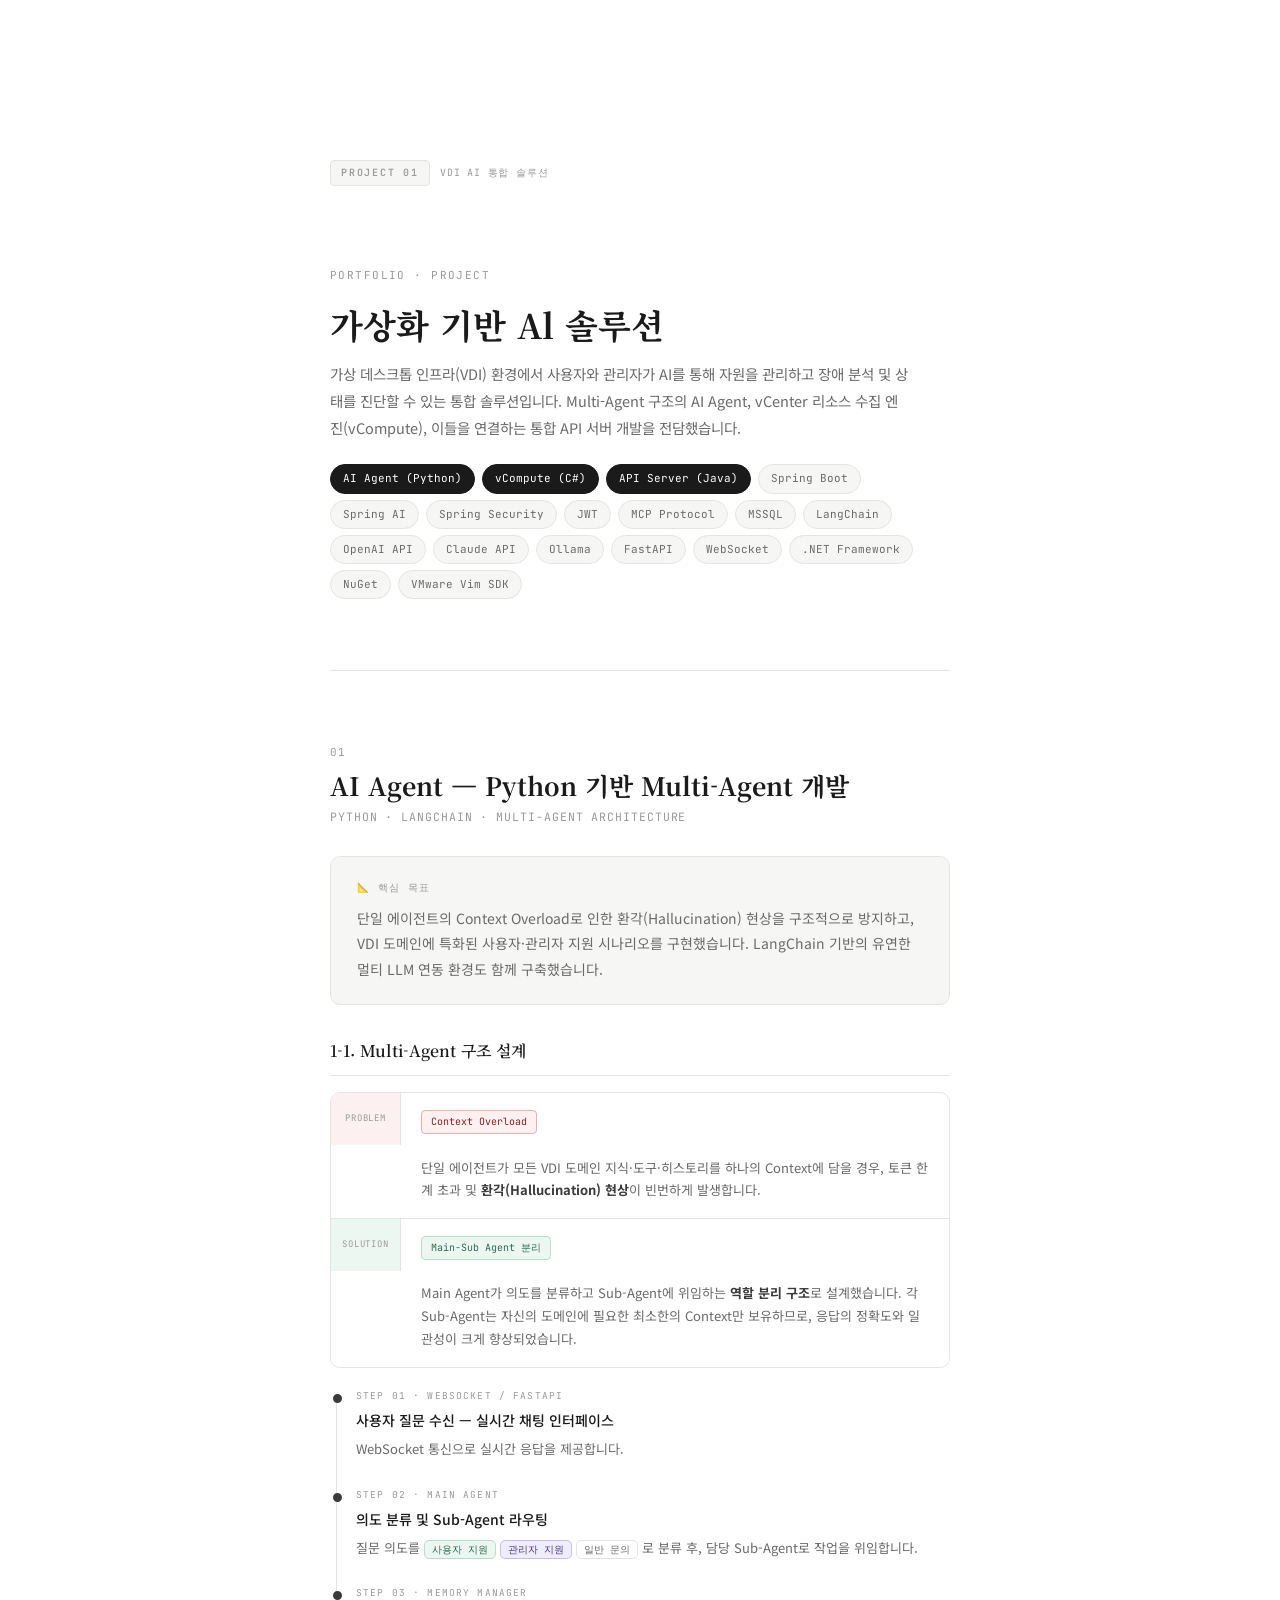
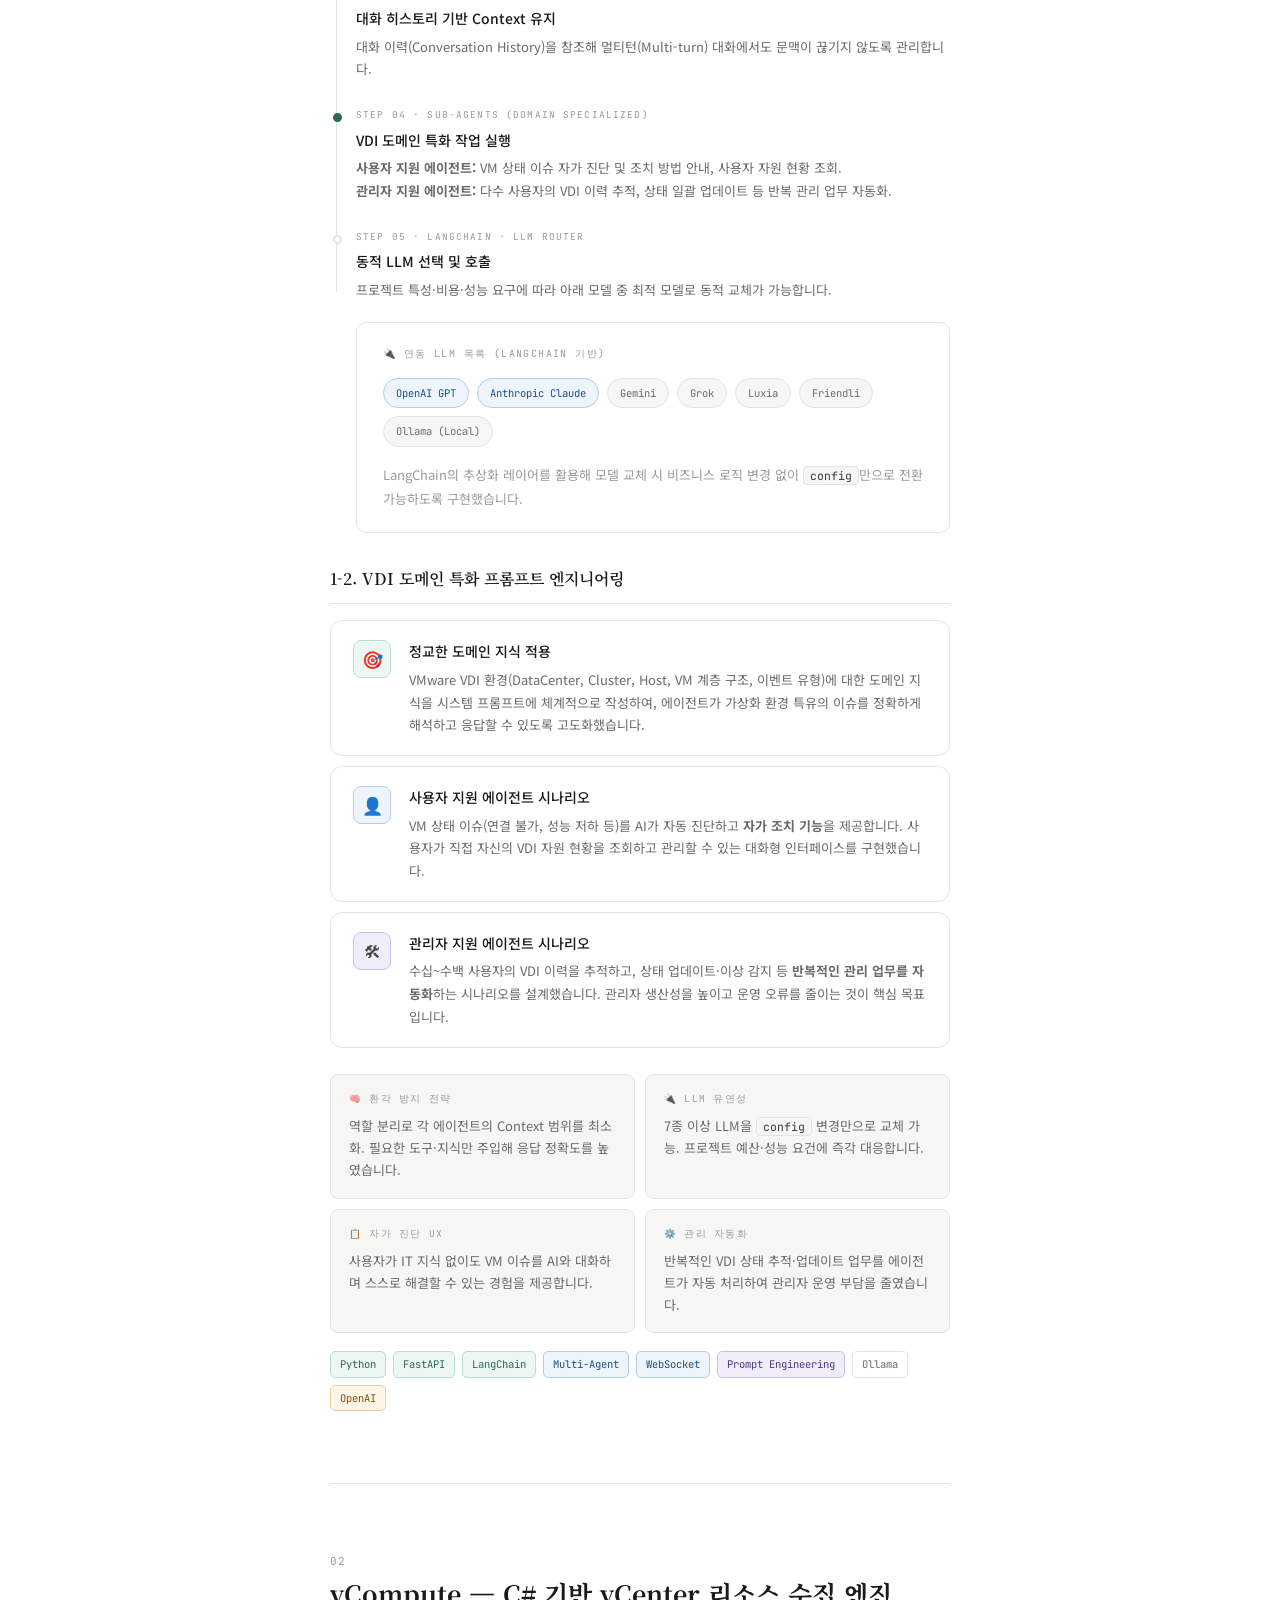
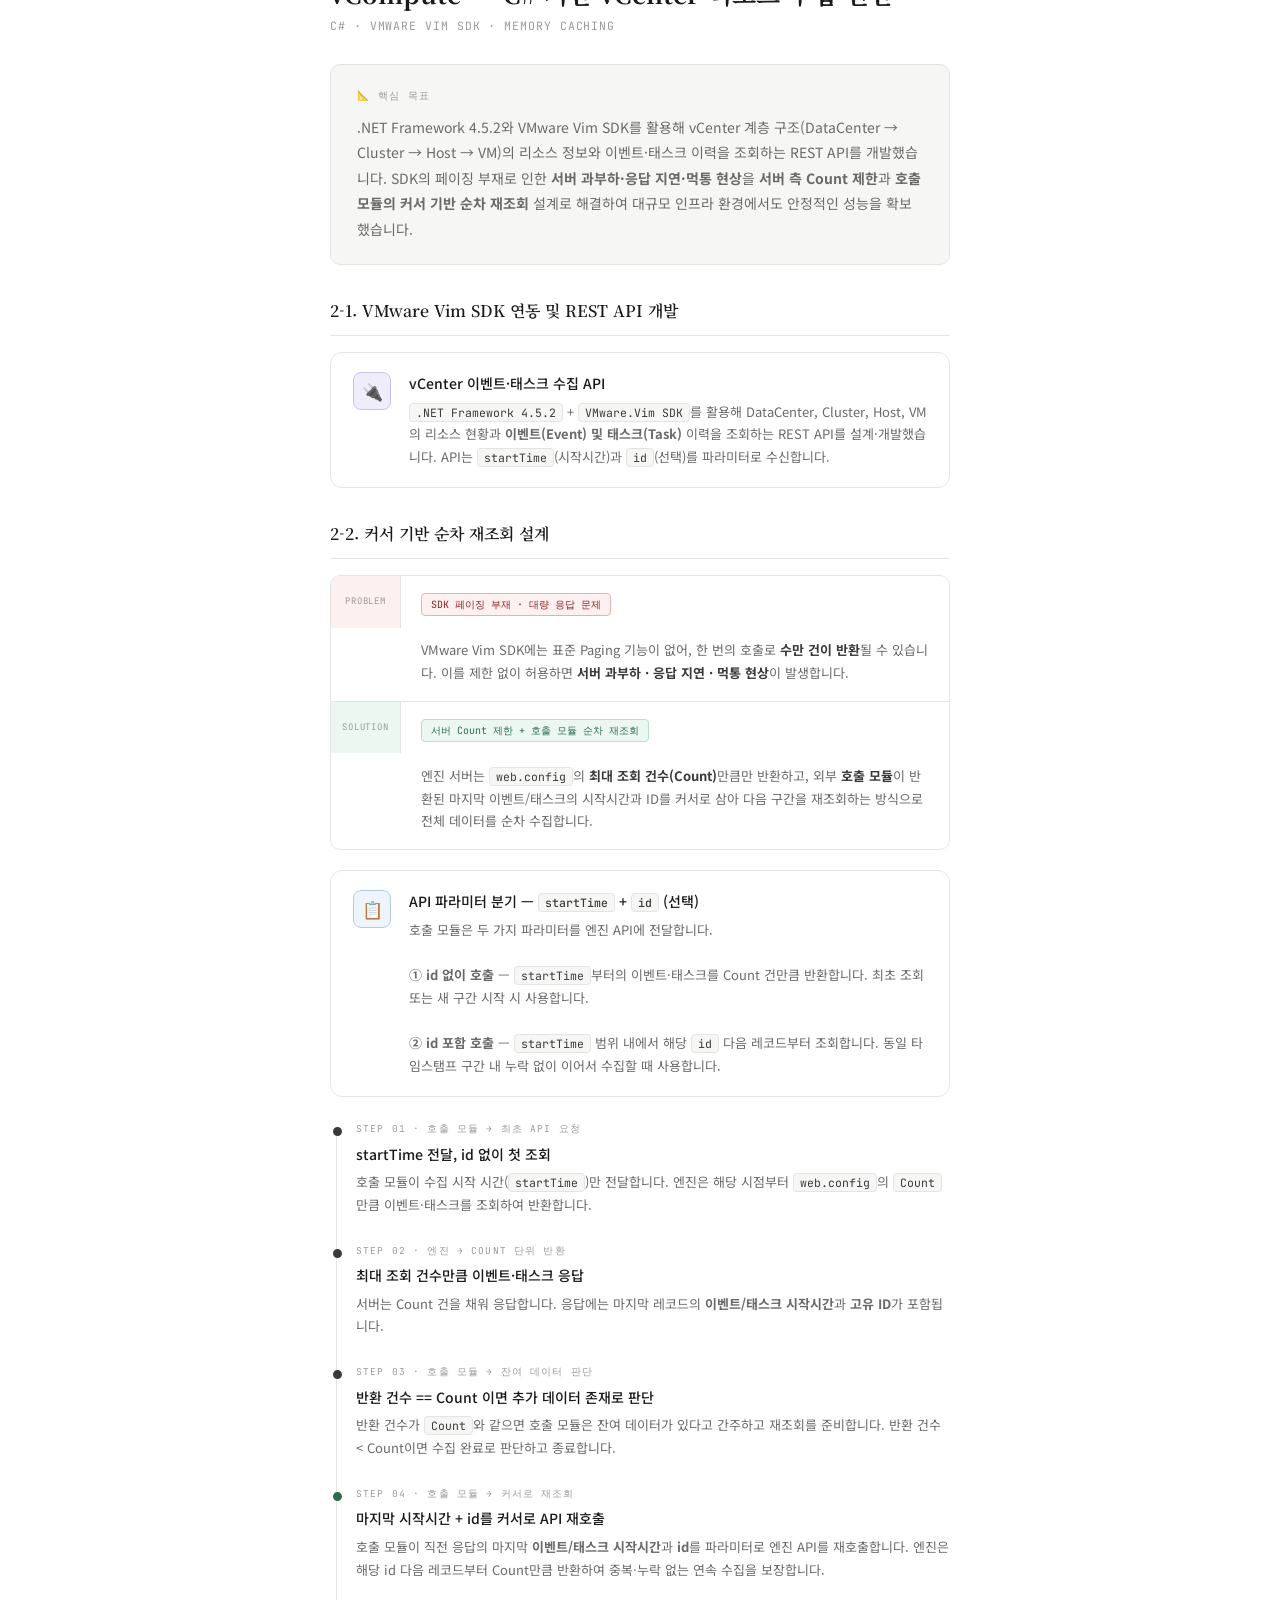
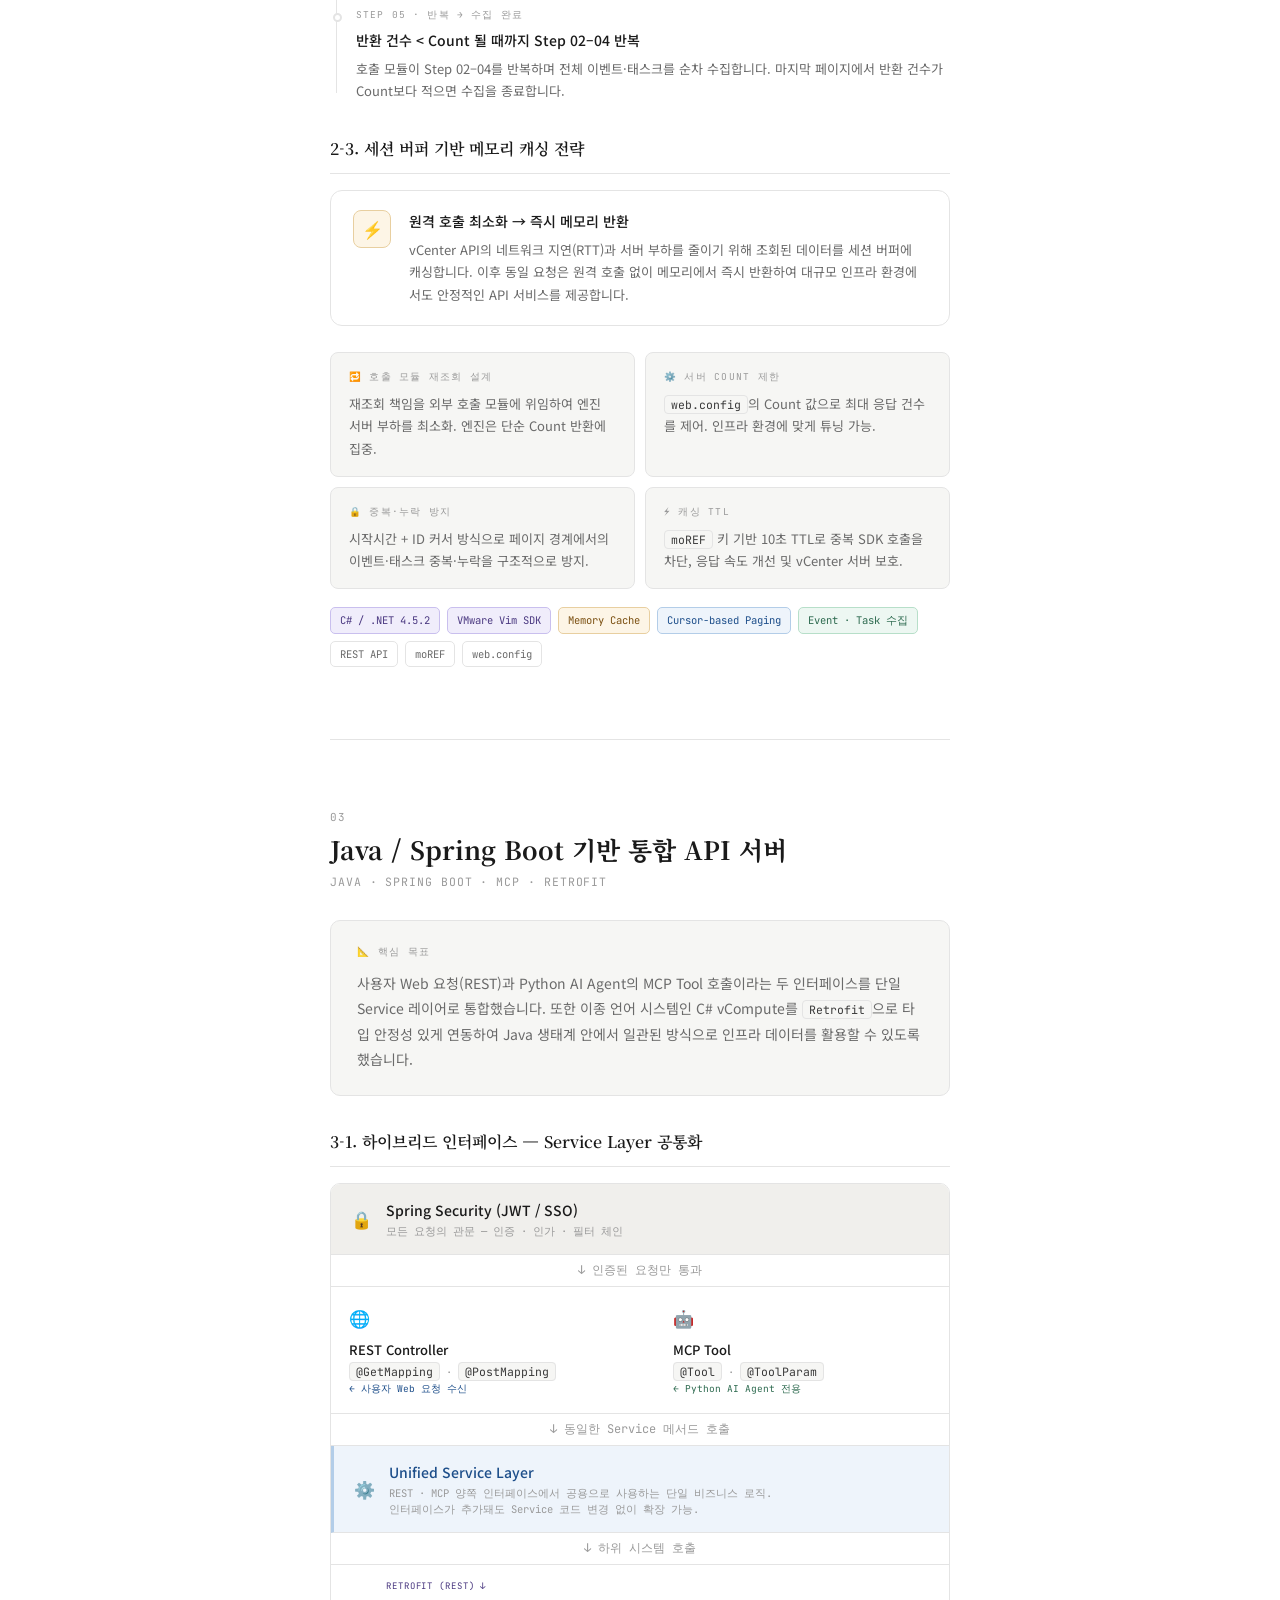
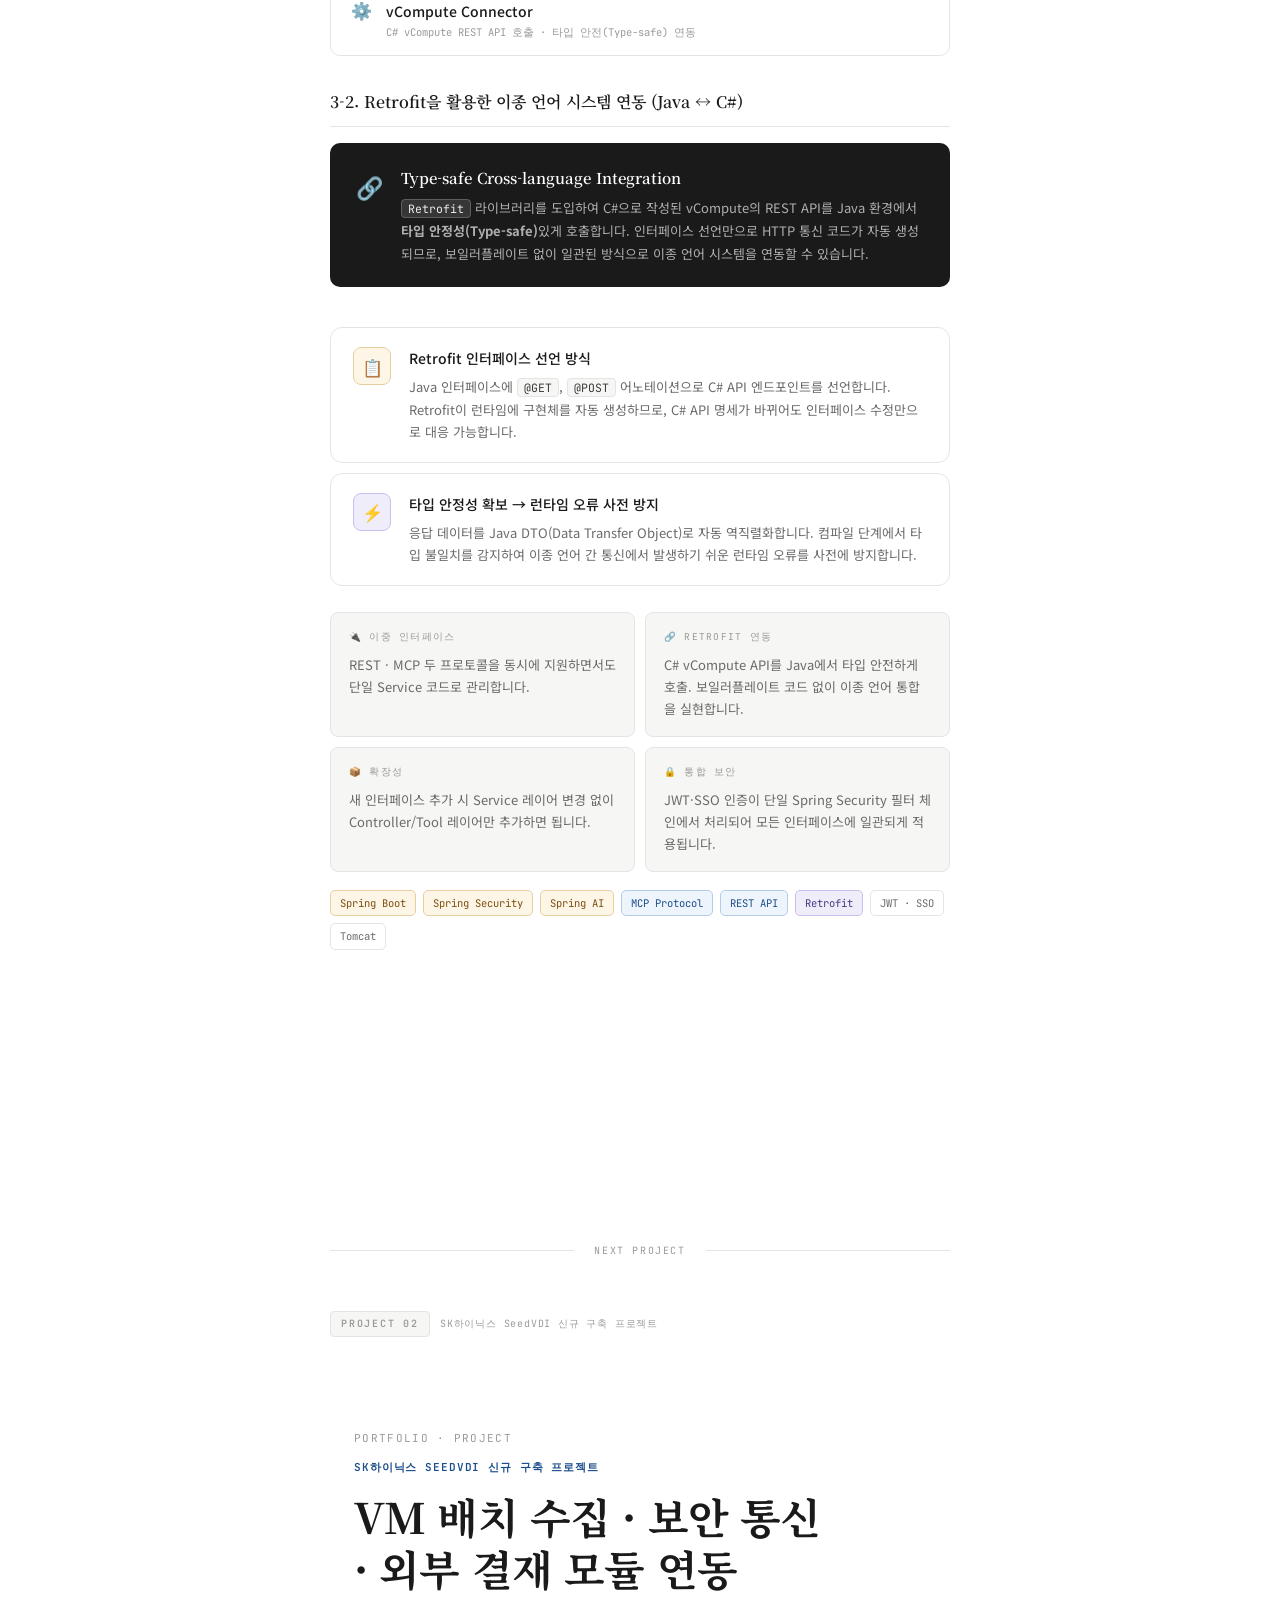
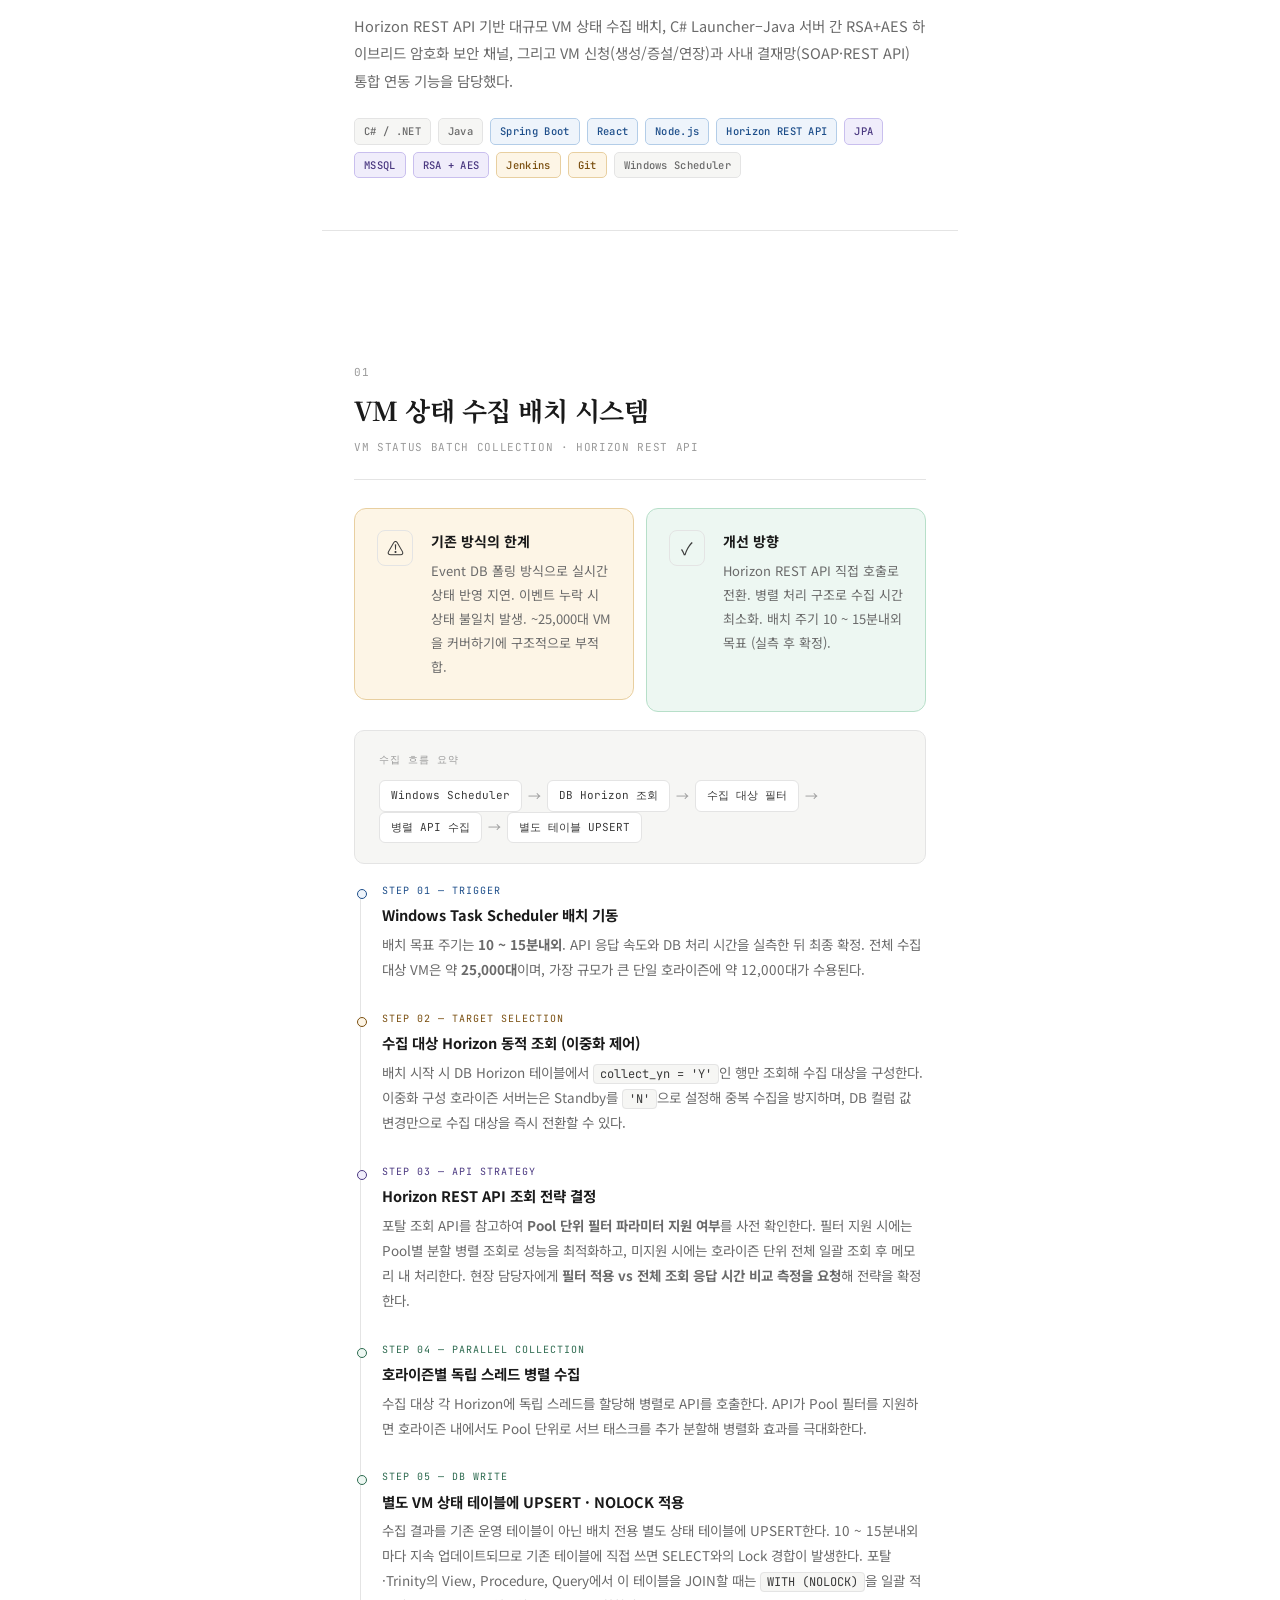
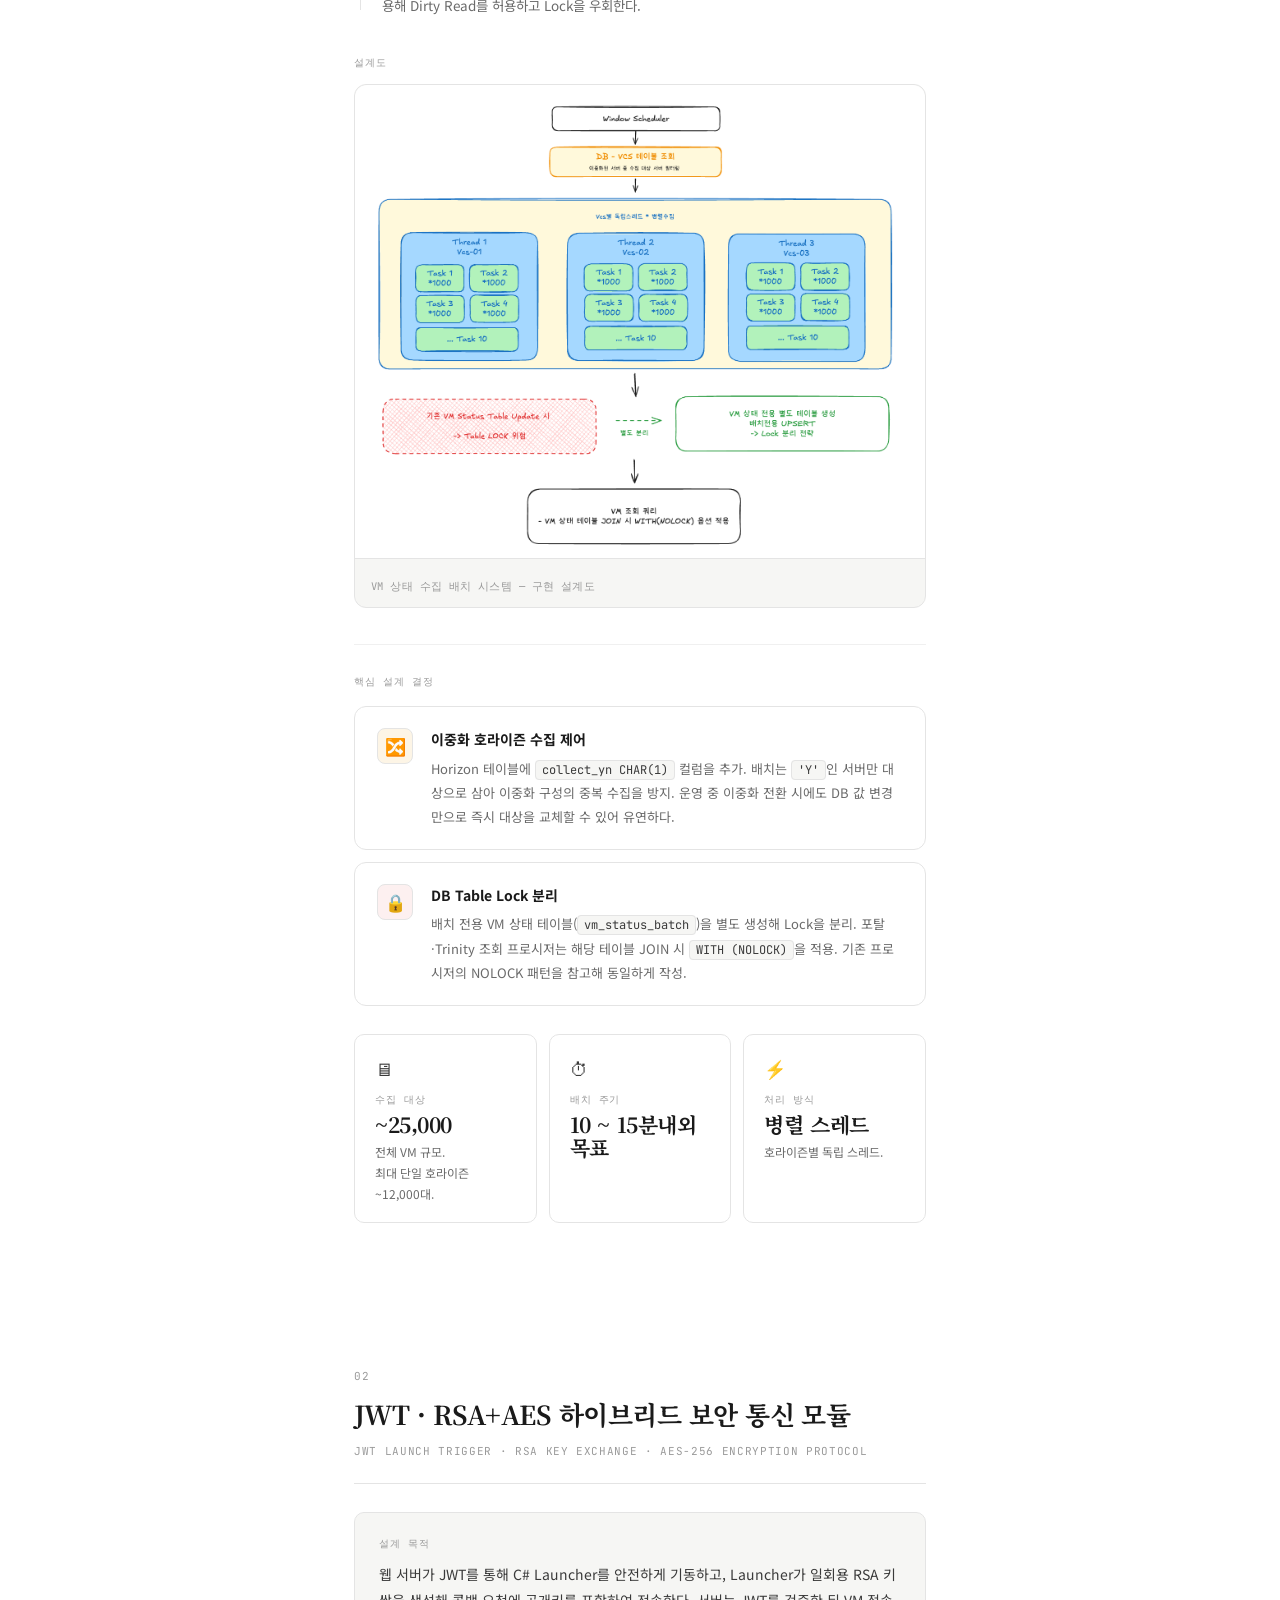
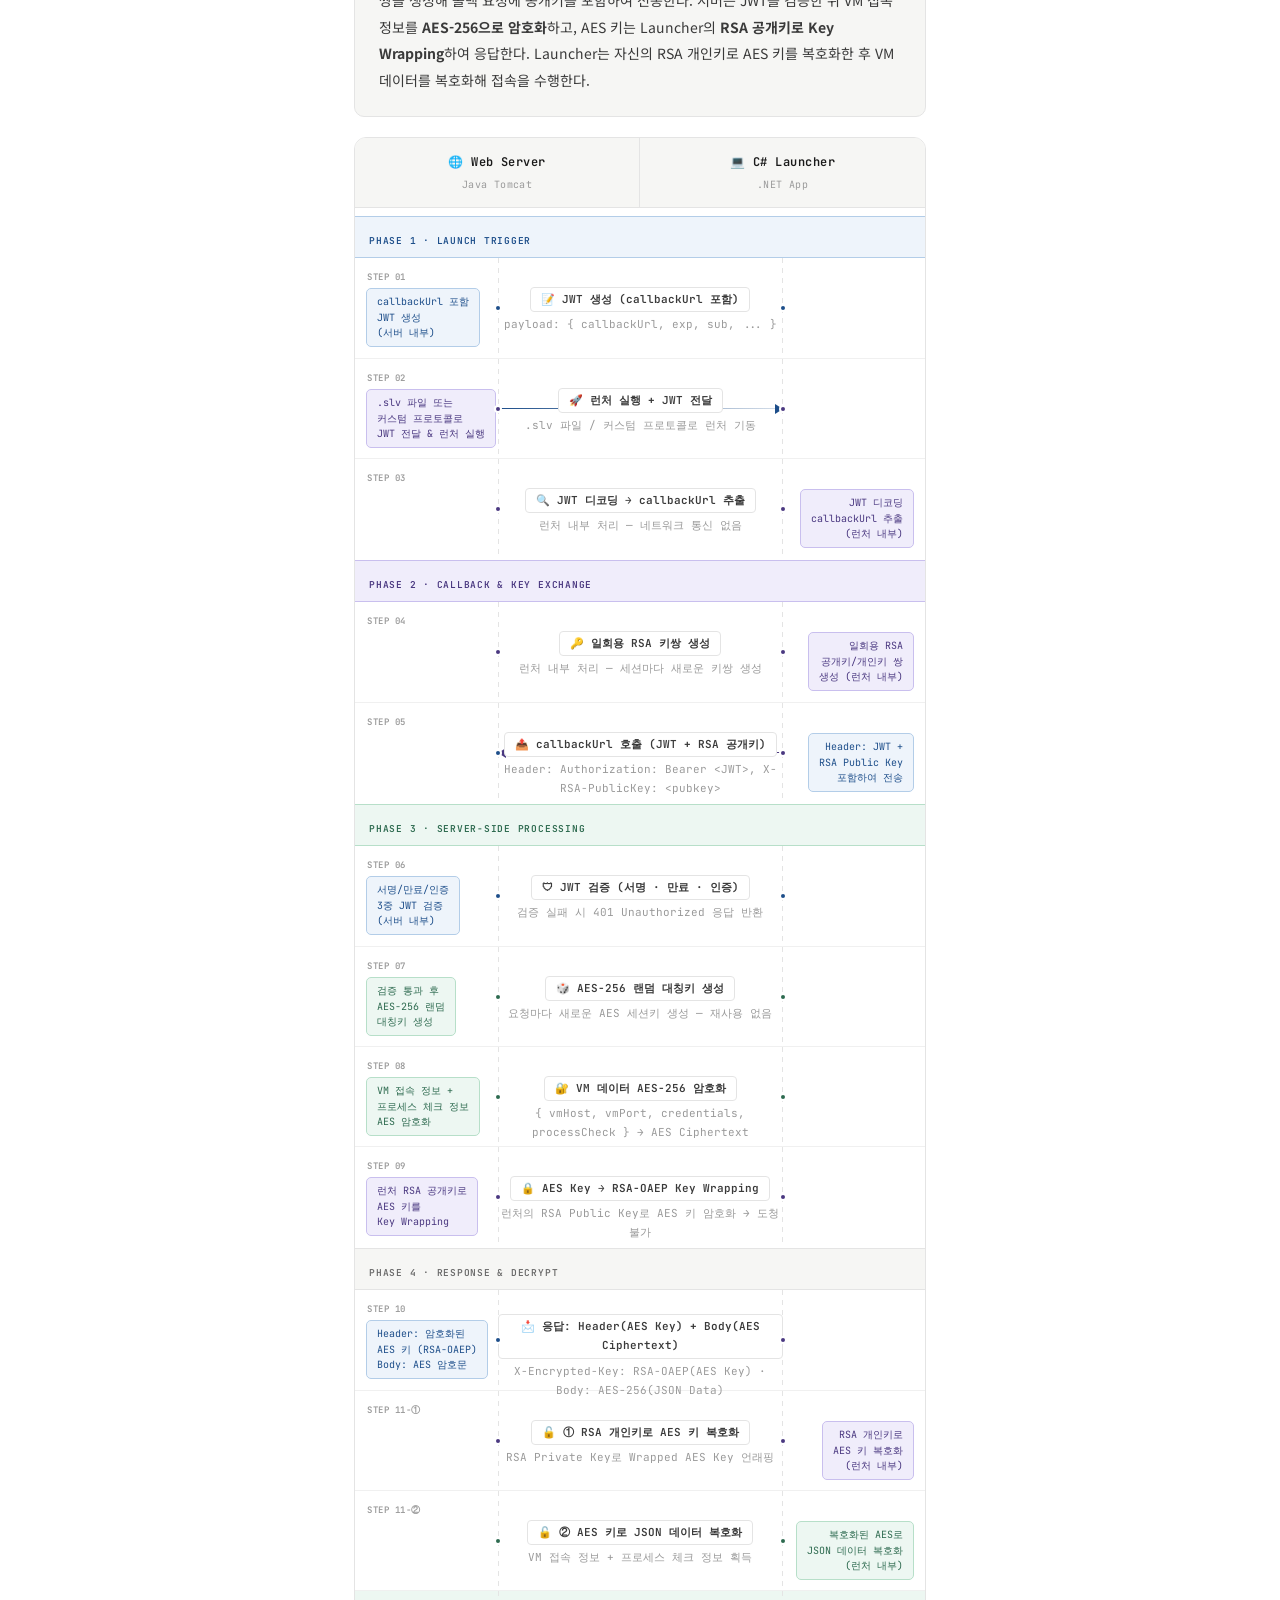
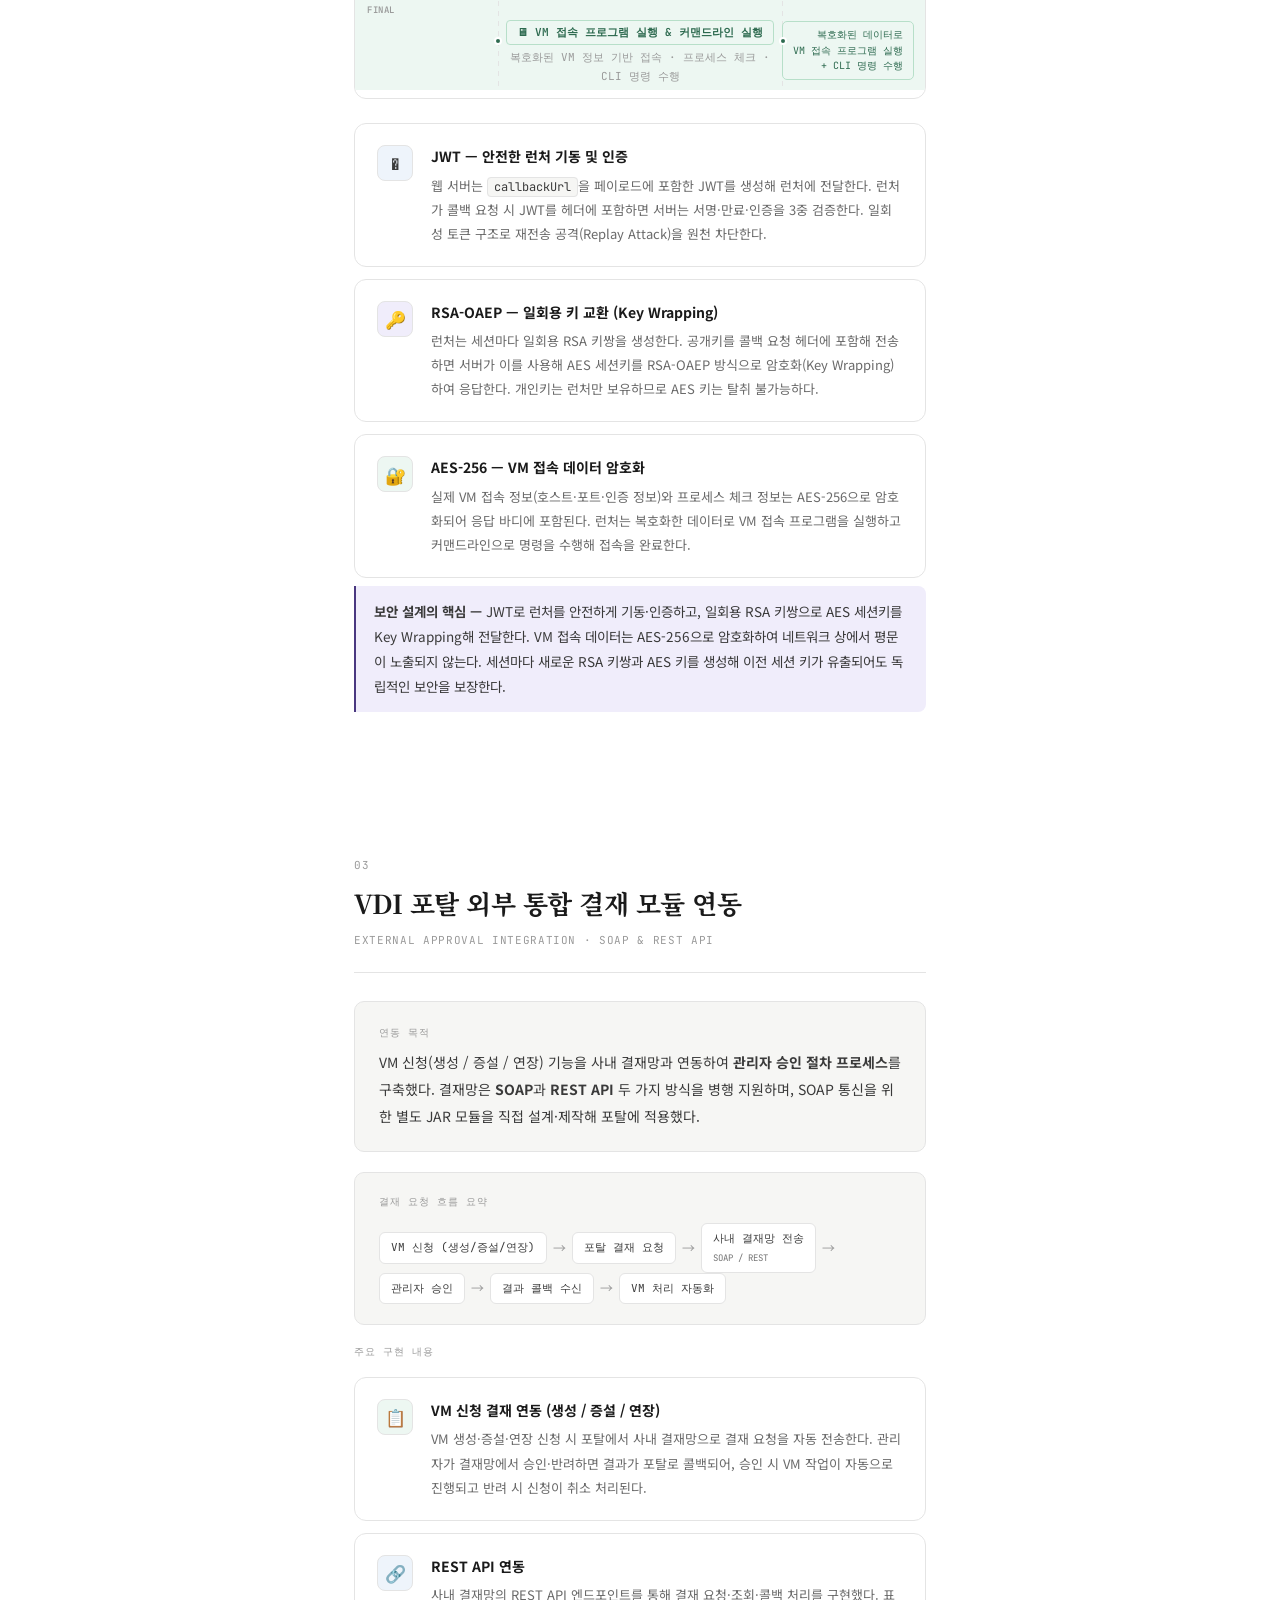
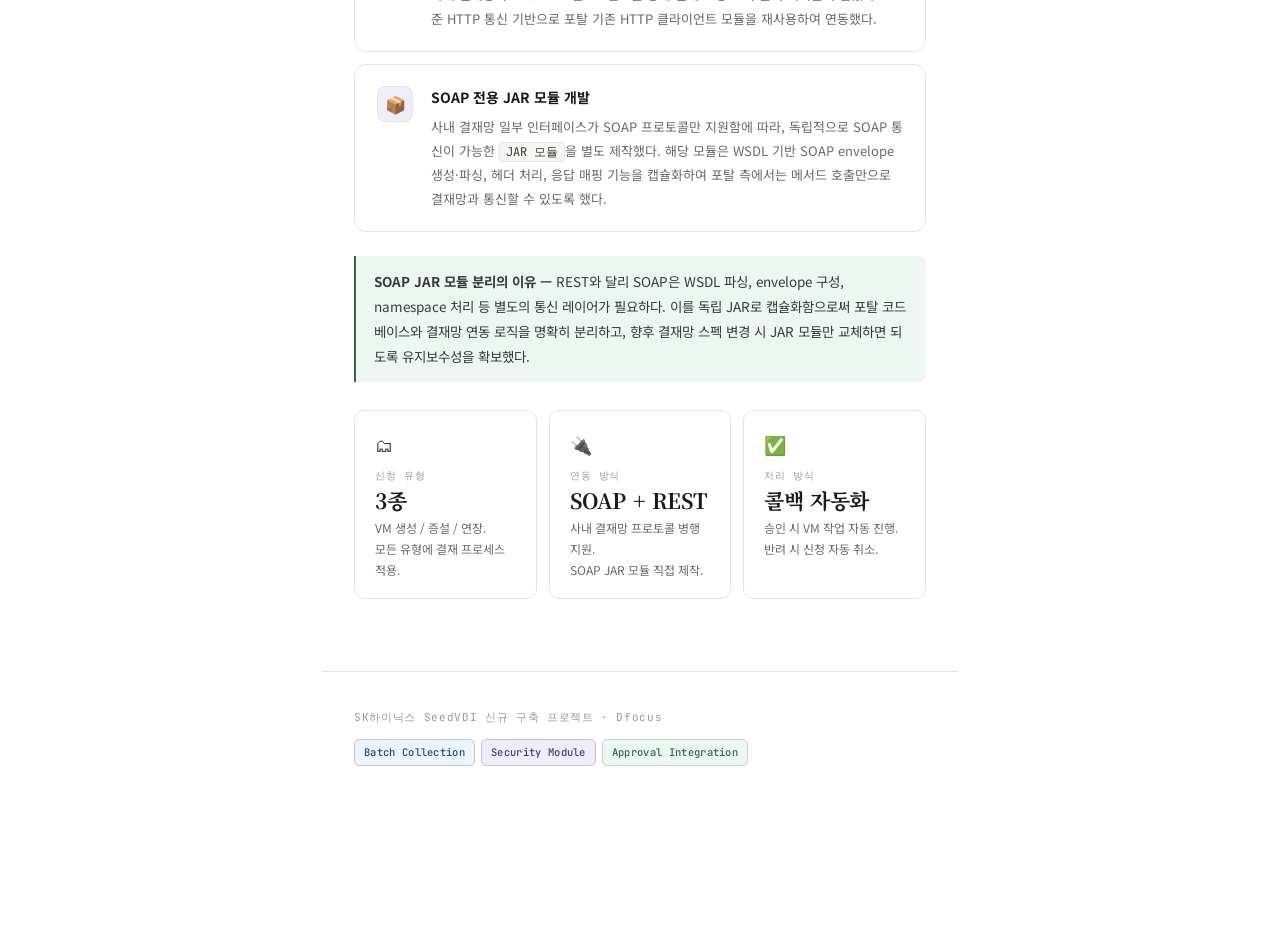
==== portfolio_combined.html @ 718e03c3 "feat: Add portfolio content and a code style guide." ====
<!DOCTYPE html>
<html lang="ko">

<head>
  <meta charset="UTF-8">
  <meta name="viewport" content="width=device-width, initial-scale=1.0">
  <title>통합 포트폴리오 — VDI AI 솔루션 · SeedVDI 신규 구축</title>
  <link rel="preconnect" href="https://fonts.googleapis.com">
  <link rel="preconnect" href="https://fonts.gstatic.com" crossorigin>
  <link
    href="https://fonts.googleapis.com/css2?family=Noto+Serif+KR:wght@300;400;500;600;700&family=Noto+Sans+KR:wght@300;400;500&family=JetBrains+Mono:wght@400;500;600&display=swap"
    rel="stylesheet">
  <style>
    :root {
      --ink: #0f0f0f;
      --ink-2: #2e2e2e;
      --ink-3: #5a5a5a;
      --ink-4: #9a9a9a;
      --rule: #e0e0e0;
      --surface: #f5f5f3;
      --surface-2: #eeede9;
      --white: #ffffff;

      --green: #2d6a4f;
      --green-bg: #edf5f0;
      --green-border: #b7d9c6;

      --blue: #1a4a7a;
      --blue-bg: #eef3f9;
      --blue-border: #b3ccdf;

      --violet: #4a2d7a;
      --violet-bg: #f2eef9;
      --violet-border: #ccb7df;

      --red: #7a1a2d;
      --red-bg: #f9eef0;
      --red-border: #dfb3bc;

      --amber: #7a5a1a;
      --amber-bg: #f9f5ee;
      --amber-border: #dfcfb3;
    }

    *,
    *::before,
    *::after {
      box-sizing: border-box;
      margin: 0;
      padding: 0;
    }

    html {
      font-size: 16px;
      scroll-behavior: smooth;
    }

    body {
      background: var(--white);
      color: var(--ink-2);
      font-family: 'Noto Sans KR', sans-serif;
      font-weight: 400;
      line-height: 1.75;
      -webkit-font-smoothing: antialiased;
    }

    .page {
      max-width: 780px;
      margin: 0 auto;
      padding: 80px 40px 120px;
    }

    /* ── ANIMATIONS ── */
    @keyframes fadeUp {
      from {
        opacity: 0;
        transform: translateY(18px);
      }

      to {
        opacity: 1;
        transform: translateY(0);
      }
    }

    .fade-up {
      opacity: 0;
    }

    /* ── HEADER ── */
    .site-header {
      border-bottom: 1px solid var(--rule);
      padding-bottom: 52px;
      margin-bottom: 72px;
      animation: fadeUp 0.5s ease 0.05s forwards;
      opacity: 0;
    }

    .eyebrow {
      font-family: 'JetBrains Mono', monospace;
      font-size: 11px;
      letter-spacing: 0.13em;
      text-transform: uppercase;
      color: var(--ink-4);
      margin-bottom: 18px;
    }

    .site-header h1 {
      font-family: 'Noto Serif KR', serif;
      font-size: clamp(24px, 4vw, 34px);
      font-weight: 700;
      color: var(--ink);
      line-height: 1.3;
      margin-bottom: 14px;
    }

    .site-header .subtitle {
      font-size: 14.5px;
      color: var(--ink-3);
      max-width: 580px;
      line-height: 1.85;
      margin-bottom: 20px;
    }

    .role-chip {
      display: inline-block;
      font-family: 'JetBrains Mono', monospace;
      font-size: 11px;
      padding: 4px 12px;
      border-radius: 20px;
      border: 1px solid var(--rule);
      background: var(--surface);
      color: var(--ink-3);
      margin: 3px 3px 3px 0;
    }

    .role-chip.primary {
      background: var(--ink);
      color: var(--white);
      border-color: var(--ink);
    }

    /* ── HR ── */
    hr.rule {
      border: none;
      border-top: 1px solid var(--rule);
      margin: 68px 0;
    }

    /* ── SECTION HEADER ── */
    .section {
      margin-bottom: 72px;
    }

    .section-number {
      font-family: 'JetBrains Mono', monospace;
      font-size: 11px;
      color: var(--ink-4);
      letter-spacing: 0.1em;
      margin-bottom: 6px;
    }

    .section-title {
      font-family: 'Noto Serif KR', serif;
      font-size: clamp(19px, 2.8vw, 25px);
      font-weight: 700;
      color: var(--ink);
      line-height: 1.35;
      margin-bottom: 5px;
    }

    .section-sub {
      font-family: 'JetBrains Mono', monospace;
      font-size: 11.5px;
      color: var(--ink-4);
      letter-spacing: 0.08em;
      margin-bottom: 28px;
    }

    /* ── PURPOSE BOX ── */
    .purpose-box {
      background: var(--surface);
      border: 1px solid var(--rule);
      border-radius: 10px;
      padding: 22px 26px;
      margin-bottom: 30px;
    }

    .purpose-box .box-eyebrow {
      font-family: 'JetBrains Mono', monospace;
      font-size: 10px;
      letter-spacing: 0.14em;
      text-transform: uppercase;
      color: var(--ink-4);
      margin-bottom: 10px;
    }

    .purpose-box p {
      font-size: 14px;
      color: var(--ink-3);
      line-height: 1.82;
    }

    /* ── ARCH DIAGRAM ── */
    .arch-wrap {
      border: 1px solid var(--rule);
      border-radius: 12px;
      overflow: hidden;
      margin-bottom: 28px;
    }

    .arch-top-bar {
      background: var(--surface-2);
      border-bottom: 1px solid var(--rule);
      padding: 10px 18px;
      font-family: 'JetBrains Mono', monospace;
      font-size: 10px;
      color: var(--ink-4);
      letter-spacing: 0.1em;
      text-transform: uppercase;
    }

    .arch-diagram {
      padding: 28px 24px 24px;
      background: var(--white);
      display: flex;
      flex-direction: column;
      align-items: center;
      gap: 0;
    }

    .arch-node {
      border: 1px solid var(--rule);
      border-radius: 9px;
      padding: 11px 20px;
      text-align: center;
      background: var(--white);
      min-width: 180px;
    }

    .arch-node .n-label {
      font-family: 'JetBrains Mono', monospace;
      font-size: 9.5px;
      text-transform: uppercase;
      letter-spacing: 0.1em;
      color: var(--ink-4);
      margin-bottom: 4px;
    }

    .arch-node .n-name {
      font-size: 13px;
      font-weight: 500;
      color: var(--ink-2);
    }

    .arch-node.blue {
      background: var(--blue-bg);
      border-color: var(--blue-border);
    }

    .arch-node.amber {
      background: var(--amber-bg);
      border-color: var(--amber-border);
    }

    .arch-node.green {
      background: var(--green-bg);
      border-color: var(--green-border);
    }

    .arch-node.violet {
      background: var(--violet-bg);
      border-color: var(--violet-border);
    }

    .arch-node.blue .n-name {
      color: var(--blue);
    }

    .arch-node.amber .n-name {
      color: var(--amber);
    }

    .arch-node.green .n-name {
      color: var(--green);
    }

    .arch-node.violet .n-name {
      color: var(--violet);
    }

    .arch-conn {
      display: flex;
      flex-direction: column;
      align-items: center;
      gap: 1px;
      margin: 4px 0;
    }

    .arch-conn .proto {
      font-family: 'JetBrains Mono', monospace;
      font-size: 9.5px;
      letter-spacing: 0.1em;
      text-transform: uppercase;
      color: var(--ink-4);
      background: var(--white);
      padding: 0 6px;
      position: relative;
      z-index: 1;
    }

    .arch-conn .arrow {
      font-size: 13px;
      color: var(--rule);
    }

    .arch-branch {
      display: flex;
      align-items: flex-start;
      justify-content: center;
      gap: 20px;
      width: 100%;
    }

    .arch-branch-item {
      display: flex;
      flex-direction: column;
      align-items: center;
      gap: 4px;
      flex: 1;
      max-width: 220px;
    }

    .proto-badge {
      font-family: 'JetBrains Mono', monospace;
      font-size: 9.5px;
      text-transform: uppercase;
      letter-spacing: 0.1em;
      padding: 3px 9px;
      border-radius: 4px;
      border: 1px solid;
    }

    .proto-badge.green {
      color: var(--green);
      border-color: var(--green-border);
      background: var(--green-bg);
    }

    .proto-badge.violet {
      color: var(--violet);
      border-color: var(--violet-border);
      background: var(--violet-bg);
    }

    .arch-branch-divider {
      width: 1px;
      background: var(--rule);
      height: 80px;
      align-self: center;
    }

    .arch-note {
      border-top: 1px solid var(--rule);
      padding: 16px 24px;
      background: var(--surface);
      font-size: 13px;
      color: var(--ink-3);
      line-height: 1.75;
    }

    /* ── TIMELINE ── */
    .timeline {
      position: relative;
      padding-left: 26px;
    }

    .timeline::before {
      content: '';
      position: absolute;
      left: 6px;
      top: 10px;
      bottom: 10px;
      width: 1px;
      background: var(--rule);
    }

    .tl-item {
      position: relative;
      margin-bottom: 26px;
    }

    .tl-item:last-child {
      margin-bottom: 0;
    }

    .tl-dot {
      position: absolute;
      left: -23px;
      top: 6px;
      width: 9px;
      height: 9px;
      border-radius: 50%;
      border: 2px solid var(--rule);
      background: var(--white);
    }

    .tl-item.active .tl-dot {
      border-color: var(--ink-2);
      background: var(--ink-2);
    }

    .tl-item.accent .tl-dot {
      border-color: var(--green);
      background: var(--green);
    }

    .phase {
      font-family: 'JetBrains Mono', monospace;
      font-size: 9.5px;
      text-transform: uppercase;
      letter-spacing: 0.12em;
      color: var(--ink-4);
      margin-bottom: 4px;
    }

    .tl-title {
      font-weight: 500;
      color: var(--ink);
      font-size: 14px;
      margin-bottom: 5px;
    }

    .tl-desc {
      font-size: 13px;
      color: var(--ink-3);
      line-height: 1.75;
    }

    /* ── CARDS ── */
    .card {
      border: 1px solid var(--rule);
      border-radius: 12px;
      padding: 18px 22px;
      display: flex;
      gap: 18px;
      align-items: flex-start;
      margin-bottom: 10px;
      transition: border-color 0.2s;
    }

    .card:hover {
      border-color: var(--ink-4);
    }

    .card-icon {
      width: 38px;
      height: 38px;
      border-radius: 8px;
      background: var(--surface);
      border: 1px solid var(--rule);
      display: flex;
      align-items: center;
      justify-content: center;
      font-size: 17px;
      flex-shrink: 0;
      margin-top: 1px;
    }

    .card-icon.blue {
      background: var(--blue-bg);
      border-color: var(--blue-border);
    }

    .card-icon.green {
      background: var(--green-bg);
      border-color: var(--green-border);
    }

    .card-icon.violet {
      background: var(--violet-bg);
      border-color: var(--violet-border);
    }

    .card-icon.amber {
      background: var(--amber-bg);
      border-color: var(--amber-border);
    }

    .card-title {
      font-weight: 500;
      color: var(--ink);
      font-size: 14px;
      margin-bottom: 5px;
    }

    .card-desc {
      font-size: 13px;
      color: var(--ink-3);
      line-height: 1.75;
    }

    /* ── KP GRID ── */
    .kp-grid {
      display: grid;
      grid-template-columns: 1fr 1fr;
      gap: 10px;
      margin-top: 26px;
    }

    @media (max-width: 520px) {
      .kp-grid {
        grid-template-columns: 1fr;
      }
    }

    .kp-box {
      background: var(--surface);
      border: 1px solid var(--rule);
      border-radius: 8px;
      padding: 16px 18px;
    }

    .kp-label {
      font-family: 'JetBrains Mono', monospace;
      font-size: 9.5px;
      text-transform: uppercase;
      letter-spacing: 0.13em;
      color: var(--ink-4);
      margin-bottom: 8px;
      display: flex;
      align-items: center;
      gap: 5px;
    }

    .kp-box p {
      font-size: 13px;
      color: var(--ink-3);
      line-height: 1.7;
    }

    /* ── TAGS ── */
    .tag-row {
      display: flex;
      flex-wrap: wrap;
      gap: 7px;
      margin-top: 18px;
    }

    .tag {
      font-family: 'JetBrains Mono', monospace;
      font-size: 10.5px;
      padding: 3px 9px;
      border-radius: 5px;
      border: 1px solid var(--rule);
      color: var(--ink-3);
      background: var(--white);
    }

    .tag.green {
      border-color: var(--green-border);
      color: var(--green);
      background: var(--green-bg);
    }

    .tag.blue {
      border-color: var(--blue-border);
      color: var(--blue);
      background: var(--blue-bg);
    }

    .tag.violet {
      border-color: var(--violet-border);
      color: var(--violet);
      background: var(--violet-bg);
    }

    .tag.amber {
      border-color: var(--amber-border);
      color: var(--amber);
      background: var(--amber-bg);
    }

    /* ── INLINE CODE ── */
    code {
      font-family: 'JetBrains Mono', monospace;
      font-size: 11.5px;
      background: var(--surface);
      border: 1px solid var(--rule);
      border-radius: 4px;
      padding: 1px 6px;
      color: var(--ink-2);
    }

    /* ── BADGE ── */
    .badge {
      display: inline-flex;
      align-items: center;
      gap: 5px;
      font-family: 'JetBrains Mono', monospace;
      font-size: 10px;
      border-radius: 4px;
      padding: 2px 9px;
      border: 1px solid var(--red-border);
      background: var(--red-bg);
      color: var(--red);
    }

    .badge.solved {
      border-color: var(--green-border);
      background: var(--green-bg);
      color: var(--green);
    }

    /* ── PROBLEM-SOLUTION BOX ── */
    .ps-box {
      border: 1px solid var(--rule);
      border-radius: 10px;
      overflow: hidden;
      margin-bottom: 20px;
    }

    .ps-row {
      display: flex;
      align-items: flex-start;
      gap: 0;
    }

    .ps-side {
      width: 70px;
      flex-shrink: 0;
      display: flex;
      flex-direction: column;
      align-items: center;
      justify-content: flex-start;
      padding: 18px 10px;
      border-right: 1px solid var(--rule);
    }

    .ps-side-label {
      font-family: 'JetBrains Mono', monospace;
      font-size: 9px;
      text-transform: uppercase;
      letter-spacing: 0.1em;
      color: var(--ink-4);

    }

    .ps-content {
      padding: 16px 20px;
      font-size: 13px;
      color: var(--ink-3);
      line-height: 1.75;
      flex: 1;
    }

    .ps-content strong {
      color: var(--ink-2);
    }

    .ps-divider {
      border: none;
      border-top: 1px solid var(--rule);
      margin: 0;
    }

    .ps-row.problem .ps-side {
      background: var(--red-bg);
    }

    .ps-row.solution .ps-side {
      background: var(--green-bg);
    }

    /* ── ARCH LAYER (Java) ── */
    .layer-stack {
      border: 1px solid var(--rule);
      border-radius: 10px;
      overflow: hidden;
      margin-bottom: 24px;
    }

    .layer-row {
      padding: 14px 20px;
      display: flex;
      align-items: center;
      gap: 14px;
      border-bottom: 1px solid var(--rule);
    }

    .layer-row:last-child {
      border-bottom: none;
    }

    .layer-row.security {
      background: var(--surface-2);
    }

    .layer-row.iface {
      background: var(--white);
    }

    .layer-row.service {
      background: var(--blue-bg);
      border-left: 3px solid var(--blue-border);
    }

    .layer-row.client-split {
      background: var(--white);
      padding: 0;
      display: grid;
      grid-template-columns: 1fr 1px 1fr;
    }

    .split-cell {
      padding: 14px 18px;
    }

    .split-divider {
      background: var(--rule);
    }

    .layer-icon {
      font-size: 17px;
      flex-shrink: 0;
    }

    .layer-name {
      font-weight: 500;
      font-size: 14px;
      color: var(--ink);
      margin-bottom: 2px;
    }

    .layer-detail {
      font-family: 'JetBrains Mono', monospace;
      font-size: 10.5px;
      color: var(--ink-4);
      line-height: 1.5;
    }

    .layer-arrow {
      text-align: center;
      padding: 5px;
      font-family: 'JetBrains Mono', monospace;
      font-size: 12px;
      color: var(--ink-4);
      background: var(--white);
      border-bottom: 1px solid var(--rule);
    }

    /* ── LLM GRID ── */
    .llm-grid {
      display: flex;
      flex-wrap: wrap;
      gap: 8px;
      margin: 16px 0;
    }

    .llm-chip {
      font-family: 'JetBrains Mono', monospace;
      font-size: 10.5px;
      padding: 5px 12px;
      border-radius: 20px;
      border: 1px solid var(--rule);
      background: var(--surface);
      color: var(--ink-3);
    }

    .llm-chip.highlight {
      background: var(--blue-bg);
      border-color: var(--blue-border);
      color: var(--blue);
    }

    /* ── SUBSECTION ── */
    .subsection-title {
      font-family: 'Noto Serif KR', serif;
      font-size: 16px;
      font-weight: 600;
      color: var(--ink);
      margin: 32px 0 16px;
      padding-bottom: 10px;
      border-bottom: 1px solid var(--rule);
    }

    /* ── CONTRIB BANNER ── */
    .contrib-banner {
      background: var(--ink);
      color: var(--white);
      border-radius: 10px;
      padding: 22px 26px;
      margin-bottom: 40px;
      display: flex;
      align-items: flex-start;
      gap: 18px;
    }

    .contrib-banner .icon {
      font-size: 22px;
      flex-shrink: 0;
      margin-top: 2px;
    }

    .contrib-banner h3 {
      font-family: 'Noto Serif KR', serif;
      font-size: 15px;
      font-weight: 600;
      margin-bottom: 6px;
    }

    .contrib-banner p {
      font-size: 13px;
      color: rgba(255, 255, 255, 0.65);
      line-height: 1.75;
    }

    .contrib-banner code {
      background: rgba(255, 255, 255, 0.12);
      border-color: rgba(255, 255, 255, 0.2);
      color: rgba(255, 255, 255, 0.9);
    }


    /* ─── PROJECT DIVIDER & BADGE ─── */
    .project-divider {
      display: flex;
      align-items: center;
      gap: 20px;
      margin: 100px 0 0;
    }

    .project-divider::before,
    .project-divider::after {
      content: '';
      flex: 1;
      height: 1px;
      background: var(--rule);
    }

    .project-divider-inner {
      font-family: 'JetBrains Mono', monospace;
      font-size: 10px;
      letter-spacing: 0.16em;
      text-transform: uppercase;
      color: var(--ink-4);
      white-space: nowrap;
    }

    .project-badge {
      display: inline-flex;
      align-items: center;
      gap: 10px;
    }

    .project-badge-num {
      font-family: 'JetBrains Mono', monospace;
      font-size: 10px;
      font-weight: 600;
      letter-spacing: 0.18em;
      text-transform: uppercase;
      color: var(--ink-4);
      background: var(--surface);
      border: 1px solid var(--rule);
      border-radius: 4px;
      padding: 3px 10px;
    }

    .project-badge-label {
      font-family: 'JetBrains Mono', monospace;
      font-size: 10px;
      color: var(--ink-4);
      letter-spacing: 0.08em;
    }

    /* p2 래퍼 패딩 */
    .p2-scope {
      padding-top: 60px;
    }

    .p2-scope .wrap {
      max-width: 780px;
      margin: 0 auto;
      padding: 0 40px 120px;
    }

    /* p2 헤더 top padding 축소 */
    .p2-scope .site-header {
      padding-top: 32px !important;
    }

    /* ══════════════════════════════════════
       PROJECT 02 — SeedVDI (scoped)
    ══════════════════════════════════════ */

    :root {
      --ink: #1a1a1a;
      --ink-2: #3a3a3a;
      --ink-3: #6a6a6a;
      --ink-4: #9a9a9a;
      --rule: #e4e4e4;
      --rule-2: #f0f0f0;
      --surface: #f6f6f4;
      --surface-2: #f0efec;
      --white: #ffffff;

      --green: #2d6a4f;
      --green-bg: #edf7f2;
      --green-border: #b7dfc9;

      --blue: #1d4e8a;
      --blue-bg: #eef4fb;
      --blue-border: #b3cde8;

      --violet: #4a3880;
      --violet-bg: #f0edfb;
      --violet-border: #c9bfee;

      --amber: #7a4f10;
      --amber-bg: #fdf5e6;
      --amber-border: #e8cfa0;

      --red: #8b2020;
      --red-bg: #fdf0f0;
      --red-border: #e8b0b0;
    }

    * {
      margin: 0;
      padding: 0;
      box-sizing: border-box;
    }

    @keyframes fadeUp {
      from {
        opacity: 0;
        transform: translateY(16px);
      }

      to {
        opacity: 1;
        transform: translateY(0);
      }
    }

    .p2-scope .fu {
      animation: fadeUp 0.55s ease both;
    }

    .p2-scope .d1 {
      animation-delay: .05s;
    }

    .p2-scope .d2 {
      animation-delay: .12s;
    }

    .p2-scope .d3 {
      animation-delay: .19s;
    }

    .p2-scope .d4 {
      animation-delay: .26s;
    }

    .p2-scope .d5 {
      animation-delay: .33s;
    }

    .p2-scope .d6 {
      animation-delay: .40s;
    }

    .p2-scope .d7 {
      animation-delay: .47s;
    }

    .p2-scope .d8 {
      animation-delay: .54s;
    }

    .p2-scope

    /* ── LAYOUT ── */
    .wrap {
      max-width: 780px;
      margin: 0 auto;
      padding: 0 32px;
    }

    .p2-scope

    /* ── SITE HEADER ── */
    .site-header {
      padding: 72px 0 52px;
      border-bottom: 1px solid var(--rule);
    }

    .p2-scope .header-eyebrow {
      font-family: 'JetBrains Mono', monospace;
      font-size: 11px;
      letter-spacing: .12em;
      text-transform: uppercase;
      color: var(--ink-4);
      margin-bottom: 10px;
    }

    .p2-scope .header-kicker {
      font-family: 'JetBrains Mono', monospace;
      font-size: 11px;
      letter-spacing: .08em;
      text-transform: uppercase;
      color: var(--blue);
      margin-bottom: 14px;
      font-weight: 600;
    }

    .p2-scope .header-title {
      font-family: 'Noto Serif KR', serif;
      font-size: clamp(26px, 4.5vw, 42px);
      font-weight: 700;
      color: var(--ink);
      letter-spacing: -.02em;
      line-height: 1.22;
      margin-bottom: 18px;
    }

    .p2-scope .header-desc {
      font-size: 14.5px;
      color: var(--ink-3);
      max-width: 580px;
      line-height: 1.9;
    }

    .p2-scope .header-tags {
      display: flex;
      flex-wrap: wrap;
      gap: 7px;
      margin-top: 24px;
    }

    .p2-scope

    /* ── PROJECT META BAR ── */
    .meta-bar {
      display: grid;
      grid-template-columns: repeat(3, 1fr);
      gap: 0;
      border: 1px solid var(--rule);
      border-radius: 10px;
      overflow: hidden;
      margin: 32px 0 0;
    }

    .p2-scope .meta-item {
      padding: 16px 20px;
      border-right: 1px solid var(--rule);
    }

    .p2-scope .meta-item:last-child {
      border-right: none;
    }

    .p2-scope .meta-label {
      font-family: 'JetBrains Mono', monospace;
      font-size: 9.5px;
      letter-spacing: .1em;
      text-transform: uppercase;
      color: var(--ink-4);
      margin-bottom: 5px;
    }

    .p2-scope .meta-value {
      font-size: 14px;
      font-weight: 700;
      color: var(--ink);
      line-height: 1.4;
    }

    .p2-scope

    /* ── SECTION ── */
    .section {
      padding: 60px 0 0;
    }

    .p2-scope .sec-num {
      font-family: 'JetBrains Mono', monospace;
      font-size: 11px;
      color: var(--ink-4);
      letter-spacing: .1em;
      margin-bottom: 5px;
    }

    .p2-scope .sec-title {
      font-family: 'Noto Serif KR', serif;
      font-size: clamp(20px, 3vw, 26px);
      font-weight: 700;
      color: var(--ink);
      letter-spacing: -.02em;
      margin-bottom: 5px;
    }

    .p2-scope .sec-sub {
      font-family: 'JetBrains Mono', monospace;
      font-size: 11px;
      color: var(--ink-4);
      letter-spacing: .06em;
      padding-bottom: 22px;
      border-bottom: 1px solid var(--rule);
      margin-bottom: 28px;
    }

    .p2-scope

    /* ── MODULE LABEL (큰 섹션 구분용) ── */
    .module-label {
      display: inline-flex;
      align-items: center;
      gap: 8px;
      font-family: 'JetBrains Mono', monospace;
      font-size: 10px;
      font-weight: 600;
      letter-spacing: .1em;
      text-transform: uppercase;
      padding: 4px 12px;
      border-radius: 4px;
      margin-bottom: 22px;
    }

    .p2-scope .ml-blue {
      background: var(--blue-bg);
      color: var(--blue);
      border: 1px solid var(--blue-border);
    }

    .p2-scope .ml-violet {
      background: var(--violet-bg);
      color: var(--violet);
      border: 1px solid var(--violet-border);
    }

    .p2-scope .ml-green {
      background: var(--green-bg);
      color: var(--green);
      border: 1px solid var(--green-border);
    }

    .p2-scope

    /* ── PURPOSE BOX ── */
    .purpose-box {
      background: var(--surface);
      border: 1px solid var(--rule);
      border-radius: 10px;
      padding: 22px 24px;
      margin-bottom: 20px;
    }

    .p2-scope .eyebrow {
      font-family: 'JetBrains Mono', monospace;
      font-size: 10px;
      letter-spacing: .1em;
      text-transform: uppercase;
      color: var(--ink-4);
      margin-bottom: 8px;
    }

    .p2-scope .purpose-text {
      font-size: 14px;
      color: var(--ink-2);
      line-height: 1.9;
    }

    .p2-scope

    /* ── INLINE CODE ── */
    code {
      font-family: 'JetBrains Mono', monospace;
      font-size: 12px;
      background: var(--surface);
      border: 1px solid var(--rule);
      border-radius: 4px;
      padding: 1px 6px;
      color: var(--ink-2);
    }

    .p2-scope

    /* ── TAGS ── */
    .tag {
      font-family: 'JetBrains Mono', monospace;
      font-size: 10.5px;
      padding: 3px 9px;
      border-radius: 5px;
      border: 1px solid;
      letter-spacing: .03em;
      font-weight: 500;
      display: inline-block;
    }

    .p2-scope .tag-default {
      border-color: var(--rule);
      color: var(--ink-3);
      background: var(--surface);
    }

    .p2-scope .tag-green {
      border-color: var(--green-border);
      color: var(--green);
      background: var(--green-bg);
    }

    .p2-scope .tag-blue {
      border-color: var(--blue-border);
      color: var(--blue);
      background: var(--blue-bg);
    }

    .p2-scope .tag-violet {
      border-color: var(--violet-border);
      color: var(--violet);
      background: var(--violet-bg);
    }

    .p2-scope .tag-amber {
      border-color: var(--amber-border);
      color: var(--amber);
      background: var(--amber-bg);
    }

    .p2-scope

    /* ── TIMELINE ── */
    .timeline {
      position: relative;
      padding-left: 28px;
    }

    .p2-scope .timeline::before {
      content: '';
      position: absolute;
      left: 6px;
      top: 8px;
      bottom: 8px;
      width: 1px;
      background: var(--rule);
    }

    .p2-scope .tl-item {
      position: relative;
      margin-bottom: 28px;
    }

    .p2-scope .tl-item:last-child {
      margin-bottom: 0;
    }

    .p2-scope .tl-dot {
      position: absolute;
      left: -25px;
      top: 7px;
      width: 10px;
      height: 10px;
      border-radius: 50%;
      background: var(--white);
      border: 1.5px solid var(--ink-4);
    }

    .p2-scope .tl-dot.blue {
      border-color: var(--blue);
      background: var(--blue-bg);
    }

    .p2-scope .tl-dot.green {
      border-color: var(--green);
      background: var(--green-bg);
    }

    .p2-scope .tl-dot.violet {
      border-color: var(--violet);
      background: var(--violet-bg);
    }

    .p2-scope .tl-dot.amber {
      border-color: var(--amber);
      background: var(--amber-bg);
    }

    .p2-scope .tl-phase {
      font-family: 'JetBrains Mono', monospace;
      font-size: 10px;
      letter-spacing: .1em;
      text-transform: uppercase;
      color: var(--ink-4);
      margin-bottom: 3px;
    }

    .p2-scope .tl-phase.blue {
      color: var(--blue);
    }

    .p2-scope .tl-phase.green {
      color: var(--green);
    }

    .p2-scope .tl-phase.violet {
      color: var(--violet);
    }

    .p2-scope .tl-phase.amber {
      color: var(--amber);
    }

    .p2-scope .tl-title {
      font-size: 14.5px;
      font-weight: 700;
      color: var(--ink);
      margin-bottom: 4px;
    }

    .p2-scope .tl-desc {
      font-size: 13.5px;
      color: var(--ink-3);
      line-height: 1.85;
    }

    .p2-scope

    /* ── CARDS ── */
    .card {
      border: 1px solid var(--rule);
      border-radius: 12px;
      padding: 20px 22px;
      display: flex;
      gap: 18px;
      align-items: flex-start;
      margin-bottom: 12px;
      background: var(--white);
      transition: border-color .2s, box-shadow .2s;
    }

    .p2-scope .card:last-child {
      margin-bottom: 0;
    }

    .p2-scope .card:hover {
      border-color: #d0d0d0;
      box-shadow: 0 2px 12px rgba(0, 0, 0, .05);
    }

    .p2-scope .card-icon {
      flex-shrink: 0;
      width: 36px;
      height: 36px;
      display: flex;
      align-items: center;
      justify-content: center;
      border-radius: 8px;
      font-size: 17px;
      margin-top: 1px;
    }

    .p2-scope .ci-green {
      background: var(--green-bg);
    }

    .p2-scope .ci-blue {
      background: var(--blue-bg);
    }

    .p2-scope .ci-violet {
      background: var(--violet-bg);
    }

    .p2-scope .ci-amber {
      background: var(--amber-bg);
    }

    .p2-scope .ci-red {
      background: var(--red-bg);
    }

    .p2-scope .card-title {
      font-size: 14px;
      font-weight: 700;
      color: var(--ink);
      margin-bottom: 5px;
    }

    .p2-scope .card-desc {
      font-size: 13px;
      color: var(--ink-3);
      line-height: 1.85;
    }

    .p2-scope .card.warn {
      border-color: var(--amber-border);
      background: var(--amber-bg);
    }

    .p2-scope .card.ok {
      border-color: var(--green-border);
      background: var(--green-bg);
    }

    .p2-scope

    /* ── KP GRID ── */
    .kp-grid {
      display: grid;
      grid-template-columns: 1fr 1fr 1fr;
      gap: 12px;
    }

    .p2-scope .kp-box {
      border: 1px solid var(--rule);
      border-radius: 10px;
      padding: 18px 20px;
      background: var(--white);
    }

    .p2-scope .kp-icon {
      font-size: 18px;
      margin-bottom: 8px;
    }

    .p2-scope .kp-label {
      font-family: 'JetBrains Mono', monospace;
      font-size: 9.5px;
      letter-spacing: .1em;
      text-transform: uppercase;
      color: var(--ink-4);
      margin-bottom: 4px;
    }

    .p2-scope .kp-value {
      font-family: 'Noto Serif KR', serif;
      font-size: 21px;
      font-weight: 700;
      color: var(--ink);
      letter-spacing: -.02em;
      line-height: 1.1;
      margin-bottom: 5px;
    }

    .p2-scope .kp-desc {
      font-size: 12px;
      color: var(--ink-3);
      line-height: 1.75;
    }

    .p2-scope

    /* ── TWO-COL ── */
    .two-col {
      display: grid;
      grid-template-columns: 1fr 1fr;
      gap: 12px;
    }

    .p2-scope

    /* ── FLOW MINI ── */
    .flow-mini {
      background: var(--surface);
      border: 1px solid var(--rule);
      border-radius: 10px;
      padding: 20px 24px;
      margin: 18px 0;
    }

    .p2-scope .flow-steps {
      display: flex;
      align-items: center;
      flex-wrap: wrap;
      gap: 0;
    }

    .p2-scope .flow-step {
      font-family: 'JetBrains Mono', monospace;
      font-size: 11px;
      padding: 5px 11px;
      border-radius: 6px;
      border: 1px solid var(--rule);
      background: var(--white);
      color: var(--ink-2);
      white-space: nowrap;
    }

    .p2-scope .flow-arrow {
      font-size: 13px;
      color: var(--ink-4);
      margin: 0 6px;
    }

    .p2-scope

    /* ── HIGHLIGHT BOX ── */
    .hl-box {
      border-left: 2.5px solid var(--ink-3);
      padding: 13px 18px;
      margin: 16px 0;
      background: var(--surface);
      border-radius: 0 8px 8px 0;
    }

    .p2-scope .hl-box.blue {
      border-color: var(--blue);
      background: var(--blue-bg);
    }

    .p2-scope .hl-box.green {
      border-color: var(--green);
      background: var(--green-bg);
    }

    .p2-scope .hl-box.amber {
      border-color: var(--amber);
      background: var(--amber-bg);
    }

    .p2-scope .hl-box.violet {
      border-color: var(--violet);
      background: var(--violet-bg);
    }

    .p2-scope .hl-box p {
      font-size: 13.5px;
      color: var(--ink-2);
      line-height: 1.85;
    }

    .p2-scope

    /* ── SEQUENCE DIAGRAM (RSA+AES) ── */
    .seq-wrap {
      border: 1px solid var(--rule);
      border-radius: 12px;
      overflow: hidden;
      margin-top: 4px;
    }

    .p2-scope .seq-actors {
      display: grid;
      grid-template-columns: 1fr 1fr;
      background: var(--surface);
      border-bottom: 1px solid var(--rule);
    }

    .p2-scope .seq-actor {
      padding: 14px 20px;
      text-align: center;
    }

    .p2-scope .seq-actor:first-child {
      border-right: 1px solid var(--rule);
    }

    .p2-scope .seq-actor-name {
      font-family: 'JetBrains Mono', monospace;
      font-size: 12px;
      font-weight: 600;
      color: var(--ink);
      letter-spacing: .04em;
    }

    .p2-scope .seq-actor-sub {
      font-family: 'JetBrains Mono', monospace;
      font-size: 10px;
      color: var(--ink-4);
      margin-top: 3px;
      letter-spacing: .04em;
    }

    .p2-scope .seq-body {
      padding: 8px 0;
    }

    .p2-scope .seq-row {
      display: grid;
      grid-template-columns: 1fr 1fr;
      position: relative;
      min-height: 100px;
    }

    .p2-scope .seq-row+.seq-row {
      border-top: 1px solid var(--rule-2);
    }

    .p2-scope .seq-step-num {
      position: absolute;
      left: 12px;
      top: 12px;
      font-family: 'JetBrains Mono', monospace;
      font-size: 9px;
      font-weight: 600;
      letter-spacing: .06em;
      text-transform: uppercase;
      color: var(--ink-4);
    }

    .p2-scope

    /* lifelines */
    .seq-row::before,
    .p2-scope .seq-row::after {
      content: '';
      position: absolute;
      top: 0;
      bottom: 0;
      width: 1px;
      background: repeating-linear-gradient(to bottom, var(--rule) 0, var(--rule) 5px, transparent 5px, transparent 10px);
      z-index: 0;
    }

    .p2-scope .seq-row::before {
      left: 25%;
    }

    .p2-scope .seq-row::after {
      right: 25%;
    }

    .p2-scope .seq-arrow-wrap {
      position: absolute;
      left: 25%;
      right: 25%;
      top: 50%;
      transform: translateY(-50%);
      display: flex;
      align-items: center;
      z-index: 2;
    }

    .p2-scope .seq-line {
      flex: 1;
      height: 1.5px;
    }

    .p2-scope .seq-line-r {
      background: linear-gradient(90deg, var(--blue), rgba(29, 78, 138, .2));
    }

    .p2-scope .seq-line-l {
      background: linear-gradient(90deg, rgba(74, 56, 128, .2), var(--violet));
    }

    .p2-scope .seq-line-g {
      background: linear-gradient(90deg, var(--green), rgba(45, 106, 79, .2));
    }

    .p2-scope .seq-line-gr {
      background: linear-gradient(90deg, rgba(45, 106, 79, .2), var(--green));
    }

    .p2-scope .seq-head-r {
      width: 0;
      height: 0;
      border-top: 5px solid transparent;
      border-bottom: 5px solid transparent;
      border-left: 8px solid var(--blue);
    }

    .p2-scope .seq-head-l {
      width: 0;
      height: 0;
      border-top: 5px solid transparent;
      border-bottom: 5px solid transparent;
      border-right: 8px solid var(--violet);
    }

    .p2-scope .seq-head-g {
      width: 0;
      height: 0;
      border-top: 5px solid transparent;
      border-bottom: 5px solid transparent;
      border-left: 8px solid var(--green);
    }

    .p2-scope .seq-head-gr {
      width: 0;
      height: 0;
      border-top: 5px solid transparent;
      border-bottom: 5px solid transparent;
      border-right: 8px solid var(--green);
    }

    .p2-scope .seq-msg {
      position: absolute;
      left: 25%;
      right: 25%;
      top: calc(50% - 26px);
      text-align: center;
      z-index: 3;
    }

    .p2-scope .seq-msg-label {
      font-family: 'JetBrains Mono', monospace;
      font-size: 11px;
      font-weight: 600;
      display: inline-block;
      background: var(--white);
      padding: 2px 10px;
      border-radius: 4px;
      border: 1px solid var(--rule);
      color: var(--ink-2);
    }

    .p2-scope .seq-msg-sub {
      display: block;
      margin-top: 3px;
      font-size: 11px;
      color: var(--ink-4);
      font-family: 'JetBrains Mono', monospace;
    }

    .p2-scope

    /* dots on lifelines */
    .seq-dot {
      position: absolute;
      width: 8px;
      height: 8px;
      border-radius: 50%;
      top: 50%;
      transform: translate(-50%, -50%);
      z-index: 3;
    }

    .p2-scope .sd-l {
      left: 25%;
    }

    .p2-scope .sd-r {
      right: 25%;
      transform: translate(50%, -50%);
    }

    .p2-scope .sd-blue {
      background: var(--blue);
      border: 2px solid var(--white);
    }

    .p2-scope .sd-violet {
      background: var(--violet);
      border: 2px solid var(--white);
    }

    .p2-scope .sd-green {
      background: var(--green);
      border: 2px solid var(--white);
    }

    .p2-scope

    /* ── NOTE ASIDE ── */
    .note-aside {
      position: absolute;
      z-index: 3;
      font-family: 'JetBrains Mono', monospace;
      font-size: 10px;
      padding: 5px 10px;
      border-radius: 5px;
      max-width: 160px;
      line-height: 1.55;
    }

    .p2-scope .na-left {
      left: 2%;
      top: 30px;
      text-align: left;
    }

    .p2-scope .na-right {
      right: 2%;
      top: 30px;
      text-align: right;
    }

    .p2-scope .na-blue {
      background: var(--blue-bg);
      color: var(--blue);
      border: 1px solid var(--blue-border);
    }

    .p2-scope .na-violet {
      background: var(--violet-bg);
      color: var(--violet);
      border: 1px solid var(--violet-border);
    }

    .p2-scope .na-green {
      background: var(--green-bg);
      color: var(--green);
      border: 1px solid var(--green-border);
    }

    .p2-scope

    /* ── SECTION DIVIDER ── */
    .module-divider {
      border: none;
      border-top: 1.5px solid var(--rule-2);
      margin: 48px 0 0;
    }

    .p2-scope

    /* ── FOOTER ── */
    .site-footer {
      padding: 36px 0 60px;
      border-top: 1px solid var(--rule);
      margin-top: 60px;
    }

    .p2-scope .footer-inner {
      display: flex;
      justify-content: space-between;
      align-items: center;
      flex-wrap: wrap;
      gap: 12px;
    }

    .p2-scope .footer-copy {
      font-family: 'JetBrains Mono', monospace;
      font-size: 11px;
      color: var(--ink-4);
      letter-spacing: .06em;
    }

    .p2-scope .footer-tags {
      display: flex;
      gap: 6px;
    }

    .p2-scope

    /* responsive */
    @media(max-width:620px) {
      .wrap {
        padding: 0 20px;
      }

      .kp-grid {
        grid-template-columns: 1fr 1fr;
      }

      .two-col {
        grid-template-columns: 1fr;
      }

      .meta-bar {
        grid-template-columns: 1fr;
      }

      .meta-item {
        border-right: none;
        border-bottom: 1px solid var(--rule);
      }

      .meta-item:last-child {
        border-bottom: none;
      }

      .flow-steps {
        flex-direction: column;
        align-items: flex-start;
      }

      .flow-arrow {
        transform: rotate(90deg);
        margin: 3px 0;
      }
    }
  </style>
</head>

<body>
  <div class="page">

    <!-- ══ PROJECT 01 BADGE ══ -->
    <div class="project-badge" style="padding: 80px 40px 0;">
      <span class="project-badge-num">Project 01</span>
      <span class="project-badge-label">VDI AI 통합 솔루션</span>
    </div>

    <div class="page">

      <!-- ══════════════════════════════ HEADER ══ -->
      <header class="site-header">
        <div class="eyebrow">Portfolio · PROJECT</div>
        <h1>가상화 기반 Al 솔루션</h1>
        <p class="subtitle">
          가상 데스크톱 인프라(VDI) 환경에서 사용자와 관리자가 AI를 통해 자원을 관리하고 장애 분석 및 상태를 진단할 수 있는 통합 솔루션입니다.
          Multi-Agent 구조의 AI Agent, vCenter 리소스 수집 엔진(vCompute), 이들을 연결하는 통합 API 서버 개발을 전담했습니다.
        </p>
        <div style="margin-bottom:16px;">
          <span class="role-chip primary">AI Agent (Python)</span>
          <span class="role-chip primary">vCompute (C#)</span>
          <span class="role-chip primary">API Server (Java)</span>
          <span class="role-chip">Spring Boot</span>
          <span class="role-chip">Spring AI</span>
          <span class="role-chip">Spring Security</span>
          <span class="role-chip">JWT</span>
          <span class="role-chip">MCP Protocol</span>
          <span class="role-chip">MSSQL</span>
          <span class="role-chip">LangChain</span>
          <span class="role-chip">OpenAI API</span>
          <span class="role-chip">Claude API</span>
          <span class="role-chip">Ollama</span>
          <span class="role-chip">FastAPI</span>
          <span class="role-chip">WebSocket</span>
          <span class="role-chip">.NET Framework</span>
          <span class="role-chip">NuGet</span>
          <span class="role-chip">VMware Vim SDK</span>
        </div>
      </header>

      <!-- ══════════════════════════════ ARCHITECTURE ══ -->
      <!--
    <section class="section fade-up">
      <div class="section-number">00</div>
      <h2 class="section-title">전체 시스템 아키텍처</h2>
      <div class="section-sub">OVERVIEW · SYSTEM ARCHITECTURE</div>

      <div class="arch-wrap">
        <div class="arch-top-bar">System Flow Diagram</div>
        <div class="arch-diagram">

          <div class="arch-node blue" style="min-width:200px;">
            <div class="n-label">Client</div>
            <div class="n-name">👤 사용자 / 관리자 (Web)</div>
          </div>

          <div class="arch-conn">
            <div class="arrow">↕</div>
            <div class="proto">REST API (HTTP)</div>
          </div>

          <div class="arch-node amber" style="min-width:240px;padding:14px 22px;">
            <div class="n-label">Core · Orchestrator</div>
            <div class="n-name">☕ Java / Spring Boot (Tomcat)<br>
              <span style="font-size:11px;color:var(--amber);">통합 API 서버 · 인증(SSO·JWT)</span>
            </div>
          </div>

          <div style="display:flex;justify-content:center;width:100%;margin:0;">
            <div style="height:20px;width:1px;background:var(--rule);"></div>
          </div>
          <div style="display:flex;width:100%;max-width:480px;position:relative;margin-bottom:0;">
            <div
              style="position:absolute;top:0;left:50%;width:200px;height:1px;background:var(--rule);transform:translateX(-100%);">
            </div>
            <div style="position:absolute;top:0;left:50%;width:200px;height:1px;background:var(--rule);"></div>
          </div>

          <div class="arch-branch" style="margin-top:0;width:100%;max-width:500px;">
            <div class="arch-branch-item">
              <div style="height:20px;width:1px;background:var(--rule);"></div>
              <div class="proto-badge green">MCP Protocol</div>
              <div style="height:8px;width:1px;background:var(--rule);"></div>
              <div class="arch-node green" style="width:100%;">
                <div class="n-label">AI Layer</div>
                <div class="n-name">🐍 Python AI Agent<br>
                  <span style="font-size:11px;color:var(--green);">LangChain · FastAPI</span>
                </div>
              </div>
            </div>
            <div class="arch-branch-divider"></div>
            <div class="arch-branch-item">
              <div style="height:20px;width:1px;background:var(--rule);"></div>
              <div class="proto-badge violet">Retrofit (REST)</div>
              <div style="height:8px;width:1px;background:var(--rule);"></div>
              <div class="arch-node violet" style="width:100%;">
                <div class="n-label">Infra Engine</div>
                <div class="n-name">⚙️ C# vCompute<br>
                  <span style="font-size:11px;color:var(--violet);">VMware vCenter SDK</span>
                </div>
              </div>
            </div>
          </div>
        </div>
        <div class="arch-note">
          <strong>담당 영역:</strong> Python AI Agent · C# vCompute · Java 통합 API 서버 세 컴포넌트를 모두 전담 개발.
          사용자 Web 요청은 <code>REST API</code>로 Java 서버가 수신하고, Java는 <code>MCP</code>로 AI Agent를, <code>Retrofit</code>으로
          vCompute를 각각 호출합니다.
        </div>
      </div>
    </section>

    <hr class="rule">
    -->

      <!-- ══════════════════════════════ 01 PYTHON AI AGENT ══ -->
      <section class="section fade-up">
        <div class="section-number">01</div>
        <h2 class="section-title">AI Agent — Python 기반 Multi-Agent 개발</h2>
        <div class="section-sub">PYTHON · LANGCHAIN · MULTI-AGENT ARCHITECTURE</div>

        <div class="purpose-box">
          <div class="box-eyebrow">📐 핵심 목표</div>
          <p>단일 에이전트의 Context Overload로 인한 환각(Hallucination) 현상을 구조적으로 방지하고, VDI 도메인에 특화된 사용자·관리자 지원 시나리오를 구현했습니다.
            LangChain 기반의 유연한 멀티 LLM 연동 환경도 함께 구축했습니다.</p>
        </div>

        <!-- 1-1 Multi-Agent -->
        <div class="subsection-title">1-1. Multi-Agent 구조 설계</div>

        <div class="ps-box">
          <div class="ps-row problem">
            <div class="ps-side">
              <div class="ps-side-label">Problem</div>
            </div>
            <div class="ps-content">
              <span class="badge">Context Overload</span><br><br>
              단일 에이전트가 모든 VDI 도메인 지식·도구·히스토리를 하나의 Context에 담을 경우, 토큰 한계 초과 및 <strong>환각(Hallucination) 현상</strong>이 빈번하게
              발생합니다.
            </div>
          </div>
          <hr class="ps-divider">
          <div class="ps-row solution">
            <div class="ps-side">
              <div class="ps-side-label">Solution</div>
            </div>
            <div class="ps-content">
              <span class="badge solved">Main-Sub Agent 분리</span><br><br>
              Main Agent가 의도를 분류하고 Sub-Agent에 위임하는 <strong>역할 분리 구조</strong>로 설계했습니다.
              각 Sub-Agent는 자신의 도메인에 필요한 최소한의 Context만 보유하므로, 응답의 정확도와 일관성이 크게 향상되었습니다.
            </div>
          </div>
        </div>

        <div class="timeline">
          <div class="tl-item active">
            <div class="tl-dot"></div>
            <div class="phase">Step 01 · WebSocket / FastAPI</div>
            <div class="tl-title">사용자 질문 수신 — 실시간 채팅 인터페이스</div>
            <div class="tl-desc">WebSocket 통신으로 실시간 응답을 제공합니다.</div>
          </div>
          <div class="tl-item active">
            <div class="tl-dot"></div>
            <div class="phase">Step 02 · Main Agent</div>
            <div class="tl-title">의도 분류 및 Sub-Agent 라우팅</div>
            <div class="tl-desc">질문 의도를 <span class="tag green"
                style="font-size:10px;padding:2px 7px;display:inline;">사용자
                지원</span> <span class="tag violet" style="font-size:10px;padding:2px 7px;display:inline;">관리자 지원</span>
              <span class="tag" style="font-size:10px;padding:2px 7px;display:inline;">일반 문의</span> 로 분류 후, 담당
              Sub-Agent로
              작업을 위임합니다.
            </div>
          </div>
          <div class="tl-item active">
            <div class="tl-dot"></div>
            <div class="phase">Step 03 · Memory Manager</div>
            <div class="tl-title">대화 히스토리 기반 Context 유지</div>
            <div class="tl-desc">대화 이력(Conversation History)을 참조해 멀티턴(Multi-turn) 대화에서도 문맥이 끊기지 않도록 관리합니다.</div>
          </div>
          <div class="tl-item accent">
            <div class="tl-dot"></div>
            <div class="phase">Step 04 · Sub-Agents (Domain Specialized)</div>
            <div class="tl-title">VDI 도메인 특화 작업 실행</div>
            <div class="tl-desc">
              <strong>사용자 지원 에이전트:</strong> VM 상태 이슈 자가 진단 및 조치 방법 안내, 사용자 자원 현황 조회.<br>
              <strong>관리자 지원 에이전트:</strong> 다수 사용자의 VDI 이력 추적, 상태 일괄 업데이트 등 반복 관리 업무 자동화.
            </div>
          </div>
          <div class="tl-item">
            <div class="tl-dot"></div>
            <div class="phase">Step 05 · LangChain · LLM Router</div>
            <div class="tl-title">동적 LLM 선택 및 호출</div>
            <div class="tl-desc">프로젝트 특성·비용·성능 요구에 따라 아래 모델 중 최적 모델로 동적 교체가 가능합니다.</div>
          </div>
        </div>

        <!-- LLM 목록 -->
        <div style="margin:20px 0 0 26px;">
          <div class="purpose-box" style="background:var(--white);">
            <div class="box-eyebrow">🔌 연동 LLM 목록 (LangChain 기반)</div>
            <div class="llm-grid">
              <span class="llm-chip highlight">OpenAI GPT</span>
              <span class="llm-chip highlight">Anthropic Claude</span>
              <span class="llm-chip">Gemini</span>
              <span class="llm-chip">Grok</span>
              <span class="llm-chip">Luxia</span>
              <span class="llm-chip">Friendli</span>
              <span class="llm-chip">Ollama (Local)</span>
            </div>
            <p style="font-size:13px;color:var(--ink-4);margin-top:10px;">LangChain의 추상화 레이어를 활용해 모델 교체 시 비즈니스 로직 변경 없이
              <code>config</code>만으로 전환 가능하도록 구현했습니다.
            </p>
          </div>
        </div>

        <!-- 1-2 Prompt Engineering -->
        <div class="subsection-title">1-2. VDI 도메인 특화 프롬프트 엔지니어링</div>

        <div class="card">
          <div class="card-icon green">🎯</div>
          <div>
            <div class="card-title">정교한 도메인 지식 적용</div>
            <div class="card-desc">VMware VDI 환경(DataCenter, Cluster, Host, VM 계층 구조, 이벤트 유형)에 대한 도메인 지식을 시스템 프롬프트에
              체계적으로
              작성하여, 에이전트가 가상화 환경 특유의 이슈를 정확하게 해석하고 응답할 수 있도록 고도화했습니다.</div>
          </div>
        </div>
        <div class="card">
          <div class="card-icon blue">👤</div>
          <div>
            <div class="card-title">사용자 지원 에이전트 시나리오</div>
            <div class="card-desc">VM 상태 이슈(연결 불가, 성능 저하 등)를 AI가 자동 진단하고 <strong>자가 조치 기능</strong>을 제공합니다. 사용자가 직접 자신의
              VDI 자원 현황을 조회하고 관리할 수 있는 대화형 인터페이스를 구현했습니다.</div>
          </div>
        </div>
        <div class="card">
          <div class="card-icon violet">🛠</div>
          <div>
            <div class="card-title">관리자 지원 에이전트 시나리오</div>
            <div class="card-desc">수십~수백 사용자의 VDI 이력을 추적하고, 상태 업데이트·이상 감지 등 <strong>반복적인 관리 업무를 자동화</strong>하는 시나리오를
              설계했습니다. 관리자 생산성을 높이고 운영 오류를 줄이는 것이 핵심 목표입니다.</div>
          </div>
        </div>

        <div class="kp-grid">
          <div class="kp-box">
            <div class="kp-label">🧠 환각 방지 전략</div>
            <p>역할 분리로 각 에이전트의 Context 범위를 최소화. 필요한 도구·지식만 주입해 응답 정확도를 높였습니다.</p>
          </div>
          <div class="kp-box">
            <div class="kp-label">🔌 LLM 유연성</div>
            <p>7종 이상 LLM을 <code>config</code> 변경만으로 교체 가능. 프로젝트 예산·성능 요건에 즉각 대응합니다.</p>
          </div>
          <div class="kp-box">
            <div class="kp-label">📋 자가 진단 UX</div>
            <p>사용자가 IT 지식 없이도 VM 이슈를 AI와 대화하며 스스로 해결할 수 있는 경험을 제공합니다.</p>
          </div>
          <div class="kp-box">
            <div class="kp-label">⚙️ 관리 자동화</div>
            <p>반복적인 VDI 상태 추적·업데이트 업무를 에이전트가 자동 처리하여 관리자 운영 부담을 줄였습니다.</p>
          </div>
        </div>

        <div class="tag-row">
          <span class="tag green">Python</span>
          <span class="tag green">FastAPI</span>
          <span class="tag green">LangChain</span>
          <span class="tag blue">Multi-Agent</span>
          <span class="tag blue">WebSocket</span>
          <span class="tag violet">Prompt Engineering</span>
          <span class="tag">Ollama</span>
          <span class="tag amber">OpenAI</span>
        </div>
      </section>

      <hr class="rule">

      <!-- ══════════════════════════════ 02 vCOMPUTE ══ -->
      <section class="section fade-up">
        <div class="section-number">02</div>
        <h2 class="section-title">vCompute — C# 기반 vCenter 리소스 수집 엔진</h2>
        <div class="section-sub">C# · VMWARE VIM SDK · MEMORY CACHING</div>

        <div class="purpose-box">
          <div class="box-eyebrow">📐 핵심 목표</div>
          <p>.NET Framework 4.5.2와 VMware Vim SDK를 활용해 vCenter 계층 구조(DataCenter → Cluster → Host → VM)의 리소스 정보와
            이벤트·태스크 이력을 조회하는 REST API를 개발했습니다. SDK의 페이징 부재로 인한 <strong>서버 과부하·응답 지연·먹통 현상</strong>을
            <strong>서버 측 Count 제한</strong>과 <strong>호출 모듈의 커서 기반 순차 재조회</strong> 설계로 해결하여 대규모 인프라 환경에서도 안정적인 성능을 확보했습니다.
          </p>
        </div>

        <!-- 2-1 VMware SDK -->
        <div class="subsection-title">2-1. VMware Vim SDK 연동 및 REST API 개발</div>

        <div class="card">
          <div class="card-icon violet">🔌</div>
          <div>
            <div class="card-title">vCenter 이벤트·태스크 수집 API</div>
            <div class="card-desc">
              <code>.NET Framework 4.5.2</code> + <code>VMware.Vim SDK</code>를 활용해 DataCenter, Cluster, Host, VM의 리소스
              현황과
              <strong>이벤트(Event) 및 태스크(Task)</strong> 이력을 조회하는 REST API를 설계·개발했습니다.
              API는 <code>startTime</code>(시작시간)과 <code>id</code>(선택)를 파라미터로 수신합니다.
            </div>
          </div>
        </div>

        <!-- 2-2 커서 기반 순차 재조회 설계 -->
        <div class="subsection-title">2-2. 커서 기반 순차 재조회 설계</div>

        <div class="ps-box">
          <div class="ps-row problem">
            <div class="ps-side">
              <div class="ps-side-label">Problem</div>
            </div>
            <div class="ps-content">
              <span class="badge">SDK 페이징 부재 · 대량 응답 문제</span><br><br>
              VMware Vim SDK에는 표준 Paging 기능이 없어, 한 번의 호출로 <strong>수만 건이 반환</strong>될 수 있습니다.
              이를 제한 없이 허용하면 <strong>서버 과부하 · 응답 지연 · 먹통 현상</strong>이 발생합니다.
            </div>
          </div>
          <hr class="ps-divider">
          <div class="ps-row solution">
            <div class="ps-side">
              <div class="ps-side-label">Solution</div>
            </div>
            <div class="ps-content">
              <span class="badge solved">서버 Count 제한 + 호출 모듈 순차 재조회</span><br><br>
              엔진 서버는 <code>web.config</code>의 <strong>최대 조회 건수(Count)</strong>만큼만 반환하고,
              외부 <strong>호출 모듈</strong>이 반환된 마지막 이벤트/태스크의 시작시간과 ID를 커서로 삼아
              다음 구간을 재조회하는 방식으로 전체 데이터를 순차 수집합니다.
            </div>
          </div>
        </div>

        <!-- API 파라미터 분기 설명 -->
        <div class="card" style="margin-top:16px;">
          <div class="card-icon blue">📋</div>
          <div>
            <div class="card-title">API 파라미터 분기 — <code>startTime</code> + <code>id</code> (선택)</div>
            <div class="card-desc">
              호출 모듈은 두 가지 파라미터를 엔진 API에 전달합니다.<br><br>
              <strong>① id 없이 호출</strong> — <code>startTime</code>부터의 이벤트·태스크를 Count 건만큼 반환합니다. 최초 조회 또는 새 구간 시작 시
              사용합니다.<br><br>
              <strong>② id 포함 호출</strong> — <code>startTime</code> 범위 내에서 해당 <code>id</code> 다음 레코드부터 조회합니다.
              동일 타임스탬프 구간 내 누락 없이 이어서 수집할 때 사용합니다.
            </div>
          </div>
        </div>

        <div class="timeline" style="margin-top:24px;">
          <div class="tl-item active">
            <div class="tl-dot"></div>
            <div class="phase">Step 01 · 호출 모듈 → 최초 API 요청</div>
            <div class="tl-title">startTime 전달, id 없이 첫 조회</div>
            <div class="tl-desc">호출 모듈이 수집 시작 시간(<code>startTime</code>)만 전달합니다. 엔진은 해당 시점부터 <code>web.config</code>의
              <code>Count</code>만큼 이벤트·태스크를 조회하여 반환합니다.
            </div>
          </div>
          <div class="tl-item active">
            <div class="tl-dot"></div>
            <div class="phase">Step 02 · 엔진 → Count 단위 반환</div>
            <div class="tl-title">최대 조회 건수만큼 이벤트·태스크 응답</div>
            <div class="tl-desc">서버는 Count 건을 채워 응답합니다. 응답에는 마지막 레코드의
              <strong>이벤트/태스크 시작시간</strong>과 <strong>고유 ID</strong>가 포함됩니다.
            </div>
          </div>
          <div class="tl-item active">
            <div class="tl-dot"></div>
            <div class="phase">Step 03 · 호출 모듈 → 잔여 데이터 판단</div>
            <div class="tl-title">반환 건수 == Count 이면 추가 데이터 존재로 판단</div>
            <div class="tl-desc">반환 건수가 <code>Count</code>와 같으면 호출 모듈은 잔여 데이터가 있다고 간주하고 재조회를 준비합니다.
              반환 건수 &lt; Count이면 수집 완료로 판단하고 종료합니다.</div>
          </div>
          <div class="tl-item accent">
            <div class="tl-dot"></div>
            <div class="phase">Step 04 · 호출 모듈 → 커서로 재조회</div>
            <div class="tl-title">마지막 시작시간 + id를 커서로 API 재호출</div>
            <div class="tl-desc">호출 모듈이 직전 응답의 마지막 <strong>이벤트/태스크 시작시간</strong>과 <strong>id</strong>를
              파라미터로 엔진 API를 재호출합니다. 엔진은 해당 id 다음 레코드부터 Count만큼 반환하여 중복·누락 없는 연속 수집을 보장합니다.</div>
          </div>
          <div class="tl-item">
            <div class="tl-dot"></div>
            <div class="phase">Step 05 · 반복 → 수집 완료</div>
            <div class="tl-title">반환 건수 &lt; Count 될 때까지 Step 02–04 반복</div>
            <div class="tl-desc">호출 모듈이 Step 02–04를 반복하며 전체 이벤트·태스크를 순차 수집합니다.
              마지막 페이지에서 반환 건수가 Count보다 적으면 수집을 종료합니다.</div>
          </div>
        </div>

        <!-- 2-3 캐싱 전략 -->
        <div class="subsection-title">2-3. 세션 버퍼 기반 메모리 캐싱 전략</div>

        <div class="card">
          <div class="card-icon amber">⚡</div>
          <div>
            <div class="card-title">원격 호출 최소화 → 즉시 메모리 반환</div>
            <div class="card-desc">vCenter API의 네트워크 지연(RTT)과 서버 부하를 줄이기 위해 조회된 데이터를 세션 버퍼에 캐싱합니다. 이후 동일 요청은 원격 호출 없이
              메모리에서 즉시 반환하여 대규모 인프라 환경에서도 안정적인 API 서비스를 제공합니다.</div>
          </div>
        </div>

        <div class="kp-grid">
          <div class="kp-box">
            <div class="kp-label">🔁 호출 모듈 재조회 설계</div>
            <p>재조회 책임을 외부 호출 모듈에 위임하여 엔진 서버 부하를 최소화. 엔진은 단순 Count 반환에 집중.</p>
          </div>
          <div class="kp-box">
            <div class="kp-label">⚙️ 서버 Count 제한</div>
            <p><code>web.config</code>의 Count 값으로 최대 응답 건수를 제어. 인프라 환경에 맞게 튜닝 가능.</p>
          </div>
          <div class="kp-box">
            <div class="kp-label">🔒 중복·누락 방지</div>
            <p>시작시간 + ID 커서 방식으로 페이지 경계에서의 이벤트·태스크 중복·누락을 구조적으로 방지.</p>
          </div>
          <div class="kp-box">
            <div class="kp-label">⚡ 캐싱 TTL</div>
            <p><code>moREF</code> 키 기반 10초 TTL로 중복 SDK 호출을 차단, 응답 속도 개선 및 vCenter 서버 보호.</p>
          </div>
        </div>

        <div class="tag-row">
          <span class="tag violet">C# / .NET 4.5.2</span>
          <span class="tag violet">VMware Vim SDK</span>
          <span class="tag amber">Memory Cache</span>
          <span class="tag blue">Cursor-based Paging</span>
          <span class="tag green">Event · Task 수집</span>
          <span class="tag">REST API</span>
          <span class="tag">moREF</span>
          <span class="tag">web.config</span>
        </div>
      </section>

      <hr class="rule">

      <!-- ══════════════════════════════ 03 JAVA API SERVER ══ -->
      <section class="section fade-up">
        <div class="section-number">03</div>
        <h2 class="section-title">Java / Spring Boot 기반 통합 API 서버</h2>
        <div class="section-sub">JAVA · SPRING BOOT · MCP · RETROFIT</div>

        <div class="purpose-box">
          <div class="box-eyebrow">📐 핵심 목표</div>
          <p>사용자 Web 요청(REST)과 Python AI Agent의 MCP Tool 호출이라는 두 인터페이스를 단일 Service 레이어로 통합했습니다. 또한 이종 언어 시스템인 C#
            vCompute를
            <code>Retrofit</code>으로 타입 안정성 있게 연동하여 Java 생태계 안에서 일관된 방식으로 인프라 데이터를 활용할 수 있도록 했습니다.
          </p>
        </div>

        <!-- 3-1 Hybrid Interface -->
        <div class="subsection-title">3-1. 하이브리드 인터페이스 — Service Layer 공통화</div>

        <div class="layer-stack">
          <!-- Security -->
          <div class="layer-row security">
            <div class="layer-icon">🔒</div>
            <div>
              <div class="layer-name">Spring Security (JWT / SSO)</div>
              <div class="layer-detail">모든 요청의 관문 — 인증 · 인가 · 필터 체인</div>
            </div>
          </div>
          <div class="layer-arrow">↓ 인증된 요청만 통과</div>
          <!-- Interface Layer -->
          <div class="layer-row iface" style="display:grid;grid-template-columns:1fr 1px 1fr;padding:0;">
            <div style="padding:16px 18px;">
              <div class="layer-icon" style="margin-bottom:6px;">🌐</div>
              <div class="layer-name" style="font-size:13px;">REST Controller</div>
              <div class="layer-detail"><code>@GetMapping</code> · <code>@PostMapping</code><br>
                <span style="font-size:9.5px;color:var(--blue);">← 사용자 Web 요청 수신</span>
              </div>
            </div>
            <div style="background:var(--rule);"></div>
            <div style="padding:16px 18px;">
              <div class="layer-icon" style="margin-bottom:6px;">🤖</div>
              <div class="layer-name" style="font-size:13px;">MCP Tool</div>
              <div class="layer-detail"><code>@Tool</code> · <code>@ToolParam</code><br>
                <span style="font-size:9.5px;color:var(--green);">← Python AI Agent 전용</span>
              </div>
            </div>
          </div>
          <div class="layer-arrow">↓ 동일한 Service 메서드 호출</div>
          <!-- Unified Service -->
          <div class="layer-row service">
            <div class="layer-icon">⚙️</div>
            <div>
              <div class="layer-name" style="color:var(--blue);">Unified Service Layer</div>
              <div class="layer-detail">REST · MCP 양쪽 인터페이스에서 공용으로 사용하는 단일 비즈니스 로직.<br>인터페이스가 추가돼도 Service 코드 변경 없이 확장
                가능.
              </div>
            </div>
          </div>
          <div class="layer-arrow">↓ 하위 시스템 호출</div>
          <!-- Downstream -->
          <div class="layer-row" style="border-bottom:none;">
            <div class="layer-icon">⚙️</div>
            <div>
              <div
                style="font-family:'JetBrains Mono',monospace;font-size:9px;color:var(--violet);text-transform:uppercase;letter-spacing:0.1em;margin-bottom:4px;">
                Retrofit (REST) ↓</div>
              <div class="layer-name">vCompute Connector</div>
              <div class="layer-detail">C# vCompute REST API 호출 · 타입 안전(Type-safe) 연동</div>
            </div>
          </div>
        </div>

        <!-- 3-2 Retrofit -->
        <div class="subsection-title">3-2. Retrofit을 활용한 이종 언어 시스템 연동 (Java ↔ C#)</div>

        <div class="contrib-banner">
          <div class="icon">🔗</div>
          <div>
            <h3>Type-safe Cross-language Integration</h3>
            <p><code>Retrofit</code> 라이브러리를 도입하여 C#으로 작성된 vCompute의 REST API를 Java 환경에서 <strong>타입
                안정성(Type-safe)</strong>있게 호출합니다. 인터페이스 선언만으로 HTTP 통신 코드가 자동 생성되므로, 보일러플레이트 없이 일관된 방식으로 이종 언어 시스템을 연동할 수
              있습니다.</p>
          </div>
        </div>

        <div class="card">
          <div class="card-icon amber">📋</div>
          <div>
            <div class="card-title">Retrofit 인터페이스 선언 방식</div>
            <div class="card-desc">Java 인터페이스에 <code>@GET</code>, <code>@POST</code> 어노테이션으로 C# API 엔드포인트를 선언합니다.
              Retrofit이 런타임에 구현체를 자동 생성하므로, C# API 명세가 바뀌어도 인터페이스 수정만으로 대응 가능합니다.</div>
          </div>
        </div>
        <div class="card">
          <div class="card-icon violet">⚡</div>
          <div>
            <div class="card-title">타입 안정성 확보 → 런타임 오류 사전 방지</div>
            <div class="card-desc">응답 데이터를 Java DTO(Data Transfer Object)로 자동 역직렬화합니다. 컴파일 단계에서 타입 불일치를 감지하여 이종 언어 간
              통신에서
              발생하기 쉬운 런타임 오류를 사전에 방지합니다.</div>
          </div>
        </div>

        <div class="kp-grid">
          <div class="kp-box">
            <div class="kp-label">🔌 이중 인터페이스</div>
            <p>REST · MCP 두 프로토콜을 동시에 지원하면서도 단일 Service 코드로 관리합니다.</p>
          </div>
          <div class="kp-box">
            <div class="kp-label">🔗 Retrofit 연동</div>
            <p>C# vCompute API를 Java에서 타입 안전하게 호출. 보일러플레이트 코드 없이 이종 언어 통합을 실현합니다.</p>
          </div>
          <div class="kp-box">
            <div class="kp-label">📦 확장성</div>
            <p>새 인터페이스 추가 시 Service 레이어 변경 없이 Controller/Tool 레이어만 추가하면 됩니다.</p>
          </div>
          <div class="kp-box">
            <div class="kp-label">🔒 통합 보안</div>
            <p>JWT·SSO 인증이 단일 Spring Security 필터 체인에서 처리되어 모든 인터페이스에 일관되게 적용됩니다.</p>
          </div>
        </div>

        <div class="tag-row">
          <span class="tag amber">Spring Boot</span>
          <span class="tag amber">Spring Security</span>
          <span class="tag amber">Spring AI</span>
          <span class="tag blue">MCP Protocol</span>
          <span class="tag blue">REST API</span>
          <span class="tag violet">Retrofit</span>
          <span class="tag">JWT · SSO</span>
          <span class="tag">Tomcat</span>
        </div>
      </section>

    </div>

    <script>
      const observer = new IntersectionObserver((entries) => {
        entries.forEach((entry, i) => {
          if (entry.isIntersecting) {
            entry.target.style.animation = `fadeUp 0.5s ease ${i * 0.04}s forwards`;
            observer.unobserve(entry.target);
          }
        });
      }, { threshold: 0.08 });
      document.querySelectorAll('.fade-up').forEach(el => observer.observe(el));
    </script>

    <!-- ══ PROJECT DIVIDER ══ -->
    <div class="project-divider" style="margin: 100px 40px 0;">
      <div class="project-divider-inner">Next Project</div>
    </div>

    <!-- ══ PROJECT 02 BADGE ══ -->
    <div class="project-badge" style="padding: 52px 40px 0;">
      <span class="project-badge-num">Project 02</span>
      <span class="project-badge-label">SK하이닉스 SeedVDI 신규 구축 프로젝트</span>
    </div>

    <!-- ══ PROJECT 02 CONTENT ══ -->
    <div class="p2-scope">
      <div class="wrap">
        <!-- ══ SITE HEADER ══ -->
        <header class="site-header">
          <div class="wrap">
            <p class="header-eyebrow fu d1">Portfolio · Project</p>
            <p class="header-kicker fu d2">SK하이닉스 SeedVDI 신규 구축 프로젝트</p>
            <h1 class="header-title fu d3">
              VM 배치 수집 · 보안 통신<br>· 외부 결재 모듈 연동
            </h1>
            <p class="header-desc fu d4">
              Horizon REST API 기반 대규모 VM 상태 수집 배치,
              C# Launcher–Java 서버 간 RSA+AES 하이브리드 암호화 보안 채널,
              그리고 VM 신청(생성/증설/연장)과 사내 결재망(SOAP·REST API) 통합 연동
              기능을 담당했다.
            </p>
            <div class="header-tags fu d5">
              <span class="tag tag-default">C# / .NET</span>
              <span class="tag tag-default">Java</span>
              <span class="tag tag-blue">Spring Boot</span>
              <span class="tag tag-blue">React</span>
              <span class="tag tag-blue">Node.js</span>
              <span class="tag tag-blue">Horizon REST API</span>
              <span class="tag tag-violet">JPA</span>
              <span class="tag tag-violet">MSSQL</span>
              <span class="tag tag-violet">RSA + AES</span>
              <span class="tag tag-amber">Jenkins</span>
              <span class="tag tag-amber">Git</span>
              <span class="tag tag-default">Windows Scheduler</span>
            </div>


          </div>
        </header>

        <main>

          <!-- ══════════════════════════════════════════
     PART A — VM 상태 수집 배치 시스템
═══════════════════════════════════════════ -->
          <section class="section">
            <div class="wrap">
              <div class="sec-num fu d1">01</div>
              <h2 class="sec-title fu d2">VM 상태 수집 배치 시스템</h2>
              <p class="sec-sub fu d3">VM STATUS BATCH COLLECTION · HORIZON REST API</p>

              <!-- 배경 -->
              <div class="two-col fu d5">
                <div class="card warn">
                  <div class="card-icon ci-amber">⚠</div>
                  <div class="card-body">
                    <div class="card-title">기존 방식의 한계</div>
                    <div class="card-desc">
                      Event DB 폴링 방식으로 실시간 상태 반영 지연.
                      이벤트 누락 시 상태 불일치 발생.
                      ~25,000대 VM을 커버하기에 구조적으로 부적합.
                    </div>
                  </div>
                </div>
                <div class="card ok">
                  <div class="card-icon ci-green">✓</div>
                  <div class="card-body">
                    <div class="card-title">개선 방향</div>
                    <div class="card-desc">
                      Horizon REST API 직접 호출로 전환.
                      병렬 처리 구조로 수집 시간 최소화.
                      배치 주기 10 ~ 15분내외 목표 (실측 후 확정).
                    </div>
                  </div>
                </div>
              </div>

              <!-- 수집 흐름 -->
              <div class="flow-mini fu d6">
                <div class="eyebrow" style="margin-bottom:12px">수집 흐름 요약</div>
                <div class="flow-steps">
                  <span class="flow-step">Windows Scheduler</span>
                  <span class="flow-arrow">→</span>
                  <span class="flow-step">DB Horizon 조회</span>
                  <span class="flow-arrow">→</span>
                  <span class="flow-step">수집 대상 필터</span>
                  <span class="flow-arrow">→</span>
                  <span class="flow-step">병렬 API 수집</span>
                  <span class="flow-arrow">→</span>
                  <span class="flow-step">별도 테이블 UPSERT</span>
                </div>
              </div>

              <!-- 타임라인 -->
              <div class="timeline fu d7">

                <div class="tl-item">
                  <div class="tl-dot blue"></div>
                  <div class="tl-phase blue">Step 01 — Trigger</div>
                  <div class="tl-title">Windows Task Scheduler 배치 기동</div>
                  <div class="tl-desc">
                    배치 목표 주기는 <strong>10 ~ 15분내외</strong>. API 응답 속도와 DB 처리 시간을 실측한 뒤 최종 확정.
                    전체 수집 대상 VM은 약 <strong>25,000대</strong>이며, 가장 규모가 큰 단일 호라이즌에 약 12,000대가 수용된다.
                  </div>
                </div>

                <div class="tl-item">
                  <div class="tl-dot amber"></div>
                  <div class="tl-phase amber">Step 02 — Target Selection</div>
                  <div class="tl-title">수집 대상 Horizon 동적 조회 (이중화 제어)</div>
                  <div class="tl-desc">
                    배치 시작 시 DB Horizon 테이블에서
                    <code>collect_yn = 'Y'</code>인 행만 조회해 수집 대상을 구성한다.
                    이중화 구성 호라이즌 서버는은 Standby를 <code>'N'</code>으로 설정해
                    중복 수집을 방지하며, DB 컬럼 값 변경만으로 수집 대상을 즉시 전환할 수 있다.
                  </div>
                </div>

                <div class="tl-item">
                  <div class="tl-dot violet"></div>
                  <div class="tl-phase violet">Step 03 — API Strategy</div>
                  <div class="tl-title">Horizon REST API 조회 전략 결정</div>
                  <div class="tl-desc">
                    포탈 조회 API를 참고하여 <strong>Pool 단위 필터 파라미터 지원 여부</strong>를 사전 확인한다.
                    필터 지원 시에는 Pool별 분할 병렬 조회로 성능을 최적화하고,
                    미지원 시에는 호라이즌 단위 전체 일괄 조회 후 메모리 내 처리한다.
                    현장 담당자에게 <strong>필터 적용 vs 전체 조회 응답 시간 비교 측정을 요청</strong>해 전략을 확정한다.
                  </div>
                </div>

                <div class="tl-item">
                  <div class="tl-dot green"></div>
                  <div class="tl-phase green">Step 04 — Parallel Collection</div>
                  <div class="tl-title">호라이즌별 독립 스레드 병렬 수집</div>
                  <div class="tl-desc">
                    수집 대상 각 Horizon에 독립 스레드를 할당해 병렬로 API를 호출한다.
                    API가 Pool 필터를 지원하면 호라이즌 내에서도 Pool 단위로 서브 태스크를 추가 분할해
                    병렬화 효과를 극대화한다.
                  </div>
                </div>

                <div class="tl-item">
                  <div class="tl-dot green"></div>
                  <div class="tl-phase green">Step 05 — DB Write</div>
                  <div class="tl-title">별도 VM 상태 테이블에 UPSERT · NOLOCK 적용</div>
                  <div class="tl-desc">
                    수집 결과를 기존 운영 테이블이 아닌 배치 전용 별도 상태 테이블에 UPSERT한다.
                    10 ~ 15분내외마다 지속 업데이트되므로 기존 테이블에 직접 쓰면 SELECT와의 Lock 경합이 발생한다.
                    포탈·Trinity의 View, Procedure, Query에서 이 테이블을 JOIN할 때는
                    <code>WITH (NOLOCK)</code>을 일괄 적용해 Dirty Read를 허용하고 Lock을 우회한다.
                  </div>
                </div>
              </div>

              <!-- 설계도 이미지 -->
              <div class="fu d8" style="margin-top:36px;">
                <div class="eyebrow" style="margin-bottom:12px">설계도</div>
                <div
                  style="border:1px solid var(--rule); border-radius:12px; overflow:hidden; background:var(--surface);">
                  <img src="img/batch.png" alt="VM 상태 수집 배치 시스템 설계도"
                    style="width:100%; display:block; border-radius:12px 12px 0 0;">
                  <div style="padding:10px 16px; border-top:1px solid var(--rule);">
                    <span
                      style="font-family:'JetBrains Mono',monospace; font-size:10.5px; color:var(--ink-4); letter-spacing:.04em;">
                      VM 상태 수집 배치 시스템 — 구현 설계도
                    </span>
                  </div>
                </div>
              </div>

              <!-- 핵심 설계 카드 -->
              <hr class="module-divider" style="margin-top:36px;">
              <div style="margin-top:28px;">
                <div class="eyebrow fu d1" style="margin-bottom:16px">핵심 설계 결정</div>

                <div class="card fu d2">
                  <div class="card-icon ci-amber">🔀</div>
                  <div class="card-body">
                    <div class="card-title">이중화 호라이즌 수집 제어</div>
                    <div class="card-desc">
                      Horizon 테이블에 <code>collect_yn CHAR(1)</code> 컬럼을 추가.
                      배치는 <code>'Y'</code>인 서버만 대상으로 삼아 이중화 구성의 중복 수집을 방지.
                      운영 중 이중화 전환 시에도 DB 값 변경만으로 즉시 대상을 교체할 수 있어 유연하다.
                    </div>
                  </div>
                </div>

                <div class="card fu d3">
                  <div class="card-icon ci-red">🔒</div>
                  <div class="card-body">
                    <div class="card-title">DB Table Lock 분리</div>
                    <div class="card-desc">
                      배치 전용 VM 상태 테이블(<code>vm_status_batch</code>)을 별도 생성해 Lock을 분리.
                      포탈·Trinity 조회 프로시저는 해당 테이블 JOIN 시
                      <code>WITH (NOLOCK)</code>을 적용. 기존 프로시저의 NOLOCK 패턴을 참고해 동일하게 작성.
                    </div>
                  </div>
                </div>
              </div>

              <!-- 기술 스택 -->
              <div class="kp-grid fu d4" style="margin-top:28px;">
                <div class="kp-box">
                  <div class="kp-icon">🖥</div>
                  <div class="kp-label">수집 대상</div>
                  <div class="kp-value">~25,000</div>
                  <div class="kp-desc">전체 VM 규모.<br>최대 단일 호라이즌 ~12,000대.</div>
                </div>
                <div class="kp-box">
                  <div class="kp-icon">⏱</div>
                  <div class="kp-label">배치 주기</div>
                  <div class="kp-value">10 ~ 15분내외 목표</div>
                </div>
                <div class="kp-box">
                  <div class="kp-icon">⚡</div>
                  <div class="kp-label">처리 방식</div>
                  <div class="kp-value">병렬 스레드</div>
                  <div class="kp-desc">호라이즌별 독립 스레드.</div>
                </div>
              </div>
            </div>
          </section>

          <!-- ══════════════════════════════════════════
     PART B — RSA+AES 하이브리드 보안 모듈
═══════════════════════════════════════════ -->
          <section class="section" style="padding-top:72px;">
            <div class="wrap">
              <div class="sec-num fu d1">02</div>
              <h2 class="sec-title fu d2">JWT · RSA+AES 하이브리드 보안 통신 모듈</h2>
              <p class="sec-sub fu d3">JWT LAUNCH TRIGGER · RSA KEY EXCHANGE · AES-256 ENCRYPTION PROTOCOL</p>

              <div class="purpose-box fu d5">
                <div class="eyebrow">설계 목적</div>
                <p class="purpose-text">
                  웹 서버가 JWT를 통해 C# Launcher를 안전하게 기동하고,
                  Launcher가 일회용 RSA 키쌍을 생성해 콜백 요청에 공개키를 포함하여 전송한다.
                  서버는 JWT를 검증한 뒤 VM 접속 정보를 <strong>AES-256으로 암호화</strong>하고,
                  AES 키는 Launcher의 <strong>RSA 공개키로 Key Wrapping</strong>하여 응답한다.
                  Launcher는 자신의 RSA 개인키로 AES 키를 복호화한 후 VM 데이터를 복호화해 접속을 수행한다.
                </p>
              </div>

              <!-- Sequence Diagram — Full Protocol -->
              <div class="seq-wrap fu d6">

                <!-- Actors — 한 번만 표시 -->
                <div class="seq-actors">
                  <div class="seq-actor">
                    <div class="seq-actor-name">🌐 Web Server</div>
                    <div class="seq-actor-sub">Java Tomcat</div>
                  </div>
                  <div class="seq-actor">
                    <div class="seq-actor-name">💻 C# Launcher</div>
                    <div class="seq-actor-sub">.NET App</div>
                  </div>
                </div>

                <!-- Body -->
                <div class="seq-body">

                  <!-- ── Phase 1 배너 ── -->
                  <div
                    style="grid-column:1/-1; padding:6px 14px; background:var(--blue-bg); border-bottom:1px solid var(--blue-border); border-top:1px solid var(--blue-border);">
                    <span
                      style="font-family:'JetBrains Mono',monospace; font-size:9.5px; font-weight:600; letter-spacing:.08em; text-transform:uppercase; color:var(--blue);">Phase
                      1 · Launch Trigger</span>
                  </div>

                  <!-- STEP 1 -->
                  <div class="seq-row">
                    <div class="seq-step-num">STEP 01</div>
                    <div class="note-aside na-left na-blue">callbackUrl 포함<br>JWT 생성<br>(서버 내부)</div>
                    <div class="seq-arrow-wrap">
                    </div>
                    <div class="seq-msg">
                      <span class="seq-msg-label">📝 JWT 생성 (callbackUrl 포함)</span>
                      <span class="seq-msg-sub">payload: { callbackUrl, exp, sub, ... }</span>
                    </div>
                    <div class="seq-dot sd-l sd-blue"></div>
                    <div class="seq-dot sd-r sd-blue"></div>
                  </div>

                  <!-- STEP 2 -->
                  <div class="seq-row">
                    <div class="seq-step-num">STEP 02</div>
                    <div class="note-aside na-left na-violet">.slv 파일 또는<br>커스텀 프로토콜로<br>JWT 전달 &amp; 런처 실행</div>
                    <div class="seq-arrow-wrap">
                      <div class="seq-line seq-line-r"></div>
                      <div class="seq-head-r"></div>
                    </div>
                    <div class="seq-msg">
                      <span class="seq-msg-label">🚀 런처 실행 + JWT 전달</span>
                      <span class="seq-msg-sub">.slv 파일 / 커스텀 프로토콜로 런처 기동</span>
                    </div>
                    <div class="seq-dot sd-l sd-violet"></div>
                    <div class="seq-dot sd-r sd-violet"></div>
                  </div>

                  <!-- STEP 3 -->
                  <div class="seq-row">
                    <div class="seq-step-num">STEP 03</div>
                    <div class="note-aside na-right na-violet">JWT 디코딩<br>callbackUrl 추출<br>(런처 내부)</div>
                    <div class="seq-msg">
                      <span class="seq-msg-label">🔍 JWT 디코딩 → callbackUrl 추출</span>
                      <span class="seq-msg-sub">런처 내부 처리 — 네트워크 통신 없음</span>
                    </div>
                    <div class="seq-dot sd-l sd-violet"></div>
                    <div class="seq-dot sd-r sd-violet"></div>
                  </div>

                  <!-- ── Phase 2 배너 ── -->
                  <div
                    style="grid-column:1/-1; padding:6px 14px; background:var(--violet-bg); border-bottom:1px solid var(--violet-border); border-top:1px solid var(--violet-border); margin-top:2px;">
                    <span
                      style="font-family:'JetBrains Mono',monospace; font-size:9.5px; font-weight:600; letter-spacing:.08em; text-transform:uppercase; color:var(--violet);">Phase
                      2 · Callback &amp; Key Exchange</span>
                  </div>

                  <!-- STEP 4 -->
                  <div class="seq-row">
                    <div class="seq-step-num">STEP 04</div>
                    <div class="note-aside na-right na-violet">일회용 RSA<br>공개키/개인키 쌍<br>생성 (런처 내부)</div>
                    <div class="seq-msg">
                      <span class="seq-msg-label">🔑 일회용 RSA 키쌍 생성</span>
                      <span class="seq-msg-sub">런처 내부 처리 — 세션마다 새로운 키쌍 생성</span>
                    </div>
                    <div class="seq-dot sd-l sd-violet"></div>
                    <div class="seq-dot sd-r sd-violet"></div>
                  </div>

                  <!-- STEP 5 -->
                  <div class="seq-row">
                    <div class="seq-step-num">STEP 05</div>
                    <div class="note-aside na-right na-blue">Header: JWT +<br>RSA Public Key<br>포함하여 전송</div>
                    <div class="seq-arrow-wrap">
                      <div class="seq-head-l"></div>
                      <div class="seq-line seq-line-l"></div>
                    </div>
                    <div class="seq-msg">
                      <span class="seq-msg-label">📤 callbackUrl 호출 (JWT + RSA 공개키)</span>
                      <span class="seq-msg-sub">Header: Authorization: Bearer &lt;JWT&gt;, X-RSA-PublicKey:
                        &lt;pubkey&gt;</span>
                    </div>
                    <div class="seq-dot sd-l sd-blue"></div>
                    <div class="seq-dot sd-r sd-violet"></div>
                  </div>

                  <!-- ── Phase 3 배너 ── -->
                  <div
                    style="grid-column:1/-1; padding:6px 14px; background:var(--green-bg); border-bottom:1px solid var(--green-border); border-top:1px solid var(--green-border); margin-top:2px;">
                    <span
                      style="font-family:'JetBrains Mono',monospace; font-size:9.5px; font-weight:600; letter-spacing:.08em; text-transform:uppercase; color:var(--green);">Phase
                      3 · Server-side Processing</span>
                  </div>

                  <!-- STEP 6 -->
                  <div class="seq-row">
                    <div class="seq-step-num">STEP 06</div>
                    <div class="note-aside na-left na-blue">서명/만료/인증<br>3중 JWT 검증<br>(서버 내부)</div>
                    <div class="seq-msg">
                      <span class="seq-msg-label">🛡 JWT 검증 (서명 · 만료 · 인증)</span>
                      <span class="seq-msg-sub">검증 실패 시 401 Unauthorized 응답 반환</span>
                    </div>
                    <div class="seq-dot sd-l sd-blue"></div>
                    <div class="seq-dot sd-r sd-blue"></div>
                  </div>

                  <!-- STEP 7 -->
                  <div class="seq-row">
                    <div class="seq-step-num">STEP 07</div>
                    <div class="note-aside na-left na-green">검증 통과 후<br>AES-256 랜덤<br>대칭키 생성</div>
                    <div class="seq-msg">
                      <span class="seq-msg-label">🎲 AES-256 랜덤 대칭키 생성</span>
                      <span class="seq-msg-sub">요청마다 새로운 AES 세션키 생성 — 재사용 없음</span>
                    </div>
                    <div class="seq-dot sd-l sd-green"></div>
                    <div class="seq-dot sd-r sd-green"></div>
                  </div>

                  <!-- STEP 8 -->
                  <div class="seq-row">
                    <div class="seq-step-num">STEP 08</div>
                    <div class="note-aside na-left na-green">VM 접속 정보 +<br>프로세스 체크 정보<br>AES 암호화</div>
                    <div class="seq-msg">
                      <span class="seq-msg-label">🔐 VM 데이터 AES-256 암호화</span>
                      <span class="seq-msg-sub">{ vmHost, vmPort, credentials, processCheck } → AES Ciphertext</span>
                    </div>
                    <div class="seq-dot sd-l sd-green"></div>
                    <div class="seq-dot sd-r sd-green"></div>
                  </div>

                  <!-- STEP 9 -->
                  <div class="seq-row">
                    <div class="seq-step-num">STEP 09</div>
                    <div class="note-aside na-left na-violet">런처 RSA 공개키로<br>AES 키를<br>Key Wrapping</div>
                    <div class="seq-msg">
                      <span class="seq-msg-label">🔒 AES Key → RSA-OAEP Key Wrapping</span>
                      <span class="seq-msg-sub">런처의 RSA Public Key로 AES 키 암호화 → 도청 불가</span>
                    </div>
                    <div class="seq-dot sd-l sd-violet"></div>
                    <div class="seq-dot sd-r sd-violet"></div>
                  </div>

                  <!-- ── Phase 4 배너 ── -->
                  <div
                    style="grid-column:1/-1; padding:6px 14px; background:var(--surface); border-bottom:1px solid var(--rule); border-top:1px solid var(--rule); margin-top:2px;">
                    <span
                      style="font-family:'JetBrains Mono',monospace; font-size:9.5px; font-weight:600; letter-spacing:.08em; text-transform:uppercase; color:var(--ink-3);">Phase
                      4 · Response &amp; Decrypt</span>
                  </div>

                  <!-- STEP 10 -->
                  <div class="seq-row">
                    <div class="seq-step-num">STEP 10</div>
                    <div class="note-aside na-left na-blue">Header: 암호화된<br>AES 키 (RSA-OAEP)<br>Body: AES 암호문</div>
                    <div class="seq-arrow-wrap">
                      <div class="seq-line seq-line-r"></div>
                      <div class="seq-head-r"></div>
                    </div>
                    <div class="seq-msg">
                      <span class="seq-msg-label">📩 응답: Header(AES Key) + Body(AES Ciphertext)</span>
                      <span class="seq-msg-sub">X-Encrypted-Key: RSA-OAEP(AES Key) · Body: AES-256(JSON Data)</span>
                    </div>
                    <div class="seq-dot sd-l sd-blue"></div>
                    <div class="seq-dot sd-r sd-violet"></div>
                  </div>

                  <!-- STEP 11a -->
                  <div class="seq-row">
                    <div class="seq-step-num">STEP 11-①</div>
                    <div class="note-aside na-right na-violet">RSA 개인키로<br>AES 키 복호화<br>(런처 내부)</div>
                    <div class="seq-msg">
                      <span class="seq-msg-label">🔓 ① RSA 개인키로 AES 키 복호화</span>
                      <span class="seq-msg-sub">RSA Private Key로 Wrapped AES Key 언래핑</span>
                    </div>
                    <div class="seq-dot sd-l sd-violet"></div>
                    <div class="seq-dot sd-r sd-violet"></div>
                  </div>

                  <!-- STEP 11b -->
                  <div class="seq-row">
                    <div class="seq-step-num">STEP 11-②</div>
                    <div class="note-aside na-right na-green">복호화된 AES로<br>JSON 데이터 복호화<br>(런처 내부)</div>
                    <div class="seq-msg">
                      <span class="seq-msg-label">🔓 ② AES 키로 JSON 데이터 복호화</span>
                      <span class="seq-msg-sub">VM 접속 정보 + 프로세스 체크 정보 획득</span>
                    </div>
                    <div class="seq-dot sd-l sd-green"></div>
                    <div class="seq-dot sd-r sd-green"></div>
                  </div>

                  <!-- FINAL -->
                  <div class="seq-row" style="background:var(--green-bg);">
                    <div class="seq-step-num">FINAL</div>
                    <div class="note-aside na-right na-green">복호화된 데이터로<br>VM 접속 프로그램 실행<br>+ CLI 명령 수행</div>
                    <div class="seq-msg" style="top:calc(50% - 26px);">
                      <span class="seq-msg-label"
                        style="background:var(--green-bg); border-color:var(--green-border); color:var(--green);">🖥 VM
                        접속
                        프로그램 실행 &amp; 커맨드라인 실행</span>
                      <span class="seq-msg-sub">복호화된 VM 정보 기반 접속 · 프로세스 체크 · CLI 명령 수행</span>
                    </div>
                    <div class="seq-dot sd-l sd-green"></div>
                    <div class="seq-dot sd-r sd-green"></div>
                  </div>

                </div>
              </div>

              <!-- 설계 포인트 카드 -->
              <div style="margin-top:24px;">
                <div class="card fu d7">
                  <div class="card-icon ci-blue">�</div>
                  <div class="card-body">
                    <div class="card-title">JWT — 안전한 런처 기동 및 인증</div>
                    <div class="card-desc">
                      웹 서버는 <code>callbackUrl</code>을 페이로드에 포함한 JWT를 생성해 런처에 전달한다.
                      런처가 콜백 요청 시 JWT를 헤더에 포함하면 서버는 서명·만료·인증을 3중 검증한다.
                      일회성 토큰 구조로 재전송 공격(Replay Attack)을 원천 차단한다.
                    </div>
                  </div>
                </div>

                <div class="card fu d8">
                  <div class="card-icon ci-violet">🔑</div>
                  <div class="card-body">
                    <div class="card-title">RSA-OAEP — 일회용 키 교환 (Key Wrapping)</div>
                    <div class="card-desc">
                      런처는 세션마다 일회용 RSA 키쌍을 생성한다. 공개키를 콜백 요청 헤더에 포함해 전송하면
                      서버가 이를 사용해 AES 세션키를 RSA-OAEP 방식으로 암호화(Key Wrapping)하여 응답한다.
                      개인키는 런처만 보유하므로 AES 키는 탈취 불가능하다.
                    </div>
                  </div>
                </div>

                <div class="card fu d8">
                  <div class="card-icon ci-green">🔐</div>
                  <div class="card-body">
                    <div class="card-title">AES-256 — VM 접속 데이터 암호화</div>
                    <div class="card-desc">
                      실제 VM 접속 정보(호스트·포트·인증 정보)와 프로세스 체크 정보는 AES-256으로 암호화되어
                      응답 바디에 포함된다. 런처는 복호화한 데이터로 VM 접속 프로그램을 실행하고
                      커맨드라인으로 명령을 수행해 접속을 완료한다.
                    </div>
                  </div>
                </div>
              </div>

              <div class="hl-box violet fu d5" style="margin-top:8px;">
                <p>
                  <strong>보안 설계의 핵심 —</strong>
                  JWT로 런처를 안전하게 기동·인증하고, 일회용 RSA 키쌍으로 AES 세션키를 Key Wrapping해 전달한다.
                  VM 접속 데이터는 AES-256으로 암호화하여 네트워크 상에서 평문이 노출되지 않는다.
                  세션마다 새로운 RSA 키쌍과 AES 키를 생성해 이전 세션 키가 유출되어도 독립적인 보안을 보장한다.
                </p>
              </div>
            </div>
          </section>

          <!-- ══════════════════════════════════════════
     PART C — VDI 포탈 외부 통합 결재 모듈 연동
═══════════════════════════════════════════ -->
          <section class="section" style="padding-top:72px;">
            <div class="wrap">
              <div class="sec-num fu d1">03</div>
              <h2 class="sec-title fu d2">VDI 포탈 외부 통합 결재 모듈 연동</h2>
              <p class="sec-sub fu d3">EXTERNAL APPROVAL INTEGRATION · SOAP &amp; REST API</p>

              <!-- 목적 -->
              <div class="purpose-box fu d5">
                <div class="eyebrow">연동 목적</div>
                <p class="purpose-text">
                  VM 신청(생성 / 증설 / 연장) 기능을 사내 결재망과 연동하여
                  <strong>관리자 승인 절차 프로세스</strong>를 구축했다.
                  결재망은 <strong>SOAP</strong>과 <strong>REST API</strong> 두 가지 방식을 병행 지원하며,
                  SOAP 통신을 위한 별도 JAR 모듈을 직접 설계·제작해 포탈에 적용했다.
                </p>
              </div>

              <!-- 흐름 요약 -->
              <div class="flow-mini fu d6">
                <div class="eyebrow" style="margin-bottom:12px">결재 요청 흐름 요약</div>
                <div class="flow-steps">
                  <span class="flow-step">VM 신청 (생성/증설/연장)</span>
                  <span class="flow-arrow">→</span>
                  <span class="flow-step">포탈 결재 요청</span>
                  <span class="flow-arrow">→</span>
                  <span class="flow-step">사내 결재망 전송<br><small style="font-size:9px;opacity:.7">SOAP /
                      REST</small></span>
                  <span class="flow-arrow">→</span>
                  <span class="flow-step">관리자 승인</span>
                  <span class="flow-arrow">→</span>
                  <span class="flow-step">결과 콜백 수신</span>
                  <span class="flow-arrow">→</span>
                  <span class="flow-step">VM 처리 자동화</span>
                </div>
              </div>

              <!-- 세부 내용 카드 -->
              <div style="margin-top:4px;">
                <div class="eyebrow fu d1" style="margin-bottom:16px">주요 구현 내용</div>

                <div class="card fu d2">
                  <div class="card-icon ci-green">📋</div>
                  <div class="card-body">
                    <div class="card-title">VM 신청 결재 연동 (생성 / 증설 / 연장)</div>
                    <div class="card-desc">
                      VM 생성·증설·연장 신청 시 포탈에서 사내 결재망으로 결재 요청을 자동 전송한다.
                      관리자가 결재망에서 승인·반려하면 결과가 포탈로 콜백되어,
                      승인 시 VM 작업이 자동으로 진행되고 반려 시 신청이 취소 처리된다.
                    </div>
                  </div>
                </div>

                <div class="card fu d3">
                  <div class="card-icon ci-blue">🔗</div>
                  <div class="card-body">
                    <div class="card-title">REST API 연동</div>
                    <div class="card-desc">
                      사내 결재망의 REST API 엔드포인트를 통해 결재 요청·조회·콜백 처리를 구현했다.
                      표준 HTTP 통신 기반으로 포탈 기존 HTTP 클라이언트 모듈을 재사용하여 연동했다.
                    </div>
                  </div>
                </div>

                <div class="card fu d4">
                  <div class="card-icon ci-violet">📦</div>
                  <div class="card-body">
                    <div class="card-title">SOAP 전용 JAR 모듈 개발</div>
                    <div class="card-desc">
                      사내 결재망 일부 인터페이스가 SOAP 프로토콜만 지원함에 따라,
                      독립적으로 SOAP 통신이 가능한 <code>JAR 모듈</code>을 별도 제작했다.
                      해당 모듈은 WSDL 기반 SOAP envelope 생성·파싱, 헤더 처리,
                      응답 매핑 기능을 캡슐화하여 포탈 측에서는 메서드 호출만으로 결재망과 통신할 수 있도록 했다.
                    </div>
                  </div>
                </div>
              </div>

              <!-- 핵심 포인트 -->
              <div class="hl-box green fu d5" style="margin-top:24px;">
                <p>
                  <strong>SOAP JAR 모듈 분리의 이유 —</strong>
                  REST와 달리 SOAP은 WSDL 파싱, envelope 구성, namespace 처리 등
                  별도의 통신 레이어가 필요하다. 이를 독립 JAR로 캡슐화함으로써
                  포탈 코드베이스와 결재망 연동 로직을 명확히 분리하고,
                  향후 결재망 스펙 변경 시 JAR 모듈만 교체하면 되도록 유지보수성을 확보했다.
                </p>
              </div>

              <!-- KP -->
              <div class="kp-grid fu d6" style="margin-top:28px;">
                <div class="kp-box">
                  <div class="kp-icon">🗂</div>
                  <div class="kp-label">신청 유형</div>
                  <div class="kp-value">3종</div>
                  <div class="kp-desc">VM 생성 / 증설 / 연장.<br>모든 유형에 결재 프로세스 적용.</div>
                </div>
                <div class="kp-box">
                  <div class="kp-icon">🔌</div>
                  <div class="kp-label">연동 방식</div>
                  <div class="kp-value">SOAP + REST</div>
                  <div class="kp-desc">사내 결재망 프로토콜 병행 지원.<br>SOAP JAR 모듈 직접 제작.</div>
                </div>
                <div class="kp-box">
                  <div class="kp-icon">✅</div>
                  <div class="kp-label">처리 방식</div>
                  <div class="kp-value">콜백 자동화</div>
                  <div class="kp-desc">승인 시 VM 작업 자동 진행.<br>반려 시 신청 자동 취소.</div>
                </div>
              </div>
            </div>
          </section>

        </main>

        <!-- FOOTER -->
        <footer class="site-footer">
          <div class="wrap">
            <div class="footer-inner">
              <span class="footer-copy">SK하이닉스 SeedVDI 신규 구축 프로젝트 · Dfocus</span>
              <div class="footer-tags">
                <span class="tag tag-blue">Batch Collection</span>
                <span class="tag tag-violet">Security Module</span>
                <span class="tag tag-green">Approval Integration</span>
              </div>
            </div>
          </div>
        </footer>
      </div>
    </div>

  </div>

  <script>
    const observer = new IntersectionObserver((entries) => {
      entries.forEach((entry, i) => {
        if (entry.isIntersecting) {
          entry.target.style.animation = `fadeUp 0.5s ease ${i * 0.04}s forwards`;
          observer.unobserve(entry.target);
        }
      });
    }, { threshold: 0.08 });
    document.querySelectorAll('.fade-up').forEach(el => observer.observe(el));
  </script>
</body>

</html>
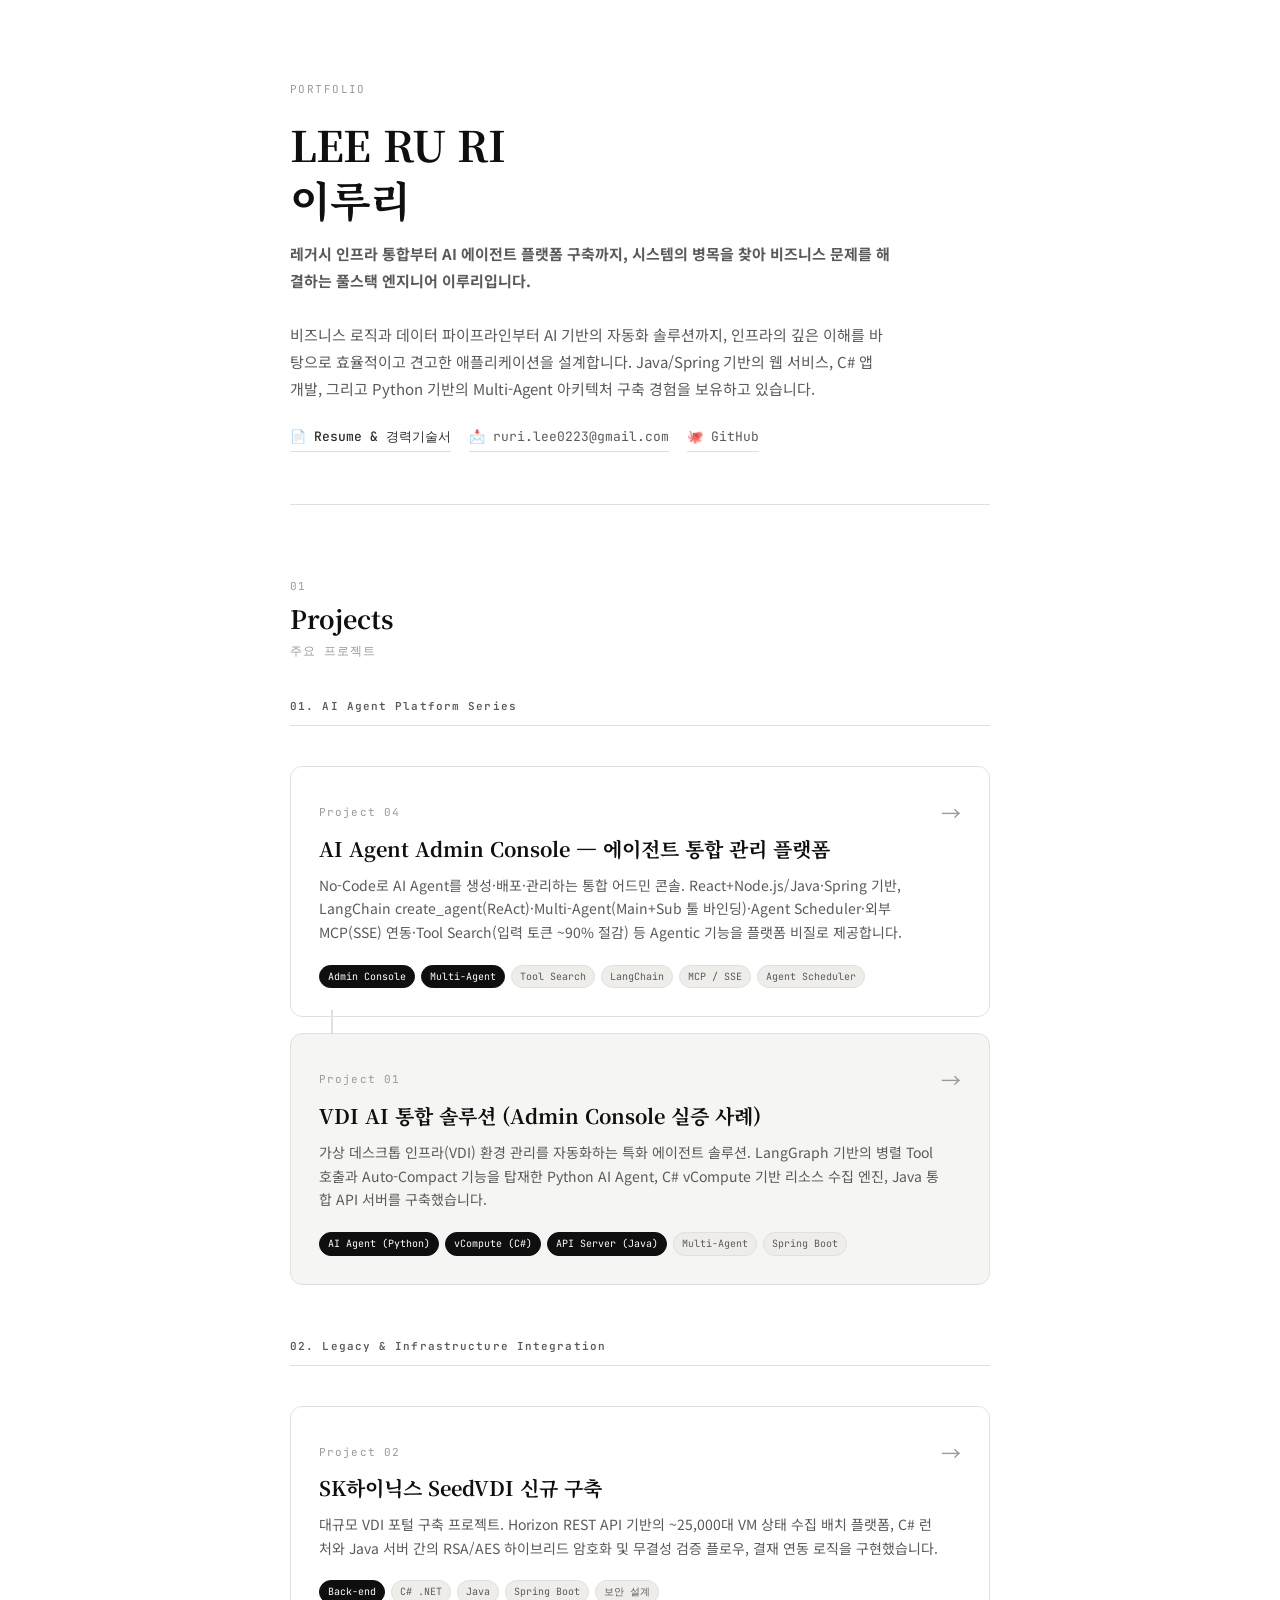
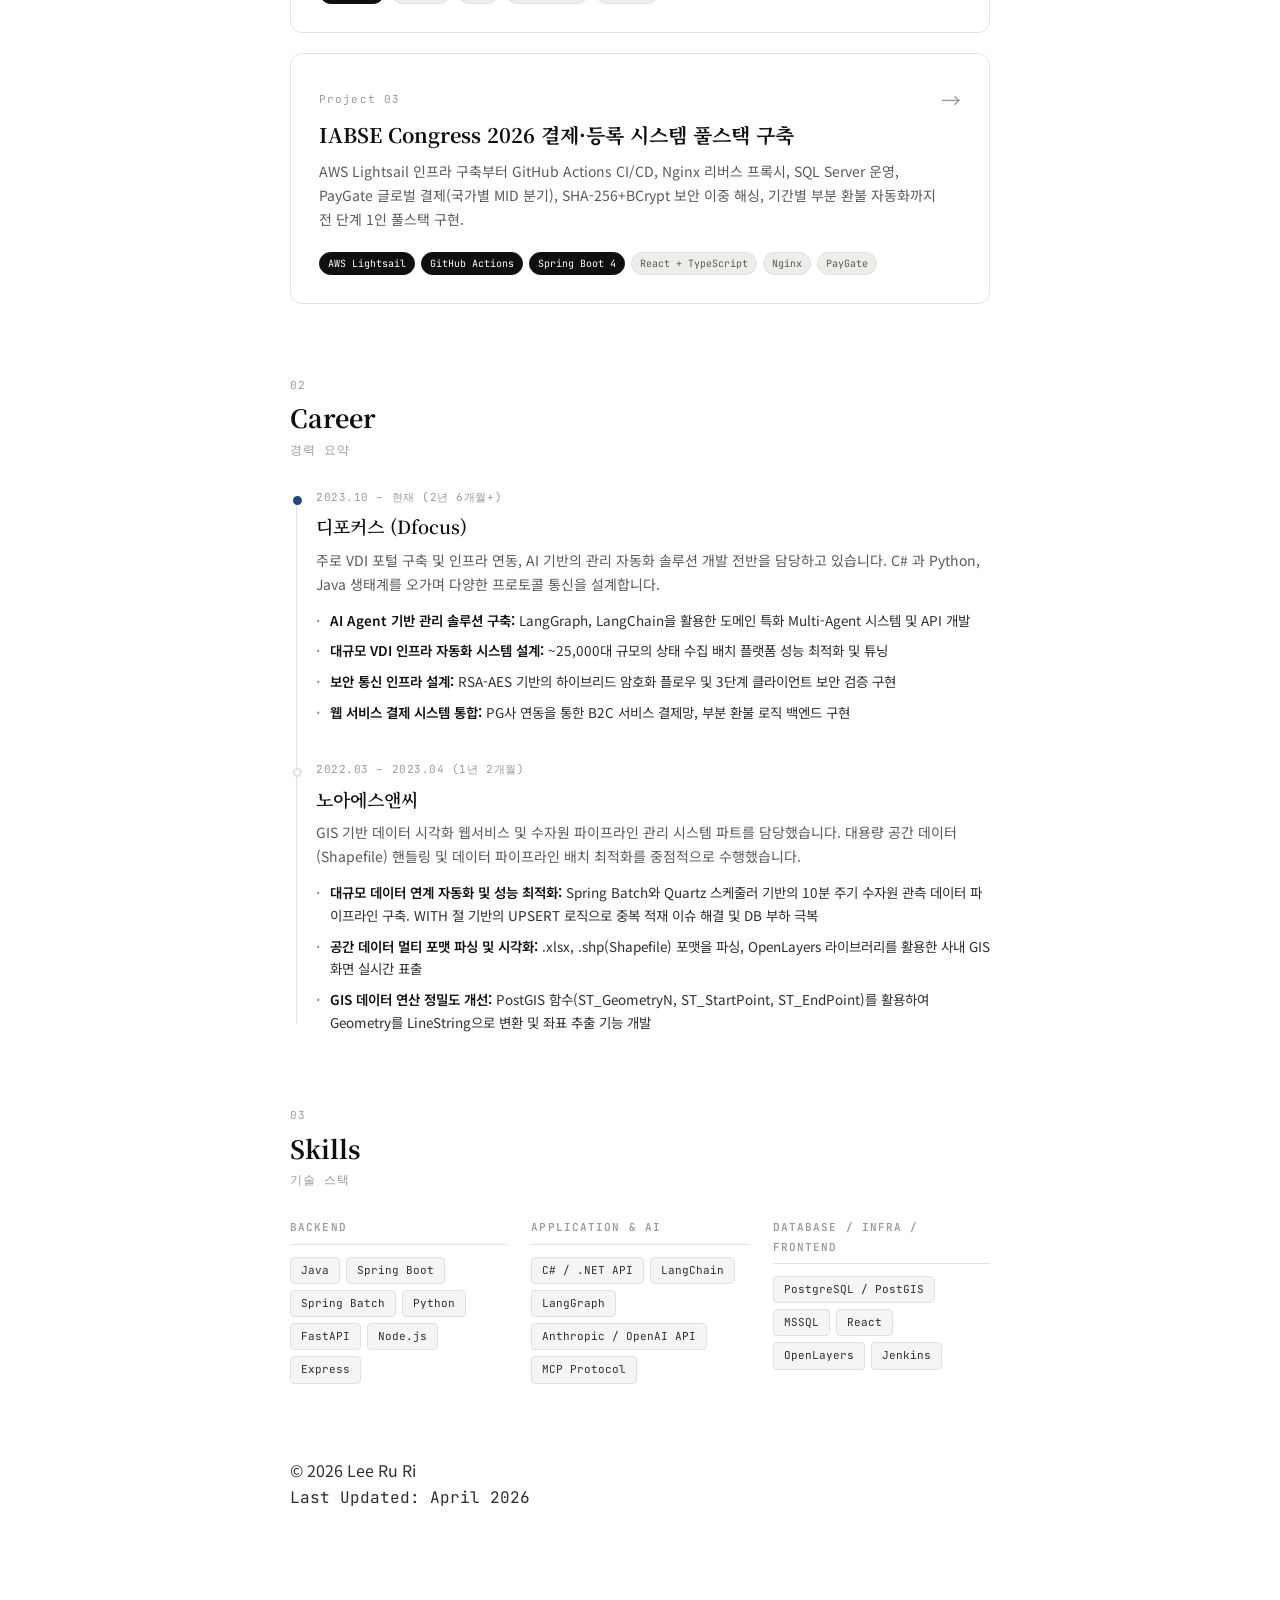
==== commit 0527299d: "portfolio_combined.html을 원래 index.html 내용으로 복구 기존 index.html 내용 → portfolio_combined.html (메인 페이지) 이" ====
--- a/portfolio_combined.html
+++ b/portfolio_combined.html
@@ -4,3133 +4,228 @@
 <head>
   <meta charset="UTF-8">
   <meta name="viewport" content="width=device-width, initial-scale=1.0">
-  <title>통합 포트폴리오 — VDI AI 솔루션 · SeedVDI 신규 구축</title>
+  <title>이루리 포트폴리오 — 소프트웨어 개발자</title>
   <link rel="preconnect" href="https://fonts.googleapis.com">
   <link rel="preconnect" href="https://fonts.gstatic.com" crossorigin>
   <link
     href="https://fonts.googleapis.com/css2?family=Noto+Serif+KR:wght@300;400;500;600;700&family=Noto+Sans+KR:wght@300;400;500&family=JetBrains+Mono:wght@400;500;600&display=swap"
     rel="stylesheet">
-  <style>
-    :root {
-      --ink: #0f0f0f;
-      --ink-2: #2e2e2e;
-      --ink-3: #5a5a5a;
-      --ink-4: #9a9a9a;
-      --rule: #e0e0e0;
-      --surface: #f5f5f3;
-      --surface-2: #eeede9;
-      --white: #ffffff;
-
-      --green: #2d6a4f;
-      --green-bg: #edf5f0;
-      --green-border: #b7d9c6;
-
-      --blue: #1a4a7a;
-      --blue-bg: #eef3f9;
-      --blue-border: #b3ccdf;
-
-      --violet: #4a2d7a;
-      --violet-bg: #f2eef9;
-      --violet-border: #ccb7df;
-
-      --red: #7a1a2d;
-      --red-bg: #f9eef0;
-      --red-border: #dfb3bc;
-
-      --amber: #7a5a1a;
-      --amber-bg: #f9f5ee;
-      --amber-border: #dfcfb3;
-    }
-
-    *,
-    *::before,
-    *::after {
-      box-sizing: border-box;
-      margin: 0;
-      padding: 0;
-    }
-
-    html {
-      font-size: 16px;
-      scroll-behavior: smooth;
-    }
-
-    body {
-      background: var(--white);
-      color: var(--ink-2);
-      font-family: 'Noto Sans KR', sans-serif;
-      font-weight: 400;
-      line-height: 1.75;
-      -webkit-font-smoothing: antialiased;
-    }
-
-    .page {
-      max-width: 780px;
-      margin: 0 auto;
-      padding: 80px 40px 120px;
-    }
-
-    /* ── ANIMATIONS ── */
-    @keyframes fadeUp {
-      from {
-        opacity: 0;
-        transform: translateY(18px);
-      }
-
-      to {
-        opacity: 1;
-        transform: translateY(0);
-      }
-    }
-
-    .fade-up {
-      opacity: 0;
-    }
-
-    /* ── HEADER ── */
-    .site-header {
-      border-bottom: 1px solid var(--rule);
-      padding-bottom: 52px;
-      margin-bottom: 72px;
-      animation: fadeUp 0.5s ease 0.05s forwards;
-      opacity: 0;
-    }
-
-    .eyebrow {
-      font-family: 'JetBrains Mono', monospace;
-      font-size: 11px;
-      letter-spacing: 0.13em;
-      text-transform: uppercase;
-      color: var(--ink-4);
-      margin-bottom: 18px;
-    }
-
-    .site-header h1 {
-      font-family: 'Noto Serif KR', serif;
-      font-size: clamp(24px, 4vw, 34px);
-      font-weight: 700;
-      color: var(--ink);
-      line-height: 1.3;
-      margin-bottom: 14px;
-    }
-
-    .site-header .subtitle {
-      font-size: 14.5px;
-      color: var(--ink-3);
-      max-width: 580px;
-      line-height: 1.85;
-      margin-bottom: 20px;
-    }
-
-    .role-chip {
-      display: inline-block;
-      font-family: 'JetBrains Mono', monospace;
-      font-size: 11px;
-      padding: 4px 12px;
-      border-radius: 20px;
-      border: 1px solid var(--rule);
-      background: var(--surface);
-      color: var(--ink-3);
-      margin: 3px 3px 3px 0;
-    }
-
-    .role-chip.primary {
-      background: var(--ink);
-      color: var(--white);
-      border-color: var(--ink);
-    }
-
-    /* ── HR ── */
-    hr.rule {
-      border: none;
-      border-top: 1px solid var(--rule);
-      margin: 68px 0;
-    }
-
-    /* ── SECTION HEADER ── */
-    .section {
-      margin-bottom: 72px;
-    }
-
-    .section-number {
-      font-family: 'JetBrains Mono', monospace;
-      font-size: 11px;
-      color: var(--ink-4);
-      letter-spacing: 0.1em;
-      margin-bottom: 6px;
-    }
-
-    .section-title {
-      font-family: 'Noto Serif KR', serif;
-      font-size: clamp(19px, 2.8vw, 25px);
-      font-weight: 700;
-      color: var(--ink);
-      line-height: 1.35;
-      margin-bottom: 5px;
-    }
-
-    .section-sub {
-      font-family: 'JetBrains Mono', monospace;
-      font-size: 11.5px;
-      color: var(--ink-4);
-      letter-spacing: 0.08em;
-      margin-bottom: 28px;
-    }
-
-    /* ── PURPOSE BOX ── */
-    .purpose-box {
-      background: var(--surface);
-      border: 1px solid var(--rule);
-      border-radius: 10px;
-      padding: 22px 26px;
-      margin-bottom: 30px;
-    }
-
-    .purpose-box .box-eyebrow {
-      font-family: 'JetBrains Mono', monospace;
-      font-size: 10px;
-      letter-spacing: 0.14em;
-      text-transform: uppercase;
-      color: var(--ink-4);
-      margin-bottom: 10px;
-    }
-
-    .purpose-box p {
-      font-size: 14px;
-      color: var(--ink-3);
-      line-height: 1.82;
-    }
-
-    /* ── ARCH DIAGRAM ── */
-    .arch-wrap {
-      border: 1px solid var(--rule);
-      border-radius: 12px;
-      overflow: hidden;
-      margin-bottom: 28px;
-    }
-
-    .arch-top-bar {
-      background: var(--surface-2);
-      border-bottom: 1px solid var(--rule);
-      padding: 10px 18px;
-      font-family: 'JetBrains Mono', monospace;
-      font-size: 10px;
-      color: var(--ink-4);
-      letter-spacing: 0.1em;
-      text-transform: uppercase;
-    }
-
-    .arch-diagram {
-      padding: 28px 24px 24px;
-      background: var(--white);
-      display: flex;
-      flex-direction: column;
-      align-items: center;
-      gap: 0;
-    }
-
-    .arch-node {
-      border: 1px solid var(--rule);
-      border-radius: 9px;
-      padding: 11px 20px;
-      text-align: center;
-      background: var(--white);
-      min-width: 180px;
-    }
-
-    .arch-node .n-label {
-      font-family: 'JetBrains Mono', monospace;
-      font-size: 9.5px;
-      text-transform: uppercase;
-      letter-spacing: 0.1em;
-      color: var(--ink-4);
-      margin-bottom: 4px;
-    }
-
-    .arch-node .n-name {
-      font-size: 13px;
-      font-weight: 500;
-      color: var(--ink-2);
-    }
-
-    .arch-node.blue {
-      background: var(--blue-bg);
-      border-color: var(--blue-border);
-    }
-
-    .arch-node.amber {
-      background: var(--amber-bg);
-      border-color: var(--amber-border);
-    }
-
-    .arch-node.green {
-      background: var(--green-bg);
-      border-color: var(--green-border);
-    }
-
-    .arch-node.violet {
-      background: var(--violet-bg);
-      border-color: var(--violet-border);
-    }
-
-    .arch-node.blue .n-name {
-      color: var(--blue);
-    }
-
-    .arch-node.amber .n-name {
-      color: var(--amber);
-    }
-
-    .arch-node.green .n-name {
-      color: var(--green);
-    }
-
-    .arch-node.violet .n-name {
-      color: var(--violet);
-    }
-
-    .arch-conn {
-      display: flex;
-      flex-direction: column;
-      align-items: center;
-      gap: 1px;
-      margin: 4px 0;
-    }
-
-    .arch-conn .proto {
-      font-family: 'JetBrains Mono', monospace;
-      font-size: 9.5px;
-      letter-spacing: 0.1em;
-      text-transform: uppercase;
-      color: var(--ink-4);
-      background: var(--white);
-      padding: 0 6px;
-      position: relative;
-      z-index: 1;
-    }
-
-    .arch-conn .arrow {
-      font-size: 13px;
-      color: var(--rule);
-    }
-
-    .arch-branch {
-      display: flex;
-      align-items: flex-start;
-      justify-content: center;
-      gap: 20px;
-      width: 100%;
-    }
-
-    .arch-branch-item {
-      display: flex;
-      flex-direction: column;
-      align-items: center;
-      gap: 4px;
-      flex: 1;
-      max-width: 220px;
-    }
-
-    .proto-badge {
-      font-family: 'JetBrains Mono', monospace;
-      font-size: 9.5px;
-      text-transform: uppercase;
-      letter-spacing: 0.1em;
-      padding: 3px 9px;
-      border-radius: 4px;
-      border: 1px solid;
-    }
-
-    .proto-badge.green {
-      color: var(--green);
-      border-color: var(--green-border);
-      background: var(--green-bg);
-    }
-
-    .proto-badge.violet {
-      color: var(--violet);
-      border-color: var(--violet-border);
-      background: var(--violet-bg);
-    }
-
-    .arch-branch-divider {
-      width: 1px;
-      background: var(--rule);
-      height: 80px;
-      align-self: center;
-    }
-
-    .arch-note {
-      border-top: 1px solid var(--rule);
-      padding: 16px 24px;
-      background: var(--surface);
-      font-size: 13px;
-      color: var(--ink-3);
-      line-height: 1.75;
-    }
-
-    /* ── TIMELINE ── */
-    .timeline {
-      position: relative;
-      padding-left: 26px;
-    }
-
-    .timeline::before {
-      content: '';
-      position: absolute;
-      left: 6px;
-      top: 10px;
-      bottom: 10px;
-      width: 1px;
-      background: var(--rule);
-    }
-
-    .tl-item {
-      position: relative;
-      margin-bottom: 26px;
-    }
-
-    .tl-item:last-child {
-      margin-bottom: 0;
-    }
-
-    .tl-dot {
-      position: absolute;
-      left: -23px;
-      top: 6px;
-      width: 9px;
-      height: 9px;
-      border-radius: 50%;
-      border: 2px solid var(--rule);
-      background: var(--white);
-    }
-
-    .tl-item.active .tl-dot {
-      border-color: var(--ink-2);
-      background: var(--ink-2);
-    }
-
-    .tl-item.accent .tl-dot {
-      border-color: var(--green);
-      background: var(--green);
-    }
-
-    .phase {
-      font-family: 'JetBrains Mono', monospace;
-      font-size: 9.5px;
-      text-transform: uppercase;
-      letter-spacing: 0.12em;
-      color: var(--ink-4);
-      margin-bottom: 4px;
-    }
-
-    .tl-title {
-      font-weight: 500;
-      color: var(--ink);
-      font-size: 14px;
-      margin-bottom: 5px;
-    }
-
-    .tl-desc {
-      font-size: 13px;
-      color: var(--ink-3);
-      line-height: 1.75;
-    }
-
-    /* ── CARDS ── */
-    .card {
-      border: 1px solid var(--rule);
-      border-radius: 12px;
-      padding: 18px 22px;
-      display: flex;
-      gap: 18px;
-      align-items: flex-start;
-      margin-bottom: 10px;
-      transition: border-color 0.2s;
-    }
-
-    .card:hover {
-      border-color: var(--ink-4);
-    }
-
-    .card-icon {
-      width: 38px;
-      height: 38px;
-      border-radius: 8px;
-      background: var(--surface);
-      border: 1px solid var(--rule);
-      display: flex;
-      align-items: center;
-      justify-content: center;
-      font-size: 17px;
-      flex-shrink: 0;
-      margin-top: 1px;
-    }
-
-    .card-icon.blue {
-      background: var(--blue-bg);
-      border-color: var(--blue-border);
-    }
-
-    .card-icon.green {
-      background: var(--green-bg);
-      border-color: var(--green-border);
-    }
-
-    .card-icon.violet {
-      background: var(--violet-bg);
-      border-color: var(--violet-border);
-    }
-
-    .card-icon.amber {
-      background: var(--amber-bg);
-      border-color: var(--amber-border);
-    }
-
-    .card-title {
-      font-weight: 500;
-      color: var(--ink);
-      font-size: 14px;
-      margin-bottom: 5px;
-    }
-
-    .card-desc {
-      font-size: 13px;
-      color: var(--ink-3);
-      line-height: 1.75;
-    }
-
-    /* ── KP GRID ── */
-    .kp-grid {
-      display: grid;
-      grid-template-columns: 1fr 1fr;
-      gap: 10px;
-      margin-top: 26px;
-    }
-
-    @media (max-width: 520px) {
-      .kp-grid {
-        grid-template-columns: 1fr;
-      }
-    }
-
-    .kp-box {
-      background: var(--surface);
-      border: 1px solid var(--rule);
-      border-radius: 8px;
-      padding: 16px 18px;
-    }
-
-    .kp-label {
-      font-family: 'JetBrains Mono', monospace;
-      font-size: 9.5px;
-      text-transform: uppercase;
-      letter-spacing: 0.13em;
-      color: var(--ink-4);
-      margin-bottom: 8px;
-      display: flex;
-      align-items: center;
-      gap: 5px;
-    }
-
-    .kp-box p {
-      font-size: 13px;
-      color: var(--ink-3);
-      line-height: 1.7;
-    }
-
-    /* ── TAGS ── */
-    .tag-row {
-      display: flex;
-      flex-wrap: wrap;
-      gap: 7px;
-      margin-top: 18px;
-    }
-
-    .tag {
-      font-family: 'JetBrains Mono', monospace;
-      font-size: 10.5px;
-      padding: 3px 9px;
-      border-radius: 5px;
-      border: 1px solid var(--rule);
-      color: var(--ink-3);
-      background: var(--white);
-    }
-
-    .tag.green {
-      border-color: var(--green-border);
-      color: var(--green);
-      background: var(--green-bg);
-    }
-
-    .tag.blue {
-      border-color: var(--blue-border);
-      color: var(--blue);
-      background: var(--blue-bg);
-    }
-
-    .tag.violet {
-      border-color: var(--violet-border);
-      color: var(--violet);
-      background: var(--violet-bg);
-    }
-
-    .tag.amber {
-      border-color: var(--amber-border);
-      color: var(--amber);
-      background: var(--amber-bg);
-    }
-
-    /* ── INLINE CODE ── */
-    code {
-      font-family: 'JetBrains Mono', monospace;
-      font-size: 11.5px;
-      background: var(--surface);
-      border: 1px solid var(--rule);
-      border-radius: 4px;
-      padding: 1px 6px;
-      color: var(--ink-2);
-    }
-
-    /* ── BADGE ── */
-    .badge {
-      display: inline-flex;
-      align-items: center;
-      gap: 5px;
-      font-family: 'JetBrains Mono', monospace;
-      font-size: 10px;
-      border-radius: 4px;
-      padding: 2px 9px;
-      border: 1px solid var(--red-border);
-      background: var(--red-bg);
-      color: var(--red);
-    }
-
-    .badge.solved {
-      border-color: var(--green-border);
-      background: var(--green-bg);
-      color: var(--green);
-    }
-
-    /* ── PROBLEM-SOLUTION BOX ── */
-    .ps-box {
-      border: 1px solid var(--rule);
-      border-radius: 10px;
-      overflow: hidden;
-      margin-bottom: 20px;
-    }
-
-    .ps-row {
-      display: flex;
-      align-items: flex-start;
-      gap: 0;
-    }
-
-    .ps-side {
-      width: 70px;
-      flex-shrink: 0;
-      display: flex;
-      flex-direction: column;
-      align-items: center;
-      justify-content: flex-start;
-      padding: 18px 10px;
-      border-right: 1px solid var(--rule);
-    }
-
-    .ps-side-label {
-      font-family: 'JetBrains Mono', monospace;
-      font-size: 9px;
-      text-transform: uppercase;
-      letter-spacing: 0.1em;
-      color: var(--ink-4);
-
-    }
-
-    .ps-content {
-      padding: 16px 20px;
-      font-size: 13px;
-      color: var(--ink-3);
-      line-height: 1.75;
-      flex: 1;
-    }
-
-    .ps-content strong {
-      color: var(--ink-2);
-    }
-
-    .ps-divider {
-      border: none;
-      border-top: 1px solid var(--rule);
-      margin: 0;
-    }
-
-    .ps-row.problem .ps-side {
-      background: var(--red-bg);
-    }
-
-    .ps-row.solution .ps-side {
-      background: var(--green-bg);
-    }
-
-    /* ── ARCH LAYER (Java) ── */
-    .layer-stack {
-      border: 1px solid var(--rule);
-      border-radius: 10px;
-      overflow: hidden;
-      margin-bottom: 24px;
-    }
-
-    .layer-row {
-      padding: 14px 20px;
-      display: flex;
-      align-items: center;
-      gap: 14px;
-      border-bottom: 1px solid var(--rule);
-    }
-
-    .layer-row:last-child {
-      border-bottom: none;
-    }
-
-    .layer-row.security {
-      background: var(--surface-2);
-    }
-
-    .layer-row.iface {
-      background: var(--white);
-    }
-
-    .layer-row.service {
-      background: var(--blue-bg);
-      border-left: 3px solid var(--blue-border);
-    }
-
-    .layer-row.client-split {
-      background: var(--white);
-      padding: 0;
-      display: grid;
-      grid-template-columns: 1fr 1px 1fr;
-    }
-
-    .split-cell {
-      padding: 14px 18px;
-    }
-
-    .split-divider {
-      background: var(--rule);
-    }
-
-    .layer-icon {
-      font-size: 17px;
-      flex-shrink: 0;
-    }
-
-    .layer-name {
-      font-weight: 500;
-      font-size: 14px;
-      color: var(--ink);
-      margin-bottom: 2px;
-    }
-
-    .layer-detail {
-      font-family: 'JetBrains Mono', monospace;
-      font-size: 10.5px;
-      color: var(--ink-4);
-      line-height: 1.5;
-    }
-
-    .layer-arrow {
-      text-align: center;
-      padding: 5px;
-      font-family: 'JetBrains Mono', monospace;
-      font-size: 12px;
-      color: var(--ink-4);
-      background: var(--white);
-      border-bottom: 1px solid var(--rule);
-    }
-
-    /* ── LLM GRID ── */
-    .llm-grid {
-      display: flex;
-      flex-wrap: wrap;
-      gap: 8px;
-      margin: 16px 0;
-    }
-
-    .llm-chip {
-      font-family: 'JetBrains Mono', monospace;
-      font-size: 10.5px;
-      padding: 5px 12px;
-      border-radius: 20px;
-      border: 1px solid var(--rule);
-      background: var(--surface);
-      color: var(--ink-3);
-    }
-
-    .llm-chip.highlight {
-      background: var(--blue-bg);
-      border-color: var(--blue-border);
-      color: var(--blue);
-    }
-
-    /* ── SUBSECTION ── */
-    .subsection-title {
-      font-family: 'Noto Serif KR', serif;
-      font-size: 16px;
-      font-weight: 600;
-      color: var(--ink);
-      margin: 32px 0 16px;
-      padding-bottom: 10px;
-      border-bottom: 1px solid var(--rule);
-    }
-
-    /* ── CONTRIB BANNER ── */
-    .contrib-banner {
-      background: var(--ink);
-      color: var(--white);
-      border-radius: 10px;
-      padding: 22px 26px;
-      margin-bottom: 40px;
-      display: flex;
-      align-items: flex-start;
-      gap: 18px;
-    }
-
-    .contrib-banner .icon {
-      font-size: 22px;
-      flex-shrink: 0;
-      margin-top: 2px;
-    }
-
-    .contrib-banner h3 {
-      font-family: 'Noto Serif KR', serif;
-      font-size: 15px;
-      font-weight: 600;
-      margin-bottom: 6px;
-    }
-
-    .contrib-banner p {
-      font-size: 13px;
-      color: rgba(255, 255, 255, 0.65);
-      line-height: 1.75;
-    }
-
-    .contrib-banner code {
-      background: rgba(255, 255, 255, 0.12);
-      border-color: rgba(255, 255, 255, 0.2);
-      color: rgba(255, 255, 255, 0.9);
-    }
-
-
-    /* ─── PROJECT DIVIDER & BADGE ─── */
-    .project-divider {
-      display: flex;
-      align-items: center;
-      gap: 20px;
-      margin: 100px 0 0;
-    }
-
-    .project-divider::before,
-    .project-divider::after {
-      content: '';
-      flex: 1;
-      height: 1px;
-      background: var(--rule);
-    }
-
-    .project-divider-inner {
-      font-family: 'JetBrains Mono', monospace;
-      font-size: 10px;
-      letter-spacing: 0.16em;
-      text-transform: uppercase;
-      color: var(--ink-4);
-      white-space: nowrap;
-    }
-
-    .project-badge {
-      display: inline-flex;
-      align-items: center;
-      gap: 10px;
-    }
-
-    .project-badge-num {
-      font-family: 'JetBrains Mono', monospace;
-      font-size: 10px;
-      font-weight: 600;
-      letter-spacing: 0.18em;
-      text-transform: uppercase;
-      color: var(--ink-4);
-      background: var(--surface);
-      border: 1px solid var(--rule);
-      border-radius: 4px;
-      padding: 3px 10px;
-    }
-
-    .project-badge-label {
-      font-family: 'JetBrains Mono', monospace;
-      font-size: 10px;
-      color: var(--ink-4);
-      letter-spacing: 0.08em;
-    }
-
-    /* p2 래퍼 패딩 */
-    .p2-scope {
-      padding-top: 60px;
-    }
-
-    .p2-scope .wrap {
-      max-width: 780px;
-      margin: 0 auto;
-      padding: 0 40px 120px;
-    }
-
-    /* p2 헤더 top padding 축소 */
-    .p2-scope .site-header {
-      padding-top: 32px !important;
-    }
-
-    /* ══════════════════════════════════════
-       PROJECT 02 — SeedVDI (scoped)
-    ══════════════════════════════════════ */
-
-    :root {
-      --ink: #1a1a1a;
-      --ink-2: #3a3a3a;
-      --ink-3: #6a6a6a;
-      --ink-4: #9a9a9a;
-      --rule: #e4e4e4;
-      --rule-2: #f0f0f0;
-      --surface: #f6f6f4;
-      --surface-2: #f0efec;
-      --white: #ffffff;
-
-      --green: #2d6a4f;
-      --green-bg: #edf7f2;
-      --green-border: #b7dfc9;
-
-      --blue: #1d4e8a;
-      --blue-bg: #eef4fb;
-      --blue-border: #b3cde8;
-
-      --violet: #4a3880;
-      --violet-bg: #f0edfb;
-      --violet-border: #c9bfee;
-
-      --amber: #7a4f10;
-      --amber-bg: #fdf5e6;
-      --amber-border: #e8cfa0;
-
-      --red: #8b2020;
-      --red-bg: #fdf0f0;
-      --red-border: #e8b0b0;
-    }
-
-    * {
-      margin: 0;
-      padding: 0;
-      box-sizing: border-box;
-    }
-
-    @keyframes fadeUp {
-      from {
-        opacity: 0;
-        transform: translateY(16px);
-      }
-
-      to {
-        opacity: 1;
-        transform: translateY(0);
-      }
-    }
-
-    .p2-scope .fu {
-      animation: fadeUp 0.55s ease both;
-    }
-
-    .p2-scope .d1 {
-      animation-delay: .05s;
-    }
-
-    .p2-scope .d2 {
-      animation-delay: .12s;
-    }
-
-    .p2-scope .d3 {
-      animation-delay: .19s;
-    }
-
-    .p2-scope .d4 {
-      animation-delay: .26s;
-    }
-
-    .p2-scope .d5 {
-      animation-delay: .33s;
-    }
-
-    .p2-scope .d6 {
-      animation-delay: .40s;
-    }
-
-    .p2-scope .d7 {
-      animation-delay: .47s;
-    }
-
-    .p2-scope .d8 {
-      animation-delay: .54s;
-    }
-
-    .p2-scope
-
-    /* ── LAYOUT ── */
-    .wrap {
-      max-width: 780px;
-      margin: 0 auto;
-      padding: 0 32px;
-    }
-
-    .p2-scope
-
-    /* ── SITE HEADER ── */
-    .site-header {
-      padding: 72px 0 52px;
-      border-bottom: 1px solid var(--rule);
-    }
-
-    .p2-scope .header-eyebrow {
-      font-family: 'JetBrains Mono', monospace;
-      font-size: 11px;
-      letter-spacing: .12em;
-      text-transform: uppercase;
-      color: var(--ink-4);
-      margin-bottom: 10px;
-    }
-
-    .p2-scope .header-kicker {
-      font-family: 'JetBrains Mono', monospace;
-      font-size: 11px;
-      letter-spacing: .08em;
-      text-transform: uppercase;
-      color: var(--blue);
-      margin-bottom: 14px;
-      font-weight: 600;
-    }
-
-    .p2-scope .header-title {
-      font-family: 'Noto Serif KR', serif;
-      font-size: clamp(26px, 4.5vw, 42px);
-      font-weight: 700;
-      color: var(--ink);
-      letter-spacing: -.02em;
-      line-height: 1.22;
-      margin-bottom: 18px;
-    }
-
-    .p2-scope .header-desc {
-      font-size: 14.5px;
-      color: var(--ink-3);
-      max-width: 580px;
-      line-height: 1.9;
-    }
-
-    .p2-scope .header-tags {
-      display: flex;
-      flex-wrap: wrap;
-      gap: 7px;
-      margin-top: 24px;
-    }
-
-    .p2-scope
-
-    /* ── PROJECT META BAR ── */
-    .meta-bar {
-      display: grid;
-      grid-template-columns: repeat(3, 1fr);
-      gap: 0;
-      border: 1px solid var(--rule);
-      border-radius: 10px;
-      overflow: hidden;
-      margin: 32px 0 0;
-    }
-
-    .p2-scope .meta-item {
-      padding: 16px 20px;
-      border-right: 1px solid var(--rule);
-    }
-
-    .p2-scope .meta-item:last-child {
-      border-right: none;
-    }
-
-    .p2-scope .meta-label {
-      font-family: 'JetBrains Mono', monospace;
-      font-size: 9.5px;
-      letter-spacing: .1em;
-      text-transform: uppercase;
-      color: var(--ink-4);
-      margin-bottom: 5px;
-    }
-
-    .p2-scope .meta-value {
-      font-size: 14px;
-      font-weight: 700;
-      color: var(--ink);
-      line-height: 1.4;
-    }
-
-    .p2-scope
-
-    /* ── SECTION ── */
-    .section {
-      padding: 60px 0 0;
-    }
-
-    .p2-scope .sec-num {
-      font-family: 'JetBrains Mono', monospace;
-      font-size: 11px;
-      color: var(--ink-4);
-      letter-spacing: .1em;
-      margin-bottom: 5px;
-    }
-
-    .p2-scope .sec-title {
-      font-family: 'Noto Serif KR', serif;
-      font-size: clamp(20px, 3vw, 26px);
-      font-weight: 700;
-      color: var(--ink);
-      letter-spacing: -.02em;
-      margin-bottom: 5px;
-    }
-
-    .p2-scope .sec-sub {
-      font-family: 'JetBrains Mono', monospace;
-      font-size: 11px;
-      color: var(--ink-4);
-      letter-spacing: .06em;
-      padding-bottom: 22px;
-      border-bottom: 1px solid var(--rule);
-      margin-bottom: 28px;
-    }
-
-    .p2-scope
-
-    /* ── MODULE LABEL (큰 섹션 구분용) ── */
-    .module-label {
-      display: inline-flex;
-      align-items: center;
-      gap: 8px;
-      font-family: 'JetBrains Mono', monospace;
-      font-size: 10px;
-      font-weight: 600;
-      letter-spacing: .1em;
-      text-transform: uppercase;
-      padding: 4px 12px;
-      border-radius: 4px;
-      margin-bottom: 22px;
-    }
-
-    .p2-scope .ml-blue {
-      background: var(--blue-bg);
-      color: var(--blue);
-      border: 1px solid var(--blue-border);
-    }
-
-    .p2-scope .ml-violet {
-      background: var(--violet-bg);
-      color: var(--violet);
-      border: 1px solid var(--violet-border);
-    }
-
-    .p2-scope .ml-green {
-      background: var(--green-bg);
-      color: var(--green);
-      border: 1px solid var(--green-border);
-    }
-
-    .p2-scope
-
-    /* ── PURPOSE BOX ── */
-    .purpose-box {
-      background: var(--surface);
-      border: 1px solid var(--rule);
-      border-radius: 10px;
-      padding: 22px 24px;
-      margin-bottom: 20px;
-    }
-
-    .p2-scope .eyebrow {
-      font-family: 'JetBrains Mono', monospace;
-      font-size: 10px;
-      letter-spacing: .1em;
-      text-transform: uppercase;
-      color: var(--ink-4);
-      margin-bottom: 8px;
-    }
-
-    .p2-scope .purpose-text {
-      font-size: 14px;
-      color: var(--ink-2);
-      line-height: 1.9;
-    }
-
-    .p2-scope
-
-    /* ── INLINE CODE ── */
-    code {
-      font-family: 'JetBrains Mono', monospace;
-      font-size: 12px;
-      background: var(--surface);
-      border: 1px solid var(--rule);
-      border-radius: 4px;
-      padding: 1px 6px;
-      color: var(--ink-2);
-    }
-
-    .p2-scope
-
-    /* ── TAGS ── */
-    .tag {
-      font-family: 'JetBrains Mono', monospace;
-      font-size: 10.5px;
-      padding: 3px 9px;
-      border-radius: 5px;
-      border: 1px solid;
-      letter-spacing: .03em;
-      font-weight: 500;
-      display: inline-block;
-    }
-
-    .p2-scope .tag-default {
-      border-color: var(--rule);
-      color: var(--ink-3);
-      background: var(--surface);
-    }
-
-    .p2-scope .tag-green {
-      border-color: var(--green-border);
-      color: var(--green);
-      background: var(--green-bg);
-    }
-
-    .p2-scope .tag-blue {
-      border-color: var(--blue-border);
-      color: var(--blue);
-      background: var(--blue-bg);
-    }
-
-    .p2-scope .tag-violet {
-      border-color: var(--violet-border);
-      color: var(--violet);
-      background: var(--violet-bg);
-    }
-
-    .p2-scope .tag-amber {
-      border-color: var(--amber-border);
-      color: var(--amber);
-      background: var(--amber-bg);
-    }
-
-    .p2-scope
-
-    /* ── TIMELINE ── */
-    .timeline {
-      position: relative;
-      padding-left: 28px;
-    }
-
-    .p2-scope .timeline::before {
-      content: '';
-      position: absolute;
-      left: 6px;
-      top: 8px;
-      bottom: 8px;
-      width: 1px;
-      background: var(--rule);
-    }
-
-    .p2-scope .tl-item {
-      position: relative;
-      margin-bottom: 28px;
-    }
-
-    .p2-scope .tl-item:last-child {
-      margin-bottom: 0;
-    }
-
-    .p2-scope .tl-dot {
-      position: absolute;
-      left: -25px;
-      top: 7px;
-      width: 10px;
-      height: 10px;
-      border-radius: 50%;
-      background: var(--white);
-      border: 1.5px solid var(--ink-4);
-    }
-
-    .p2-scope .tl-dot.blue {
-      border-color: var(--blue);
-      background: var(--blue-bg);
-    }
-
-    .p2-scope .tl-dot.green {
-      border-color: var(--green);
-      background: var(--green-bg);
-    }
-
-    .p2-scope .tl-dot.violet {
-      border-color: var(--violet);
-      background: var(--violet-bg);
-    }
-
-    .p2-scope .tl-dot.amber {
-      border-color: var(--amber);
-      background: var(--amber-bg);
-    }
-
-    .p2-scope .tl-phase {
-      font-family: 'JetBrains Mono', monospace;
-      font-size: 10px;
-      letter-spacing: .1em;
-      text-transform: uppercase;
-      color: var(--ink-4);
-      margin-bottom: 3px;
-    }
-
-    .p2-scope .tl-phase.blue {
-      color: var(--blue);
-    }
-
-    .p2-scope .tl-phase.green {
-      color: var(--green);
-    }
-
-    .p2-scope .tl-phase.violet {
-      color: var(--violet);
-    }
-
-    .p2-scope .tl-phase.amber {
-      color: var(--amber);
-    }
-
-    .p2-scope .tl-title {
-      font-size: 14.5px;
-      font-weight: 700;
-      color: var(--ink);
-      margin-bottom: 4px;
-    }
-
-    .p2-scope .tl-desc {
-      font-size: 13.5px;
-      color: var(--ink-3);
-      line-height: 1.85;
-    }
-
-    .p2-scope
-
-    /* ── CARDS ── */
-    .card {
-      border: 1px solid var(--rule);
-      border-radius: 12px;
-      padding: 20px 22px;
-      display: flex;
-      gap: 18px;
-      align-items: flex-start;
-      margin-bottom: 12px;
-      background: var(--white);
-      transition: border-color .2s, box-shadow .2s;
-    }
-
-    .p2-scope .card:last-child {
-      margin-bottom: 0;
-    }
-
-    .p2-scope .card:hover {
-      border-color: #d0d0d0;
-      box-shadow: 0 2px 12px rgba(0, 0, 0, .05);
-    }
-
-    .p2-scope .card-icon {
-      flex-shrink: 0;
-      width: 36px;
-      height: 36px;
-      display: flex;
-      align-items: center;
-      justify-content: center;
-      border-radius: 8px;
-      font-size: 17px;
-      margin-top: 1px;
-    }
-
-    .p2-scope .ci-green {
-      background: var(--green-bg);
-    }
-
-    .p2-scope .ci-blue {
-      background: var(--blue-bg);
-    }
-
-    .p2-scope .ci-violet {
-      background: var(--violet-bg);
-    }
-
-    .p2-scope .ci-amber {
-      background: var(--amber-bg);
-    }
-
-    .p2-scope .ci-red {
-      background: var(--red-bg);
-    }
-
-    .p2-scope .card-title {
-      font-size: 14px;
-      font-weight: 700;
-      color: var(--ink);
-      margin-bottom: 5px;
-    }
-
-    .p2-scope .card-desc {
-      font-size: 13px;
-      color: var(--ink-3);
-      line-height: 1.85;
-    }
-
-    .p2-scope .card.warn {
-      border-color: var(--amber-border);
-      background: var(--amber-bg);
-    }
-
-    .p2-scope .card.ok {
-      border-color: var(--green-border);
-      background: var(--green-bg);
-    }
-
-    .p2-scope
-
-    /* ── KP GRID ── */
-    .kp-grid {
-      display: grid;
-      grid-template-columns: 1fr 1fr 1fr;
-      gap: 12px;
-    }
-
-    .p2-scope .kp-box {
-      border: 1px solid var(--rule);
-      border-radius: 10px;
-      padding: 18px 20px;
-      background: var(--white);
-    }
-
-    .p2-scope .kp-icon {
-      font-size: 18px;
-      margin-bottom: 8px;
-    }
-
-    .p2-scope .kp-label {
-      font-family: 'JetBrains Mono', monospace;
-      font-size: 9.5px;
-      letter-spacing: .1em;
-      text-transform: uppercase;
-      color: var(--ink-4);
-      margin-bottom: 4px;
-    }
-
-    .p2-scope .kp-value {
-      font-family: 'Noto Serif KR', serif;
-      font-size: 21px;
-      font-weight: 700;
-      color: var(--ink);
-      letter-spacing: -.02em;
-      line-height: 1.1;
-      margin-bottom: 5px;
-    }
-
-    .p2-scope .kp-desc {
-      font-size: 12px;
-      color: var(--ink-3);
-      line-height: 1.75;
-    }
-
-    .p2-scope
-
-    /* ── TWO-COL ── */
-    .two-col {
-      display: grid;
-      grid-template-columns: 1fr 1fr;
-      gap: 12px;
-    }
-
-    .p2-scope
-
-    /* ── FLOW MINI ── */
-    .flow-mini {
-      background: var(--surface);
-      border: 1px solid var(--rule);
-      border-radius: 10px;
-      padding: 20px 24px;
-      margin: 18px 0;
-    }
-
-    .p2-scope .flow-steps {
-      display: flex;
-      align-items: center;
-      flex-wrap: wrap;
-      gap: 0;
-    }
-
-    .p2-scope .flow-step {
-      font-family: 'JetBrains Mono', monospace;
-      font-size: 11px;
-      padding: 5px 11px;
-      border-radius: 6px;
-      border: 1px solid var(--rule);
-      background: var(--white);
-      color: var(--ink-2);
-      white-space: nowrap;
-    }
-
-    .p2-scope .flow-arrow {
-      font-size: 13px;
-      color: var(--ink-4);
-      margin: 0 6px;
-    }
-
-    .p2-scope
-
-    /* ── HIGHLIGHT BOX ── */
-    .hl-box {
-      border-left: 2.5px solid var(--ink-3);
-      padding: 13px 18px;
-      margin: 16px 0;
-      background: var(--surface);
-      border-radius: 0 8px 8px 0;
-    }
-
-    .p2-scope .hl-box.blue {
-      border-color: var(--blue);
-      background: var(--blue-bg);
-    }
-
-    .p2-scope .hl-box.green {
-      border-color: var(--green);
-      background: var(--green-bg);
-    }
-
-    .p2-scope .hl-box.amber {
-      border-color: var(--amber);
-      background: var(--amber-bg);
-    }
-
-    .p2-scope .hl-box.violet {
-      border-color: var(--violet);
-      background: var(--violet-bg);
-    }
-
-    .p2-scope .hl-box p {
-      font-size: 13.5px;
-      color: var(--ink-2);
-      line-height: 1.85;
-    }
-
-    .p2-scope
-
-    /* ── SEQUENCE DIAGRAM (RSA+AES) ── */
-    .seq-wrap {
-      border: 1px solid var(--rule);
-      border-radius: 12px;
-      overflow: hidden;
-      margin-top: 4px;
-    }
-
-    .p2-scope .seq-actors {
-      display: grid;
-      grid-template-columns: 1fr 1fr;
-      background: var(--surface);
-      border-bottom: 1px solid var(--rule);
-    }
-
-    .p2-scope .seq-actor {
-      padding: 14px 20px;
-      text-align: center;
-    }
-
-    .p2-scope .seq-actor:first-child {
-      border-right: 1px solid var(--rule);
-    }
-
-    .p2-scope .seq-actor-name {
-      font-family: 'JetBrains Mono', monospace;
-      font-size: 12px;
-      font-weight: 600;
-      color: var(--ink);
-      letter-spacing: .04em;
-    }
-
-    .p2-scope .seq-actor-sub {
-      font-family: 'JetBrains Mono', monospace;
-      font-size: 10px;
-      color: var(--ink-4);
-      margin-top: 3px;
-      letter-spacing: .04em;
-    }
-
-    .p2-scope .seq-body {
-      padding: 8px 0;
-    }
-
-    .p2-scope .seq-row {
-      display: grid;
-      grid-template-columns: 1fr 1fr;
-      position: relative;
-      min-height: 100px;
-    }
-
-    .p2-scope .seq-row+.seq-row {
-      border-top: 1px solid var(--rule-2);
-    }
-
-    .p2-scope .seq-step-num {
-      position: absolute;
-      left: 12px;
-      top: 12px;
-      font-family: 'JetBrains Mono', monospace;
-      font-size: 9px;
-      font-weight: 600;
-      letter-spacing: .06em;
-      text-transform: uppercase;
-      color: var(--ink-4);
-    }
-
-    .p2-scope
-
-    /* lifelines */
-    .seq-row::before,
-    .p2-scope .seq-row::after {
-      content: '';
-      position: absolute;
-      top: 0;
-      bottom: 0;
-      width: 1px;
-      background: repeating-linear-gradient(to bottom, var(--rule) 0, var(--rule) 5px, transparent 5px, transparent 10px);
-      z-index: 0;
-    }
-
-    .p2-scope .seq-row::before {
-      left: 25%;
-    }
-
-    .p2-scope .seq-row::after {
-      right: 25%;
-    }
-
-    .p2-scope .seq-arrow-wrap {
-      position: absolute;
-      left: 25%;
-      right: 25%;
-      top: 50%;
-      transform: translateY(-50%);
-      display: flex;
-      align-items: center;
-      z-index: 2;
-    }
-
-    .p2-scope .seq-line {
-      flex: 1;
-      height: 1.5px;
-    }
-
-    .p2-scope .seq-line-r {
-      background: linear-gradient(90deg, var(--blue), rgba(29, 78, 138, .2));
-    }
-
-    .p2-scope .seq-line-l {
-      background: linear-gradient(90deg, rgba(74, 56, 128, .2), var(--violet));
-    }
-
-    .p2-scope .seq-line-g {
-      background: linear-gradient(90deg, var(--green), rgba(45, 106, 79, .2));
-    }
-
-    .p2-scope .seq-line-gr {
-      background: linear-gradient(90deg, rgba(45, 106, 79, .2), var(--green));
-    }
-
-    .p2-scope .seq-head-r {
-      width: 0;
-      height: 0;
-      border-top: 5px solid transparent;
-      border-bottom: 5px solid transparent;
-      border-left: 8px solid var(--blue);
-    }
-
-    .p2-scope .seq-head-l {
-      width: 0;
-      height: 0;
-      border-top: 5px solid transparent;
-      border-bottom: 5px solid transparent;
-      border-right: 8px solid var(--violet);
-    }
-
-    .p2-scope .seq-head-g {
-      width: 0;
-      height: 0;
-      border-top: 5px solid transparent;
-      border-bottom: 5px solid transparent;
-      border-left: 8px solid var(--green);
-    }
-
-    .p2-scope .seq-head-gr {
-      width: 0;
-      height: 0;
-      border-top: 5px solid transparent;
-      border-bottom: 5px solid transparent;
-      border-right: 8px solid var(--green);
-    }
-
-    .p2-scope .seq-msg {
-      position: absolute;
-      left: 25%;
-      right: 25%;
-      top: calc(50% - 26px);
-      text-align: center;
-      z-index: 3;
-    }
-
-    .p2-scope .seq-msg-label {
-      font-family: 'JetBrains Mono', monospace;
-      font-size: 11px;
-      font-weight: 600;
-      display: inline-block;
-      background: var(--white);
-      padding: 2px 10px;
-      border-radius: 4px;
-      border: 1px solid var(--rule);
-      color: var(--ink-2);
-    }
-
-    .p2-scope .seq-msg-sub {
-      display: block;
-      margin-top: 3px;
-      font-size: 11px;
-      color: var(--ink-4);
-      font-family: 'JetBrains Mono', monospace;
-    }
-
-    .p2-scope
-
-    /* dots on lifelines */
-    .seq-dot {
-      position: absolute;
-      width: 8px;
-      height: 8px;
-      border-radius: 50%;
-      top: 50%;
-      transform: translate(-50%, -50%);
-      z-index: 3;
-    }
-
-    .p2-scope .sd-l {
-      left: 25%;
-    }
-
-    .p2-scope .sd-r {
-      right: 25%;
-      transform: translate(50%, -50%);
-    }
-
-    .p2-scope .sd-blue {
-      background: var(--blue);
-      border: 2px solid var(--white);
-    }
-
-    .p2-scope .sd-violet {
-      background: var(--violet);
-      border: 2px solid var(--white);
-    }
-
-    .p2-scope .sd-green {
-      background: var(--green);
-      border: 2px solid var(--white);
-    }
-
-    .p2-scope
-
-    /* ── NOTE ASIDE ── */
-    .note-aside {
-      position: absolute;
-      z-index: 3;
-      font-family: 'JetBrains Mono', monospace;
-      font-size: 10px;
-      padding: 5px 10px;
-      border-radius: 5px;
-      max-width: 160px;
-      line-height: 1.55;
-    }
-
-    .p2-scope .na-left {
-      left: 2%;
-      top: 30px;
-      text-align: left;
-    }
-
-    .p2-scope .na-right {
-      right: 2%;
-      top: 30px;
-      text-align: right;
-    }
-
-    .p2-scope .na-blue {
-      background: var(--blue-bg);
-      color: var(--blue);
-      border: 1px solid var(--blue-border);
-    }
-
-    .p2-scope .na-violet {
-      background: var(--violet-bg);
-      color: var(--violet);
-      border: 1px solid var(--violet-border);
-    }
-
-    .p2-scope .na-green {
-      background: var(--green-bg);
-      color: var(--green);
-      border: 1px solid var(--green-border);
-    }
-
-    .p2-scope
-
-    /* ── SECTION DIVIDER ── */
-    .module-divider {
-      border: none;
-      border-top: 1.5px solid var(--rule-2);
-      margin: 48px 0 0;
-    }
-
-    .p2-scope
-
-    /* ── FOOTER ── */
-    .site-footer {
-      padding: 36px 0 60px;
-      border-top: 1px solid var(--rule);
-      margin-top: 60px;
-    }
-
-    .p2-scope .footer-inner {
-      display: flex;
-      justify-content: space-between;
-      align-items: center;
-      flex-wrap: wrap;
-      gap: 12px;
-    }
-
-    .p2-scope .footer-copy {
-      font-family: 'JetBrains Mono', monospace;
-      font-size: 11px;
-      color: var(--ink-4);
-      letter-spacing: .06em;
-    }
-
-    .p2-scope .footer-tags {
-      display: flex;
-      gap: 6px;
-    }
-
-    .p2-scope
-
-    /* responsive */
-    @media(max-width:620px) {
-      .wrap {
-        padding: 0 20px;
-      }
-
-      .kp-grid {
-        grid-template-columns: 1fr 1fr;
-      }
-
-      .two-col {
-        grid-template-columns: 1fr;
-      }
-
-      .meta-bar {
-        grid-template-columns: 1fr;
-      }
-
-      .meta-item {
-        border-right: none;
-        border-bottom: 1px solid var(--rule);
-      }
-
-      .meta-item:last-child {
-        border-bottom: none;
-      }
-
-      .flow-steps {
-        flex-direction: column;
-        align-items: flex-start;
-      }
-
-      .flow-arrow {
-        transform: rotate(90deg);
-        margin: 3px 0;
-      }
-    }
-  </style>
+  <link rel="stylesheet" href="assets/css/global.css">
 </head>
 
 <body>
-  <div class="page">
-
-    <!-- ══ PROJECT 01 BADGE ══ -->
-    <div class="project-badge" style="padding: 80px 40px 0;">
-      <span class="project-badge-num">Project 01</span>
-      <span class="project-badge-label">VDI AI 통합 솔루션</span>
-    </div>
-
-    <div class="page">
-
-      <!-- ══════════════════════════════ HEADER ══ -->
-      <header class="site-header">
-        <div class="eyebrow">Portfolio · PROJECT</div>
-        <h1>가상화 기반 Al 솔루션</h1>
-        <p class="subtitle">
-          가상 데스크톱 인프라(VDI) 환경에서 사용자와 관리자가 AI를 통해 자원을 관리하고 장애 분석 및 상태를 진단할 수 있는 통합 솔루션입니다.
-          Multi-Agent 구조의 AI Agent, vCenter 리소스 수집 엔진(vCompute), 이들을 연결하는 통합 API 서버 개발을 전담했습니다.
-        </p>
-        <div style="margin-bottom:16px;">
-          <span class="role-chip primary">AI Agent (Python)</span>
-          <span class="role-chip primary">vCompute (C#)</span>
-          <span class="role-chip primary">API Server (Java)</span>
-          <span class="role-chip">Spring Boot</span>
-          <span class="role-chip">Spring AI</span>
-          <span class="role-chip">Spring Security</span>
-          <span class="role-chip">JWT</span>
-          <span class="role-chip">MCP Protocol</span>
-          <span class="role-chip">MSSQL</span>
-          <span class="role-chip">LangChain</span>
-          <span class="role-chip">OpenAI API</span>
-          <span class="role-chip">Claude API</span>
-          <span class="role-chip">Ollama</span>
-          <span class="role-chip">FastAPI</span>
-          <span class="role-chip">WebSocket</span>
-          <span class="role-chip">.NET Framework</span>
-          <span class="role-chip">NuGet</span>
-          <span class="role-chip">VMware Vim SDK</span>
-        </div>
-      </header>
-
-      <!-- ══════════════════════════════ ARCHITECTURE ══ -->
-      <!--
+  <div class="page index-page">
+
+    <!-- ══ HERO ══ -->
+    <header class="site-header index-header">
+      <div class="eyebrow">Portfolio</div>
+      <h1>LEE RU RI<br>이루리</h1>
+      <p class="subtitle">
+        <strong>레거시 인프라 통합부터 AI 에이전트 플랫폼 구축까지, 시스템의 병목을 찾아 비즈니스 문제를 해결하는 풀스택 엔지니어 이루리입니다.</strong><br><br>
+        비즈니스 로직과 데이터 파이프라인부터 AI 기반의 자동화 솔루션까지, 인프라의 깊은 이해를 바탕으로 효율적이고 견고한 애플리케이션을 설계합니다.
+        Java/Spring 기반의 웹 서비스, C# 앱 개발, 그리고 Python 기반의 Multi-Agent 아키텍처 구축 경험을 보유하고 있습니다.
+      </p>
+      <div class="contact-links" style="display: flex; flex-wrap: wrap; gap: 18px; font-family: 'JetBrains Mono', monospace; font-size: 13px; color: var(--ink-3);">
+        <a href="resume.html" style="color: var(--ink-2); border-bottom: 1px solid var(--rule); padding-bottom: 2px; font-weight: 500;">📄 Resume & 경력기술서</a>
+        <a href="mailto:ruri.lee0223@gmail.com" style="color: var(--ink-3); border-bottom: 1px solid var(--rule); padding-bottom: 2px;">📩 ruri.lee0223@gmail.com</a>
+        <a href="https://github.com/Iroori" target="_blank" rel="noopener noreferrer" style="color: var(--ink-3); border-bottom: 1px solid var(--rule); padding-bottom: 2px;">🐙 GitHub</a>
+      </div>
+    </header>
+
+
+    <!-- ══ PROJECTS ══ -->
     <section class="section fade-up">
-      <div class="section-number">00</div>
-      <h2 class="section-title">전체 시스템 아키텍처</h2>
-      <div class="section-sub">OVERVIEW · SYSTEM ARCHITECTURE</div>
-
-      <div class="arch-wrap">
-        <div class="arch-top-bar">System Flow Diagram</div>
-        <div class="arch-diagram">
-
-          <div class="arch-node blue" style="min-width:200px;">
-            <div class="n-label">Client</div>
-            <div class="n-name">👤 사용자 / 관리자 (Web)</div>
-          </div>
-
-          <div class="arch-conn">
-            <div class="arrow">↕</div>
-            <div class="proto">REST API (HTTP)</div>
-          </div>
-
-          <div class="arch-node amber" style="min-width:240px;padding:14px 22px;">
-            <div class="n-label">Core · Orchestrator</div>
-            <div class="n-name">☕ Java / Spring Boot (Tomcat)<br>
-              <span style="font-size:11px;color:var(--amber);">통합 API 서버 · 인증(SSO·JWT)</span>
-            </div>
-          </div>
-
-          <div style="display:flex;justify-content:center;width:100%;margin:0;">
-            <div style="height:20px;width:1px;background:var(--rule);"></div>
-          </div>
-          <div style="display:flex;width:100%;max-width:480px;position:relative;margin-bottom:0;">
-            <div
-              style="position:absolute;top:0;left:50%;width:200px;height:1px;background:var(--rule);transform:translateX(-100%);">
-            </div>
-            <div style="position:absolute;top:0;left:50%;width:200px;height:1px;background:var(--rule);"></div>
-          </div>
-
-          <div class="arch-branch" style="margin-top:0;width:100%;max-width:500px;">
-            <div class="arch-branch-item">
-              <div style="height:20px;width:1px;background:var(--rule);"></div>
-              <div class="proto-badge green">MCP Protocol</div>
-              <div style="height:8px;width:1px;background:var(--rule);"></div>
-              <div class="arch-node green" style="width:100%;">
-                <div class="n-label">AI Layer</div>
-                <div class="n-name">🐍 Python AI Agent<br>
-                  <span style="font-size:11px;color:var(--green);">LangChain · FastAPI</span>
-                </div>
-              </div>
-            </div>
-            <div class="arch-branch-divider"></div>
-            <div class="arch-branch-item">
-              <div style="height:20px;width:1px;background:var(--rule);"></div>
-              <div class="proto-badge violet">Retrofit (REST)</div>
-              <div style="height:8px;width:1px;background:var(--rule);"></div>
-              <div class="arch-node violet" style="width:100%;">
-                <div class="n-label">Infra Engine</div>
-                <div class="n-name">⚙️ C# vCompute<br>
-                  <span style="font-size:11px;color:var(--violet);">VMware vCenter SDK</span>
-                </div>
-              </div>
-            </div>
-          </div>
-        </div>
-        <div class="arch-note">
-          <strong>담당 영역:</strong> Python AI Agent · C# vCompute · Java 통합 API 서버 세 컴포넌트를 모두 전담 개발.
-          사용자 Web 요청은 <code>REST API</code>로 Java 서버가 수신하고, Java는 <code>MCP</code>로 AI Agent를, <code>Retrofit</code>으로
-          vCompute를 각각 호출합니다.
-        </div>
+      <div class="section-number">01</div>
+      <h2 class="section-title">Projects</h2>
+      <div class="section-sub">주요 프로젝트</div>
+
+      <div class="project-cards">
+        
+        <div style="margin-bottom:20px; padding-bottom:8px; border-bottom:1px solid var(--rule);">
+           <span style="font-family:'JetBrains Mono',monospace; font-size:11px; font-weight:600; letter-spacing:0.1em; color:var(--ink-3);">01. AI Agent Platform Series</span>
+        </div>
+
+        <!-- PROJECT 04 (최상위 플랫폼) -->
+        <a href="project-04-tool-search.html" class="project-card" style="margin-bottom: -4px;">
+          <span class="project-card-num">Project 04</span>
+          <h3 class="project-card-title">AI Agent Admin Console — 에이전트 통합 관리 플랫폼</h3>
+          <p class="project-card-desc">
+            No-Code로 AI Agent를 생성·배포·관리하는 통합 어드민 콘솔. React+Node.js/Java·Spring 기반, LangChain create_agent(ReAct)·Multi-Agent(Main+Sub 툴 바인딩)·Agent Scheduler·외부 MCP(SSE) 연동·Tool Search(입력 토큰 ~90% 절감) 등 Agentic 기능을 플랫폼 비질로 제공합니다.
+          </p>
+          <div class="project-roles">
+            <span class="project-role main">Admin Console</span>
+            <span class="project-role main">Multi-Agent</span>
+            <span class="project-role">Tool Search</span>
+            <span class="project-role">LangChain</span>
+            <span class="project-role">MCP / SSE</span>
+            <span class="project-role">Agent Scheduler</span>
+          </div>
+          <div class="project-card-arrow">→</div>
+        </a>
+
+        <!-- PROJECT 01 (서브 도메인 앱) -->
+        <a href="project-01-vdi-ai.html" class="project-card" style="background:var(--surface);">
+          <div style="position:absolute; top:-24px; left:40px; width:2px; height:24px; background:var(--rule);"></div>
+          <span class="project-card-num">Project 01</span>
+          <h3 class="project-card-title">VDI AI 통합 솔루션 (Admin Console 실증 사례)</h3>
+          <p class="project-card-desc">
+            가상 데스크톱 인프라(VDI) 환경 관리를 자동화하는 특화 에이전트 솔루션. LangGraph 기반의 병렬 Tool 호출과 Auto-Compact 기능을 탑재한 Python AI Agent, C# vCompute 기반 리소스 수집 엔진, Java 통합 API 서버를 구축했습니다.
+          </p>
+          <div class="project-roles">
+            <span class="project-role main">AI Agent (Python)</span>
+            <span class="project-role main">vCompute (C#)</span>
+            <span class="project-role main">API Server (Java)</span>
+            <span class="project-role">Multi-Agent</span>
+            <span class="project-role">Spring Boot</span>
+          </div>
+          <div class="project-card-arrow">→</div>
+        </a>
+
+        <div style="margin-top:24px; margin-bottom:20px; padding-bottom:8px; border-bottom:1px solid var(--rule);">
+           <span style="font-family:'JetBrains Mono',monospace; font-size:11px; font-weight:600; letter-spacing:0.1em; color:var(--ink-3);">02. Legacy & Infrastructure Integration</span>
+        </div>
+
+        <!-- PROJECT 02 -->
+        <a href="project-02-seedvdi.html" class="project-card">
+          <span class="project-card-num">Project 02</span>
+          <h3 class="project-card-title">SK하이닉스 SeedVDI 신규 구축</h3>
+          <p class="project-card-desc">
+            대규모 VDI 포털 구축 프로젝트. Horizon REST API 기반의 ~25,000대 VM 상태 수집 배치 플랫폼, C# 런처와 Java 서버 간의 RSA/AES 하이브리드 암호화 및 무결성 검증 플로우, 결재 연동 로직을 구현했습니다.
+          </p>
+          <div class="project-roles">
+            <span class="project-role main">Back-end</span>
+            <span class="project-role">C# .NET</span>
+            <span class="project-role">Java</span>
+            <span class="project-role">Spring Boot</span>
+            <span class="project-role">보안 설계</span>
+          </div>
+          <div class="project-card-arrow">→</div>
+        </a>
+
+        <!-- PROJECT 03 -->
+        <a href="project-03-iabse.html" class="project-card">
+          <span class="project-card-num">Project 03</span>
+          <h3 class="project-card-title">IABSE Congress 2026 결제·등록 시스템 풀스택 구축</h3>
+          <p class="project-card-desc">
+            AWS Lightsail 인프라 구축부터 GitHub Actions CI/CD, Nginx 리버스 프록시, SQL Server 운영, PayGate 글로벌 결제(국가별 MID 분기), SHA-256+BCrypt 보안 이중 해싱, 기간별 부분 환불 자동화까지 전 단계 1인 풀스택 구현.
+          </p>
+          <div class="project-roles">
+            <span class="project-role main">AWS Lightsail</span>
+            <span class="project-role main">GitHub Actions</span>
+            <span class="project-role main">Spring Boot 4</span>
+            <span class="project-role">React + TypeScript</span>
+            <span class="project-role">Nginx</span>
+            <span class="project-role">PayGate</span>
+          </div>
+          <div class="project-card-arrow">→</div>
+        </a>
+
       </div>
     </section>
 
-    <hr class="rule">
-    -->
-
-      <!-- ══════════════════════════════ 01 PYTHON AI AGENT ══ -->
-      <section class="section fade-up">
-        <div class="section-number">01</div>
-        <h2 class="section-title">AI Agent — Python 기반 Multi-Agent 개발</h2>
-        <div class="section-sub">PYTHON · LANGCHAIN · MULTI-AGENT ARCHITECTURE</div>
-
-        <div class="purpose-box">
-          <div class="box-eyebrow">📐 핵심 목표</div>
-          <p>단일 에이전트의 Context Overload로 인한 환각(Hallucination) 현상을 구조적으로 방지하고, VDI 도메인에 특화된 사용자·관리자 지원 시나리오를 구현했습니다.
-            LangChain 기반의 유연한 멀티 LLM 연동 환경도 함께 구축했습니다.</p>
-        </div>
-
-        <!-- 1-1 Multi-Agent -->
-        <div class="subsection-title">1-1. Multi-Agent 구조 설계</div>
-
-        <div class="ps-box">
-          <div class="ps-row problem">
-            <div class="ps-side">
-              <div class="ps-side-label">Problem</div>
-            </div>
-            <div class="ps-content">
-              <span class="badge">Context Overload</span><br><br>
-              단일 에이전트가 모든 VDI 도메인 지식·도구·히스토리를 하나의 Context에 담을 경우, 토큰 한계 초과 및 <strong>환각(Hallucination) 현상</strong>이 빈번하게
-              발생합니다.
-            </div>
-          </div>
-          <hr class="ps-divider">
-          <div class="ps-row solution">
-            <div class="ps-side">
-              <div class="ps-side-label">Solution</div>
-            </div>
-            <div class="ps-content">
-              <span class="badge solved">Main-Sub Agent 분리</span><br><br>
-              Main Agent가 의도를 분류하고 Sub-Agent에 위임하는 <strong>역할 분리 구조</strong>로 설계했습니다.
-              각 Sub-Agent는 자신의 도메인에 필요한 최소한의 Context만 보유하므로, 응답의 정확도와 일관성이 크게 향상되었습니다.
-            </div>
-          </div>
-        </div>
-
-        <div class="timeline">
-          <div class="tl-item active">
-            <div class="tl-dot"></div>
-            <div class="phase">Step 01 · WebSocket / FastAPI</div>
-            <div class="tl-title">사용자 질문 수신 — 실시간 채팅 인터페이스</div>
-            <div class="tl-desc">WebSocket 통신으로 실시간 응답을 제공합니다.</div>
-          </div>
-          <div class="tl-item active">
-            <div class="tl-dot"></div>
-            <div class="phase">Step 02 · Main Agent</div>
-            <div class="tl-title">의도 분류 및 Sub-Agent 라우팅</div>
-            <div class="tl-desc">질문 의도를 <span class="tag green"
-                style="font-size:10px;padding:2px 7px;display:inline;">사용자
-                지원</span> <span class="tag violet" style="font-size:10px;padding:2px 7px;display:inline;">관리자 지원</span>
-              <span class="tag" style="font-size:10px;padding:2px 7px;display:inline;">일반 문의</span> 로 분류 후, 담당
-              Sub-Agent로
-              작업을 위임합니다.
-            </div>
-          </div>
-          <div class="tl-item active">
-            <div class="tl-dot"></div>
-            <div class="phase">Step 03 · Memory Manager</div>
-            <div class="tl-title">대화 히스토리 기반 Context 유지</div>
-            <div class="tl-desc">대화 이력(Conversation History)을 참조해 멀티턴(Multi-turn) 대화에서도 문맥이 끊기지 않도록 관리합니다.</div>
-          </div>
-          <div class="tl-item accent">
-            <div class="tl-dot"></div>
-            <div class="phase">Step 04 · Sub-Agents (Domain Specialized)</div>
-            <div class="tl-title">VDI 도메인 특화 작업 실행</div>
-            <div class="tl-desc">
-              <strong>사용자 지원 에이전트:</strong> VM 상태 이슈 자가 진단 및 조치 방법 안내, 사용자 자원 현황 조회.<br>
-              <strong>관리자 지원 에이전트:</strong> 다수 사용자의 VDI 이력 추적, 상태 일괄 업데이트 등 반복 관리 업무 자동화.
-            </div>
-          </div>
-          <div class="tl-item">
-            <div class="tl-dot"></div>
-            <div class="phase">Step 05 · LangChain · LLM Router</div>
-            <div class="tl-title">동적 LLM 선택 및 호출</div>
-            <div class="tl-desc">프로젝트 특성·비용·성능 요구에 따라 아래 모델 중 최적 모델로 동적 교체가 가능합니다.</div>
-          </div>
-        </div>
-
-        <!-- LLM 목록 -->
-        <div style="margin:20px 0 0 26px;">
-          <div class="purpose-box" style="background:var(--white);">
-            <div class="box-eyebrow">🔌 연동 LLM 목록 (LangChain 기반)</div>
-            <div class="llm-grid">
-              <span class="llm-chip highlight">OpenAI GPT</span>
-              <span class="llm-chip highlight">Anthropic Claude</span>
-              <span class="llm-chip">Gemini</span>
-              <span class="llm-chip">Grok</span>
-              <span class="llm-chip">Luxia</span>
-              <span class="llm-chip">Friendli</span>
-              <span class="llm-chip">Ollama (Local)</span>
-            </div>
-            <p style="font-size:13px;color:var(--ink-4);margin-top:10px;">LangChain의 추상화 레이어를 활용해 모델 교체 시 비즈니스 로직 변경 없이
-              <code>config</code>만으로 전환 가능하도록 구현했습니다.
-            </p>
-          </div>
-        </div>
-
-        <!-- 1-2 Prompt Engineering -->
-        <div class="subsection-title">1-2. VDI 도메인 특화 프롬프트 엔지니어링</div>
-
-        <div class="card">
-          <div class="card-icon green">🎯</div>
-          <div>
-            <div class="card-title">정교한 도메인 지식 적용</div>
-            <div class="card-desc">VMware VDI 환경(DataCenter, Cluster, Host, VM 계층 구조, 이벤트 유형)에 대한 도메인 지식을 시스템 프롬프트에
-              체계적으로
-              작성하여, 에이전트가 가상화 환경 특유의 이슈를 정확하게 해석하고 응답할 수 있도록 고도화했습니다.</div>
-          </div>
-        </div>
-        <div class="card">
-          <div class="card-icon blue">👤</div>
-          <div>
-            <div class="card-title">사용자 지원 에이전트 시나리오</div>
-            <div class="card-desc">VM 상태 이슈(연결 불가, 성능 저하 등)를 AI가 자동 진단하고 <strong>자가 조치 기능</strong>을 제공합니다. 사용자가 직접 자신의
-              VDI 자원 현황을 조회하고 관리할 수 있는 대화형 인터페이스를 구현했습니다.</div>
-          </div>
-        </div>
-        <div class="card">
-          <div class="card-icon violet">🛠</div>
-          <div>
-            <div class="card-title">관리자 지원 에이전트 시나리오</div>
-            <div class="card-desc">수십~수백 사용자의 VDI 이력을 추적하고, 상태 업데이트·이상 감지 등 <strong>반복적인 관리 업무를 자동화</strong>하는 시나리오를
-              설계했습니다. 관리자 생산성을 높이고 운영 오류를 줄이는 것이 핵심 목표입니다.</div>
-          </div>
-        </div>
-
-        <div class="kp-grid">
-          <div class="kp-box">
-            <div class="kp-label">🧠 환각 방지 전략</div>
-            <p>역할 분리로 각 에이전트의 Context 범위를 최소화. 필요한 도구·지식만 주입해 응답 정확도를 높였습니다.</p>
-          </div>
-          <div class="kp-box">
-            <div class="kp-label">🔌 LLM 유연성</div>
-            <p>7종 이상 LLM을 <code>config</code> 변경만으로 교체 가능. 프로젝트 예산·성능 요건에 즉각 대응합니다.</p>
-          </div>
-          <div class="kp-box">
-            <div class="kp-label">📋 자가 진단 UX</div>
-            <p>사용자가 IT 지식 없이도 VM 이슈를 AI와 대화하며 스스로 해결할 수 있는 경험을 제공합니다.</p>
-          </div>
-          <div class="kp-box">
-            <div class="kp-label">⚙️ 관리 자동화</div>
-            <p>반복적인 VDI 상태 추적·업데이트 업무를 에이전트가 자동 처리하여 관리자 운영 부담을 줄였습니다.</p>
-          </div>
-        </div>
-
-        <div class="tag-row">
-          <span class="tag green">Python</span>
-          <span class="tag green">FastAPI</span>
-          <span class="tag green">LangChain</span>
-          <span class="tag blue">Multi-Agent</span>
-          <span class="tag blue">WebSocket</span>
-          <span class="tag violet">Prompt Engineering</span>
-          <span class="tag">Ollama</span>
-          <span class="tag amber">OpenAI</span>
-        </div>
-      </section>
-
-      <hr class="rule">
-
-      <!-- ══════════════════════════════ 02 vCOMPUTE ══ -->
-      <section class="section fade-up">
-        <div class="section-number">02</div>
-        <h2 class="section-title">vCompute — C# 기반 vCenter 리소스 수집 엔진</h2>
-        <div class="section-sub">C# · VMWARE VIM SDK · MEMORY CACHING</div>
-
-        <div class="purpose-box">
-          <div class="box-eyebrow">📐 핵심 목표</div>
-          <p>.NET Framework 4.5.2와 VMware Vim SDK를 활용해 vCenter 계층 구조(DataCenter → Cluster → Host → VM)의 리소스 정보와
-            이벤트·태스크 이력을 조회하는 REST API를 개발했습니다. SDK의 페이징 부재로 인한 <strong>서버 과부하·응답 지연·먹통 현상</strong>을
-            <strong>서버 측 Count 제한</strong>과 <strong>호출 모듈의 커서 기반 순차 재조회</strong> 설계로 해결하여 대규모 인프라 환경에서도 안정적인 성능을 확보했습니다.
-          </p>
-        </div>
-
-        <!-- 2-1 VMware SDK -->
-        <div class="subsection-title">2-1. VMware Vim SDK 연동 및 REST API 개발</div>
-
-        <div class="card">
-          <div class="card-icon violet">🔌</div>
-          <div>
-            <div class="card-title">vCenter 이벤트·태스크 수집 API</div>
-            <div class="card-desc">
-              <code>.NET Framework 4.5.2</code> + <code>VMware.Vim SDK</code>를 활용해 DataCenter, Cluster, Host, VM의 리소스
-              현황과
-              <strong>이벤트(Event) 및 태스크(Task)</strong> 이력을 조회하는 REST API를 설계·개발했습니다.
-              API는 <code>startTime</code>(시작시간)과 <code>id</code>(선택)를 파라미터로 수신합니다.
-            </div>
-          </div>
-        </div>
-
-        <!-- 2-2 커서 기반 순차 재조회 설계 -->
-        <div class="subsection-title">2-2. 커서 기반 순차 재조회 설계</div>
-
-        <div class="ps-box">
-          <div class="ps-row problem">
-            <div class="ps-side">
-              <div class="ps-side-label">Problem</div>
-            </div>
-            <div class="ps-content">
-              <span class="badge">SDK 페이징 부재 · 대량 응답 문제</span><br><br>
-              VMware Vim SDK에는 표준 Paging 기능이 없어, 한 번의 호출로 <strong>수만 건이 반환</strong>될 수 있습니다.
-              이를 제한 없이 허용하면 <strong>서버 과부하 · 응답 지연 · 먹통 현상</strong>이 발생합니다.
-            </div>
-          </div>
-          <hr class="ps-divider">
-          <div class="ps-row solution">
-            <div class="ps-side">
-              <div class="ps-side-label">Solution</div>
-            </div>
-            <div class="ps-content">
-              <span class="badge solved">서버 Count 제한 + 호출 모듈 순차 재조회</span><br><br>
-              엔진 서버는 <code>web.config</code>의 <strong>최대 조회 건수(Count)</strong>만큼만 반환하고,
-              외부 <strong>호출 모듈</strong>이 반환된 마지막 이벤트/태스크의 시작시간과 ID를 커서로 삼아
-              다음 구간을 재조회하는 방식으로 전체 데이터를 순차 수집합니다.
-            </div>
-          </div>
-        </div>
-
-        <!-- API 파라미터 분기 설명 -->
-        <div class="card" style="margin-top:16px;">
-          <div class="card-icon blue">📋</div>
-          <div>
-            <div class="card-title">API 파라미터 분기 — <code>startTime</code> + <code>id</code> (선택)</div>
-            <div class="card-desc">
-              호출 모듈은 두 가지 파라미터를 엔진 API에 전달합니다.<br><br>
-              <strong>① id 없이 호출</strong> — <code>startTime</code>부터의 이벤트·태스크를 Count 건만큼 반환합니다. 최초 조회 또는 새 구간 시작 시
-              사용합니다.<br><br>
-              <strong>② id 포함 호출</strong> — <code>startTime</code> 범위 내에서 해당 <code>id</code> 다음 레코드부터 조회합니다.
-              동일 타임스탬프 구간 내 누락 없이 이어서 수집할 때 사용합니다.
-            </div>
-          </div>
-        </div>
-
-        <div class="timeline" style="margin-top:24px;">
-          <div class="tl-item active">
-            <div class="tl-dot"></div>
-            <div class="phase">Step 01 · 호출 모듈 → 최초 API 요청</div>
-            <div class="tl-title">startTime 전달, id 없이 첫 조회</div>
-            <div class="tl-desc">호출 모듈이 수집 시작 시간(<code>startTime</code>)만 전달합니다. 엔진은 해당 시점부터 <code>web.config</code>의
-              <code>Count</code>만큼 이벤트·태스크를 조회하여 반환합니다.
-            </div>
-          </div>
-          <div class="tl-item active">
-            <div class="tl-dot"></div>
-            <div class="phase">Step 02 · 엔진 → Count 단위 반환</div>
-            <div class="tl-title">최대 조회 건수만큼 이벤트·태스크 응답</div>
-            <div class="tl-desc">서버는 Count 건을 채워 응답합니다. 응답에는 마지막 레코드의
-              <strong>이벤트/태스크 시작시간</strong>과 <strong>고유 ID</strong>가 포함됩니다.
-            </div>
-          </div>
-          <div class="tl-item active">
-            <div class="tl-dot"></div>
-            <div class="phase">Step 03 · 호출 모듈 → 잔여 데이터 판단</div>
-            <div class="tl-title">반환 건수 == Count 이면 추가 데이터 존재로 판단</div>
-            <div class="tl-desc">반환 건수가 <code>Count</code>와 같으면 호출 모듈은 잔여 데이터가 있다고 간주하고 재조회를 준비합니다.
-              반환 건수 &lt; Count이면 수집 완료로 판단하고 종료합니다.</div>
-          </div>
-          <div class="tl-item accent">
-            <div class="tl-dot"></div>
-            <div class="phase">Step 04 · 호출 모듈 → 커서로 재조회</div>
-            <div class="tl-title">마지막 시작시간 + id를 커서로 API 재호출</div>
-            <div class="tl-desc">호출 모듈이 직전 응답의 마지막 <strong>이벤트/태스크 시작시간</strong>과 <strong>id</strong>를
-              파라미터로 엔진 API를 재호출합니다. 엔진은 해당 id 다음 레코드부터 Count만큼 반환하여 중복·누락 없는 연속 수집을 보장합니다.</div>
-          </div>
-          <div class="tl-item">
-            <div class="tl-dot"></div>
-            <div class="phase">Step 05 · 반복 → 수집 완료</div>
-            <div class="tl-title">반환 건수 &lt; Count 될 때까지 Step 02–04 반복</div>
-            <div class="tl-desc">호출 모듈이 Step 02–04를 반복하며 전체 이벤트·태스크를 순차 수집합니다.
-              마지막 페이지에서 반환 건수가 Count보다 적으면 수집을 종료합니다.</div>
-          </div>
-        </div>
-
-        <!-- 2-3 캐싱 전략 -->
-        <div class="subsection-title">2-3. 세션 버퍼 기반 메모리 캐싱 전략</div>
-
-        <div class="card">
-          <div class="card-icon amber">⚡</div>
-          <div>
-            <div class="card-title">원격 호출 최소화 → 즉시 메모리 반환</div>
-            <div class="card-desc">vCenter API의 네트워크 지연(RTT)과 서버 부하를 줄이기 위해 조회된 데이터를 세션 버퍼에 캐싱합니다. 이후 동일 요청은 원격 호출 없이
-              메모리에서 즉시 반환하여 대규모 인프라 환경에서도 안정적인 API 서비스를 제공합니다.</div>
-          </div>
-        </div>
-
-        <div class="kp-grid">
-          <div class="kp-box">
-            <div class="kp-label">🔁 호출 모듈 재조회 설계</div>
-            <p>재조회 책임을 외부 호출 모듈에 위임하여 엔진 서버 부하를 최소화. 엔진은 단순 Count 반환에 집중.</p>
-          </div>
-          <div class="kp-box">
-            <div class="kp-label">⚙️ 서버 Count 제한</div>
-            <p><code>web.config</code>의 Count 값으로 최대 응답 건수를 제어. 인프라 환경에 맞게 튜닝 가능.</p>
-          </div>
-          <div class="kp-box">
-            <div class="kp-label">🔒 중복·누락 방지</div>
-            <p>시작시간 + ID 커서 방식으로 페이지 경계에서의 이벤트·태스크 중복·누락을 구조적으로 방지.</p>
-          </div>
-          <div class="kp-box">
-            <div class="kp-label">⚡ 캐싱 TTL</div>
-            <p><code>moREF</code> 키 기반 10초 TTL로 중복 SDK 호출을 차단, 응답 속도 개선 및 vCenter 서버 보호.</p>
-          </div>
-        </div>
-
-        <div class="tag-row">
-          <span class="tag violet">C# / .NET 4.5.2</span>
-          <span class="tag violet">VMware Vim SDK</span>
-          <span class="tag amber">Memory Cache</span>
-          <span class="tag blue">Cursor-based Paging</span>
-          <span class="tag green">Event · Task 수집</span>
-          <span class="tag">REST API</span>
-          <span class="tag">moREF</span>
-          <span class="tag">web.config</span>
-        </div>
-      </section>
-
-      <hr class="rule">
-
-      <!-- ══════════════════════════════ 03 JAVA API SERVER ══ -->
-      <section class="section fade-up">
-        <div class="section-number">03</div>
-        <h2 class="section-title">Java / Spring Boot 기반 통합 API 서버</h2>
-        <div class="section-sub">JAVA · SPRING BOOT · MCP · RETROFIT</div>
-
-        <div class="purpose-box">
-          <div class="box-eyebrow">📐 핵심 목표</div>
-          <p>사용자 Web 요청(REST)과 Python AI Agent의 MCP Tool 호출이라는 두 인터페이스를 단일 Service 레이어로 통합했습니다. 또한 이종 언어 시스템인 C#
-            vCompute를
-            <code>Retrofit</code>으로 타입 안정성 있게 연동하여 Java 생태계 안에서 일관된 방식으로 인프라 데이터를 활용할 수 있도록 했습니다.
-          </p>
-        </div>
-
-        <!-- 3-1 Hybrid Interface -->
-        <div class="subsection-title">3-1. 하이브리드 인터페이스 — Service Layer 공통화</div>
-
-        <div class="layer-stack">
-          <!-- Security -->
-          <div class="layer-row security">
-            <div class="layer-icon">🔒</div>
-            <div>
-              <div class="layer-name">Spring Security (JWT / SSO)</div>
-              <div class="layer-detail">모든 요청의 관문 — 인증 · 인가 · 필터 체인</div>
-            </div>
-          </div>
-          <div class="layer-arrow">↓ 인증된 요청만 통과</div>
-          <!-- Interface Layer -->
-          <div class="layer-row iface" style="display:grid;grid-template-columns:1fr 1px 1fr;padding:0;">
-            <div style="padding:16px 18px;">
-              <div class="layer-icon" style="margin-bottom:6px;">🌐</div>
-              <div class="layer-name" style="font-size:13px;">REST Controller</div>
-              <div class="layer-detail"><code>@GetMapping</code> · <code>@PostMapping</code><br>
-                <span style="font-size:9.5px;color:var(--blue);">← 사용자 Web 요청 수신</span>
-              </div>
-            </div>
-            <div style="background:var(--rule);"></div>
-            <div style="padding:16px 18px;">
-              <div class="layer-icon" style="margin-bottom:6px;">🤖</div>
-              <div class="layer-name" style="font-size:13px;">MCP Tool</div>
-              <div class="layer-detail"><code>@Tool</code> · <code>@ToolParam</code><br>
-                <span style="font-size:9.5px;color:var(--green);">← Python AI Agent 전용</span>
-              </div>
-            </div>
-          </div>
-          <div class="layer-arrow">↓ 동일한 Service 메서드 호출</div>
-          <!-- Unified Service -->
-          <div class="layer-row service">
-            <div class="layer-icon">⚙️</div>
-            <div>
-              <div class="layer-name" style="color:var(--blue);">Unified Service Layer</div>
-              <div class="layer-detail">REST · MCP 양쪽 인터페이스에서 공용으로 사용하는 단일 비즈니스 로직.<br>인터페이스가 추가돼도 Service 코드 변경 없이 확장
-                가능.
-              </div>
-            </div>
-          </div>
-          <div class="layer-arrow">↓ 하위 시스템 호출</div>
-          <!-- Downstream -->
-          <div class="layer-row" style="border-bottom:none;">
-            <div class="layer-icon">⚙️</div>
-            <div>
-              <div
-                style="font-family:'JetBrains Mono',monospace;font-size:9px;color:var(--violet);text-transform:uppercase;letter-spacing:0.1em;margin-bottom:4px;">
-                Retrofit (REST) ↓</div>
-              <div class="layer-name">vCompute Connector</div>
-              <div class="layer-detail">C# vCompute REST API 호출 · 타입 안전(Type-safe) 연동</div>
-            </div>
-          </div>
-        </div>
-
-        <!-- 3-2 Retrofit -->
-        <div class="subsection-title">3-2. Retrofit을 활용한 이종 언어 시스템 연동 (Java ↔ C#)</div>
-
-        <div class="contrib-banner">
-          <div class="icon">🔗</div>
-          <div>
-            <h3>Type-safe Cross-language Integration</h3>
-            <p><code>Retrofit</code> 라이브러리를 도입하여 C#으로 작성된 vCompute의 REST API를 Java 환경에서 <strong>타입
-                안정성(Type-safe)</strong>있게 호출합니다. 인터페이스 선언만으로 HTTP 통신 코드가 자동 생성되므로, 보일러플레이트 없이 일관된 방식으로 이종 언어 시스템을 연동할 수
-              있습니다.</p>
-          </div>
-        </div>
-
-        <div class="card">
-          <div class="card-icon amber">📋</div>
-          <div>
-            <div class="card-title">Retrofit 인터페이스 선언 방식</div>
-            <div class="card-desc">Java 인터페이스에 <code>@GET</code>, <code>@POST</code> 어노테이션으로 C# API 엔드포인트를 선언합니다.
-              Retrofit이 런타임에 구현체를 자동 생성하므로, C# API 명세가 바뀌어도 인터페이스 수정만으로 대응 가능합니다.</div>
-          </div>
-        </div>
-        <div class="card">
-          <div class="card-icon violet">⚡</div>
-          <div>
-            <div class="card-title">타입 안정성 확보 → 런타임 오류 사전 방지</div>
-            <div class="card-desc">응답 데이터를 Java DTO(Data Transfer Object)로 자동 역직렬화합니다. 컴파일 단계에서 타입 불일치를 감지하여 이종 언어 간
-              통신에서
-              발생하기 쉬운 런타임 오류를 사전에 방지합니다.</div>
-          </div>
-        </div>
-
-        <div class="kp-grid">
-          <div class="kp-box">
-            <div class="kp-label">🔌 이중 인터페이스</div>
-            <p>REST · MCP 두 프로토콜을 동시에 지원하면서도 단일 Service 코드로 관리합니다.</p>
-          </div>
-          <div class="kp-box">
-            <div class="kp-label">🔗 Retrofit 연동</div>
-            <p>C# vCompute API를 Java에서 타입 안전하게 호출. 보일러플레이트 코드 없이 이종 언어 통합을 실현합니다.</p>
-          </div>
-          <div class="kp-box">
-            <div class="kp-label">📦 확장성</div>
-            <p>새 인터페이스 추가 시 Service 레이어 변경 없이 Controller/Tool 레이어만 추가하면 됩니다.</p>
-          </div>
-          <div class="kp-box">
-            <div class="kp-label">🔒 통합 보안</div>
-            <p>JWT·SSO 인증이 단일 Spring Security 필터 체인에서 처리되어 모든 인터페이스에 일관되게 적용됩니다.</p>
-          </div>
-        </div>
-
-        <div class="tag-row">
-          <span class="tag amber">Spring Boot</span>
-          <span class="tag amber">Spring Security</span>
-          <span class="tag amber">Spring AI</span>
-          <span class="tag blue">MCP Protocol</span>
-          <span class="tag blue">REST API</span>
-          <span class="tag violet">Retrofit</span>
-          <span class="tag">JWT · SSO</span>
-          <span class="tag">Tomcat</span>
-        </div>
-      </section>
-
-    </div>
-
-    <script>
-      const observer = new IntersectionObserver((entries) => {
-        entries.forEach((entry, i) => {
-          if (entry.isIntersecting) {
-            entry.target.style.animation = `fadeUp 0.5s ease ${i * 0.04}s forwards`;
-            observer.unobserve(entry.target);
-          }
-        });
-      }, { threshold: 0.08 });
-      document.querySelectorAll('.fade-up').forEach(el => observer.observe(el));
-    </script>
-
-    <!-- ══ PROJECT DIVIDER ══ -->
-    <div class="project-divider" style="margin: 100px 40px 0;">
-      <div class="project-divider-inner">Next Project</div>
-    </div>
-
-    <!-- ══ PROJECT 02 BADGE ══ -->
-    <div class="project-badge" style="padding: 52px 40px 0;">
-      <span class="project-badge-num">Project 02</span>
-      <span class="project-badge-label">SK하이닉스 SeedVDI 신규 구축 프로젝트</span>
-    </div>
-
-    <!-- ══ PROJECT 02 CONTENT ══ -->
-    <div class="p2-scope">
-      <div class="wrap">
-        <!-- ══ SITE HEADER ══ -->
-        <header class="site-header">
-          <div class="wrap">
-            <p class="header-eyebrow fu d1">Portfolio · Project</p>
-            <p class="header-kicker fu d2">SK하이닉스 SeedVDI 신규 구축 프로젝트</p>
-            <h1 class="header-title fu d3">
-              VM 배치 수집 · 보안 통신<br>· 외부 결재 모듈 연동
-            </h1>
-            <p class="header-desc fu d4">
-              Horizon REST API 기반 대규모 VM 상태 수집 배치,
-              C# Launcher–Java 서버 간 RSA+AES 하이브리드 암호화 보안 채널,
-              그리고 VM 신청(생성/증설/연장)과 사내 결재망(SOAP·REST API) 통합 연동
-              기능을 담당했다.
-            </p>
-            <div class="header-tags fu d5">
-              <span class="tag tag-default">C# / .NET</span>
-              <span class="tag tag-default">Java</span>
-              <span class="tag tag-blue">Spring Boot</span>
-              <span class="tag tag-blue">React</span>
-              <span class="tag tag-blue">Node.js</span>
-              <span class="tag tag-blue">Horizon REST API</span>
-              <span class="tag tag-violet">JPA</span>
-              <span class="tag tag-violet">MSSQL</span>
-              <span class="tag tag-violet">RSA + AES</span>
-              <span class="tag tag-amber">Jenkins</span>
-              <span class="tag tag-amber">Git</span>
-              <span class="tag tag-default">Windows Scheduler</span>
-            </div>
-
-
-          </div>
-        </header>
-
-        <main>
-
-          <!-- ══════════════════════════════════════════
-     PART A — VM 상태 수집 배치 시스템
-═══════════════════════════════════════════ -->
-          <section class="section">
-            <div class="wrap">
-              <div class="sec-num fu d1">01</div>
-              <h2 class="sec-title fu d2">VM 상태 수집 배치 시스템</h2>
-              <p class="sec-sub fu d3">VM STATUS BATCH COLLECTION · HORIZON REST API</p>
-
-              <!-- 배경 -->
-              <div class="two-col fu d5">
-                <div class="card warn">
-                  <div class="card-icon ci-amber">⚠</div>
-                  <div class="card-body">
-                    <div class="card-title">기존 방식의 한계</div>
-                    <div class="card-desc">
-                      Event DB 폴링 방식으로 실시간 상태 반영 지연.
-                      이벤트 누락 시 상태 불일치 발생.
-                      ~25,000대 VM을 커버하기에 구조적으로 부적합.
-                    </div>
-                  </div>
-                </div>
-                <div class="card ok">
-                  <div class="card-icon ci-green">✓</div>
-                  <div class="card-body">
-                    <div class="card-title">개선 방향</div>
-                    <div class="card-desc">
-                      Horizon REST API 직접 호출로 전환.
-                      병렬 처리 구조로 수집 시간 최소화.
-                      배치 주기 10 ~ 15분내외 목표 (실측 후 확정).
-                    </div>
-                  </div>
-                </div>
-              </div>
-
-              <!-- 수집 흐름 -->
-              <div class="flow-mini fu d6">
-                <div class="eyebrow" style="margin-bottom:12px">수집 흐름 요약</div>
-                <div class="flow-steps">
-                  <span class="flow-step">Windows Scheduler</span>
-                  <span class="flow-arrow">→</span>
-                  <span class="flow-step">DB Horizon 조회</span>
-                  <span class="flow-arrow">→</span>
-                  <span class="flow-step">수집 대상 필터</span>
-                  <span class="flow-arrow">→</span>
-                  <span class="flow-step">병렬 API 수집</span>
-                  <span class="flow-arrow">→</span>
-                  <span class="flow-step">별도 테이블 UPSERT</span>
-                </div>
-              </div>
-
-              <!-- 타임라인 -->
-              <div class="timeline fu d7">
-
-                <div class="tl-item">
-                  <div class="tl-dot blue"></div>
-                  <div class="tl-phase blue">Step 01 — Trigger</div>
-                  <div class="tl-title">Windows Task Scheduler 배치 기동</div>
-                  <div class="tl-desc">
-                    배치 목표 주기는 <strong>10 ~ 15분내외</strong>. API 응답 속도와 DB 처리 시간을 실측한 뒤 최종 확정.
-                    전체 수집 대상 VM은 약 <strong>25,000대</strong>이며, 가장 규모가 큰 단일 호라이즌에 약 12,000대가 수용된다.
-                  </div>
-                </div>
-
-                <div class="tl-item">
-                  <div class="tl-dot amber"></div>
-                  <div class="tl-phase amber">Step 02 — Target Selection</div>
-                  <div class="tl-title">수집 대상 Horizon 동적 조회 (이중화 제어)</div>
-                  <div class="tl-desc">
-                    배치 시작 시 DB Horizon 테이블에서
-                    <code>collect_yn = 'Y'</code>인 행만 조회해 수집 대상을 구성한다.
-                    이중화 구성 호라이즌 서버는은 Standby를 <code>'N'</code>으로 설정해
-                    중복 수집을 방지하며, DB 컬럼 값 변경만으로 수집 대상을 즉시 전환할 수 있다.
-                  </div>
-                </div>
-
-                <div class="tl-item">
-                  <div class="tl-dot violet"></div>
-                  <div class="tl-phase violet">Step 03 — API Strategy</div>
-                  <div class="tl-title">Horizon REST API 조회 전략 결정</div>
-                  <div class="tl-desc">
-                    포탈 조회 API를 참고하여 <strong>Pool 단위 필터 파라미터 지원 여부</strong>를 사전 확인한다.
-                    필터 지원 시에는 Pool별 분할 병렬 조회로 성능을 최적화하고,
-                    미지원 시에는 호라이즌 단위 전체 일괄 조회 후 메모리 내 처리한다.
-                    현장 담당자에게 <strong>필터 적용 vs 전체 조회 응답 시간 비교 측정을 요청</strong>해 전략을 확정한다.
-                  </div>
-                </div>
-
-                <div class="tl-item">
-                  <div class="tl-dot green"></div>
-                  <div class="tl-phase green">Step 04 — Parallel Collection</div>
-                  <div class="tl-title">호라이즌별 독립 스레드 병렬 수집</div>
-                  <div class="tl-desc">
-                    수집 대상 각 Horizon에 독립 스레드를 할당해 병렬로 API를 호출한다.
-                    API가 Pool 필터를 지원하면 호라이즌 내에서도 Pool 단위로 서브 태스크를 추가 분할해
-                    병렬화 효과를 극대화한다.
-                  </div>
-                </div>
-
-                <div class="tl-item">
-                  <div class="tl-dot green"></div>
-                  <div class="tl-phase green">Step 05 — DB Write</div>
-                  <div class="tl-title">별도 VM 상태 테이블에 UPSERT · NOLOCK 적용</div>
-                  <div class="tl-desc">
-                    수집 결과를 기존 운영 테이블이 아닌 배치 전용 별도 상태 테이블에 UPSERT한다.
-                    10 ~ 15분내외마다 지속 업데이트되므로 기존 테이블에 직접 쓰면 SELECT와의 Lock 경합이 발생한다.
-                    포탈·Trinity의 View, Procedure, Query에서 이 테이블을 JOIN할 때는
-                    <code>WITH (NOLOCK)</code>을 일괄 적용해 Dirty Read를 허용하고 Lock을 우회한다.
-                  </div>
-                </div>
-              </div>
-
-              <!-- 설계도 이미지 -->
-              <div class="fu d8" style="margin-top:36px;">
-                <div class="eyebrow" style="margin-bottom:12px">설계도</div>
-                <div
-                  style="border:1px solid var(--rule); border-radius:12px; overflow:hidden; background:var(--surface);">
-                  <img src="img/batch.png" alt="VM 상태 수집 배치 시스템 설계도"
-                    style="width:100%; display:block; border-radius:12px 12px 0 0;">
-                  <div style="padding:10px 16px; border-top:1px solid var(--rule);">
-                    <span
-                      style="font-family:'JetBrains Mono',monospace; font-size:10.5px; color:var(--ink-4); letter-spacing:.04em;">
-                      VM 상태 수집 배치 시스템 — 구현 설계도
-                    </span>
-                  </div>
-                </div>
-              </div>
-
-              <!-- 핵심 설계 카드 -->
-              <hr class="module-divider" style="margin-top:36px;">
-              <div style="margin-top:28px;">
-                <div class="eyebrow fu d1" style="margin-bottom:16px">핵심 설계 결정</div>
-
-                <div class="card fu d2">
-                  <div class="card-icon ci-amber">🔀</div>
-                  <div class="card-body">
-                    <div class="card-title">이중화 호라이즌 수집 제어</div>
-                    <div class="card-desc">
-                      Horizon 테이블에 <code>collect_yn CHAR(1)</code> 컬럼을 추가.
-                      배치는 <code>'Y'</code>인 서버만 대상으로 삼아 이중화 구성의 중복 수집을 방지.
-                      운영 중 이중화 전환 시에도 DB 값 변경만으로 즉시 대상을 교체할 수 있어 유연하다.
-                    </div>
-                  </div>
-                </div>
-
-                <div class="card fu d3">
-                  <div class="card-icon ci-red">🔒</div>
-                  <div class="card-body">
-                    <div class="card-title">DB Table Lock 분리</div>
-                    <div class="card-desc">
-                      배치 전용 VM 상태 테이블(<code>vm_status_batch</code>)을 별도 생성해 Lock을 분리.
-                      포탈·Trinity 조회 프로시저는 해당 테이블 JOIN 시
-                      <code>WITH (NOLOCK)</code>을 적용. 기존 프로시저의 NOLOCK 패턴을 참고해 동일하게 작성.
-                    </div>
-                  </div>
-                </div>
-              </div>
-
-              <!-- 기술 스택 -->
-              <div class="kp-grid fu d4" style="margin-top:28px;">
-                <div class="kp-box">
-                  <div class="kp-icon">🖥</div>
-                  <div class="kp-label">수집 대상</div>
-                  <div class="kp-value">~25,000</div>
-                  <div class="kp-desc">전체 VM 규모.<br>최대 단일 호라이즌 ~12,000대.</div>
-                </div>
-                <div class="kp-box">
-                  <div class="kp-icon">⏱</div>
-                  <div class="kp-label">배치 주기</div>
-                  <div class="kp-value">10 ~ 15분내외 목표</div>
-                </div>
-                <div class="kp-box">
-                  <div class="kp-icon">⚡</div>
-                  <div class="kp-label">처리 방식</div>
-                  <div class="kp-value">병렬 스레드</div>
-                  <div class="kp-desc">호라이즌별 독립 스레드.</div>
-                </div>
-              </div>
-            </div>
-          </section>
-
-          <!-- ══════════════════════════════════════════
-     PART B — RSA+AES 하이브리드 보안 모듈
-═══════════════════════════════════════════ -->
-          <section class="section" style="padding-top:72px;">
-            <div class="wrap">
-              <div class="sec-num fu d1">02</div>
-              <h2 class="sec-title fu d2">JWT · RSA+AES 하이브리드 보안 통신 모듈</h2>
-              <p class="sec-sub fu d3">JWT LAUNCH TRIGGER · RSA KEY EXCHANGE · AES-256 ENCRYPTION PROTOCOL</p>
-
-              <div class="purpose-box fu d5">
-                <div class="eyebrow">설계 목적</div>
-                <p class="purpose-text">
-                  웹 서버가 JWT를 통해 C# Launcher를 안전하게 기동하고,
-                  Launcher가 일회용 RSA 키쌍을 생성해 콜백 요청에 공개키를 포함하여 전송한다.
-                  서버는 JWT를 검증한 뒤 VM 접속 정보를 <strong>AES-256으로 암호화</strong>하고,
-                  AES 키는 Launcher의 <strong>RSA 공개키로 Key Wrapping</strong>하여 응답한다.
-                  Launcher는 자신의 RSA 개인키로 AES 키를 복호화한 후 VM 데이터를 복호화해 접속을 수행한다.
-                </p>
-              </div>
-
-              <!-- Sequence Diagram — Full Protocol -->
-              <div class="seq-wrap fu d6">
-
-                <!-- Actors — 한 번만 표시 -->
-                <div class="seq-actors">
-                  <div class="seq-actor">
-                    <div class="seq-actor-name">🌐 Web Server</div>
-                    <div class="seq-actor-sub">Java Tomcat</div>
-                  </div>
-                  <div class="seq-actor">
-                    <div class="seq-actor-name">💻 C# Launcher</div>
-                    <div class="seq-actor-sub">.NET App</div>
-                  </div>
-                </div>
-
-                <!-- Body -->
-                <div class="seq-body">
-
-                  <!-- ── Phase 1 배너 ── -->
-                  <div
-                    style="grid-column:1/-1; padding:6px 14px; background:var(--blue-bg); border-bottom:1px solid var(--blue-border); border-top:1px solid var(--blue-border);">
-                    <span
-                      style="font-family:'JetBrains Mono',monospace; font-size:9.5px; font-weight:600; letter-spacing:.08em; text-transform:uppercase; color:var(--blue);">Phase
-                      1 · Launch Trigger</span>
-                  </div>
-
-                  <!-- STEP 1 -->
-                  <div class="seq-row">
-                    <div class="seq-step-num">STEP 01</div>
-                    <div class="note-aside na-left na-blue">callbackUrl 포함<br>JWT 생성<br>(서버 내부)</div>
-                    <div class="seq-arrow-wrap">
-                    </div>
-                    <div class="seq-msg">
-                      <span class="seq-msg-label">📝 JWT 생성 (callbackUrl 포함)</span>
-                      <span class="seq-msg-sub">payload: { callbackUrl, exp, sub, ... }</span>
-                    </div>
-                    <div class="seq-dot sd-l sd-blue"></div>
-                    <div class="seq-dot sd-r sd-blue"></div>
-                  </div>
-
-                  <!-- STEP 2 -->
-                  <div class="seq-row">
-                    <div class="seq-step-num">STEP 02</div>
-                    <div class="note-aside na-left na-violet">.slv 파일 또는<br>커스텀 프로토콜로<br>JWT 전달 &amp; 런처 실행</div>
-                    <div class="seq-arrow-wrap">
-                      <div class="seq-line seq-line-r"></div>
-                      <div class="seq-head-r"></div>
-                    </div>
-                    <div class="seq-msg">
-                      <span class="seq-msg-label">🚀 런처 실행 + JWT 전달</span>
-                      <span class="seq-msg-sub">.slv 파일 / 커스텀 프로토콜로 런처 기동</span>
-                    </div>
-                    <div class="seq-dot sd-l sd-violet"></div>
-                    <div class="seq-dot sd-r sd-violet"></div>
-                  </div>
-
-                  <!-- STEP 3 -->
-                  <div class="seq-row">
-                    <div class="seq-step-num">STEP 03</div>
-                    <div class="note-aside na-right na-violet">JWT 디코딩<br>callbackUrl 추출<br>(런처 내부)</div>
-                    <div class="seq-msg">
-                      <span class="seq-msg-label">🔍 JWT 디코딩 → callbackUrl 추출</span>
-                      <span class="seq-msg-sub">런처 내부 처리 — 네트워크 통신 없음</span>
-                    </div>
-                    <div class="seq-dot sd-l sd-violet"></div>
-                    <div class="seq-dot sd-r sd-violet"></div>
-                  </div>
-
-                  <!-- ── Phase 2 배너 ── -->
-                  <div
-                    style="grid-column:1/-1; padding:6px 14px; background:var(--violet-bg); border-bottom:1px solid var(--violet-border); border-top:1px solid var(--violet-border); margin-top:2px;">
-                    <span
-                      style="font-family:'JetBrains Mono',monospace; font-size:9.5px; font-weight:600; letter-spacing:.08em; text-transform:uppercase; color:var(--violet);">Phase
-                      2 · Callback &amp; Key Exchange</span>
-                  </div>
-
-                  <!-- STEP 4 -->
-                  <div class="seq-row">
-                    <div class="seq-step-num">STEP 04</div>
-                    <div class="note-aside na-right na-violet">일회용 RSA<br>공개키/개인키 쌍<br>생성 (런처 내부)</div>
-                    <div class="seq-msg">
-                      <span class="seq-msg-label">🔑 일회용 RSA 키쌍 생성</span>
-                      <span class="seq-msg-sub">런처 내부 처리 — 세션마다 새로운 키쌍 생성</span>
-                    </div>
-                    <div class="seq-dot sd-l sd-violet"></div>
-                    <div class="seq-dot sd-r sd-violet"></div>
-                  </div>
-
-                  <!-- STEP 5 -->
-                  <div class="seq-row">
-                    <div class="seq-step-num">STEP 05</div>
-                    <div class="note-aside na-right na-blue">Header: JWT +<br>RSA Public Key<br>포함하여 전송</div>
-                    <div class="seq-arrow-wrap">
-                      <div class="seq-head-l"></div>
-                      <div class="seq-line seq-line-l"></div>
-                    </div>
-                    <div class="seq-msg">
-                      <span class="seq-msg-label">📤 callbackUrl 호출 (JWT + RSA 공개키)</span>
-                      <span class="seq-msg-sub">Header: Authorization: Bearer &lt;JWT&gt;, X-RSA-PublicKey:
-                        &lt;pubkey&gt;</span>
-                    </div>
-                    <div class="seq-dot sd-l sd-blue"></div>
-                    <div class="seq-dot sd-r sd-violet"></div>
-                  </div>
-
-                  <!-- ── Phase 3 배너 ── -->
-                  <div
-                    style="grid-column:1/-1; padding:6px 14px; background:var(--green-bg); border-bottom:1px solid var(--green-border); border-top:1px solid var(--green-border); margin-top:2px;">
-                    <span
-                      style="font-family:'JetBrains Mono',monospace; font-size:9.5px; font-weight:600; letter-spacing:.08em; text-transform:uppercase; color:var(--green);">Phase
-                      3 · Server-side Processing</span>
-                  </div>
-
-                  <!-- STEP 6 -->
-                  <div class="seq-row">
-                    <div class="seq-step-num">STEP 06</div>
-                    <div class="note-aside na-left na-blue">서명/만료/인증<br>3중 JWT 검증<br>(서버 내부)</div>
-                    <div class="seq-msg">
-                      <span class="seq-msg-label">🛡 JWT 검증 (서명 · 만료 · 인증)</span>
-                      <span class="seq-msg-sub">검증 실패 시 401 Unauthorized 응답 반환</span>
-                    </div>
-                    <div class="seq-dot sd-l sd-blue"></div>
-                    <div class="seq-dot sd-r sd-blue"></div>
-                  </div>
-
-                  <!-- STEP 7 -->
-                  <div class="seq-row">
-                    <div class="seq-step-num">STEP 07</div>
-                    <div class="note-aside na-left na-green">검증 통과 후<br>AES-256 랜덤<br>대칭키 생성</div>
-                    <div class="seq-msg">
-                      <span class="seq-msg-label">🎲 AES-256 랜덤 대칭키 생성</span>
-                      <span class="seq-msg-sub">요청마다 새로운 AES 세션키 생성 — 재사용 없음</span>
-                    </div>
-                    <div class="seq-dot sd-l sd-green"></div>
-                    <div class="seq-dot sd-r sd-green"></div>
-                  </div>
-
-                  <!-- STEP 8 -->
-                  <div class="seq-row">
-                    <div class="seq-step-num">STEP 08</div>
-                    <div class="note-aside na-left na-green">VM 접속 정보 +<br>프로세스 체크 정보<br>AES 암호화</div>
-                    <div class="seq-msg">
-                      <span class="seq-msg-label">🔐 VM 데이터 AES-256 암호화</span>
-                      <span class="seq-msg-sub">{ vmHost, vmPort, credentials, processCheck } → AES Ciphertext</span>
-                    </div>
-                    <div class="seq-dot sd-l sd-green"></div>
-                    <div class="seq-dot sd-r sd-green"></div>
-                  </div>
-
-                  <!-- STEP 9 -->
-                  <div class="seq-row">
-                    <div class="seq-step-num">STEP 09</div>
-                    <div class="note-aside na-left na-violet">런처 RSA 공개키로<br>AES 키를<br>Key Wrapping</div>
-                    <div class="seq-msg">
-                      <span class="seq-msg-label">🔒 AES Key → RSA-OAEP Key Wrapping</span>
-                      <span class="seq-msg-sub">런처의 RSA Public Key로 AES 키 암호화 → 도청 불가</span>
-                    </div>
-                    <div class="seq-dot sd-l sd-violet"></div>
-                    <div class="seq-dot sd-r sd-violet"></div>
-                  </div>
-
-                  <!-- ── Phase 4 배너 ── -->
-                  <div
-                    style="grid-column:1/-1; padding:6px 14px; background:var(--surface); border-bottom:1px solid var(--rule); border-top:1px solid var(--rule); margin-top:2px;">
-                    <span
-                      style="font-family:'JetBrains Mono',monospace; font-size:9.5px; font-weight:600; letter-spacing:.08em; text-transform:uppercase; color:var(--ink-3);">Phase
-                      4 · Response &amp; Decrypt</span>
-                  </div>
-
-                  <!-- STEP 10 -->
-                  <div class="seq-row">
-                    <div class="seq-step-num">STEP 10</div>
-                    <div class="note-aside na-left na-blue">Header: 암호화된<br>AES 키 (RSA-OAEP)<br>Body: AES 암호문</div>
-                    <div class="seq-arrow-wrap">
-                      <div class="seq-line seq-line-r"></div>
-                      <div class="seq-head-r"></div>
-                    </div>
-                    <div class="seq-msg">
-                      <span class="seq-msg-label">📩 응답: Header(AES Key) + Body(AES Ciphertext)</span>
-                      <span class="seq-msg-sub">X-Encrypted-Key: RSA-OAEP(AES Key) · Body: AES-256(JSON Data)</span>
-                    </div>
-                    <div class="seq-dot sd-l sd-blue"></div>
-                    <div class="seq-dot sd-r sd-violet"></div>
-                  </div>
-
-                  <!-- STEP 11a -->
-                  <div class="seq-row">
-                    <div class="seq-step-num">STEP 11-①</div>
-                    <div class="note-aside na-right na-violet">RSA 개인키로<br>AES 키 복호화<br>(런처 내부)</div>
-                    <div class="seq-msg">
-                      <span class="seq-msg-label">🔓 ① RSA 개인키로 AES 키 복호화</span>
-                      <span class="seq-msg-sub">RSA Private Key로 Wrapped AES Key 언래핑</span>
-                    </div>
-                    <div class="seq-dot sd-l sd-violet"></div>
-                    <div class="seq-dot sd-r sd-violet"></div>
-                  </div>
-
-                  <!-- STEP 11b -->
-                  <div class="seq-row">
-                    <div class="seq-step-num">STEP 11-②</div>
-                    <div class="note-aside na-right na-green">복호화된 AES로<br>JSON 데이터 복호화<br>(런처 내부)</div>
-                    <div class="seq-msg">
-                      <span class="seq-msg-label">🔓 ② AES 키로 JSON 데이터 복호화</span>
-                      <span class="seq-msg-sub">VM 접속 정보 + 프로세스 체크 정보 획득</span>
-                    </div>
-                    <div class="seq-dot sd-l sd-green"></div>
-                    <div class="seq-dot sd-r sd-green"></div>
-                  </div>
-
-                  <!-- FINAL -->
-                  <div class="seq-row" style="background:var(--green-bg);">
-                    <div class="seq-step-num">FINAL</div>
-                    <div class="note-aside na-right na-green">복호화된 데이터로<br>VM 접속 프로그램 실행<br>+ CLI 명령 수행</div>
-                    <div class="seq-msg" style="top:calc(50% - 26px);">
-                      <span class="seq-msg-label"
-                        style="background:var(--green-bg); border-color:var(--green-border); color:var(--green);">🖥 VM
-                        접속
-                        프로그램 실행 &amp; 커맨드라인 실행</span>
-                      <span class="seq-msg-sub">복호화된 VM 정보 기반 접속 · 프로세스 체크 · CLI 명령 수행</span>
-                    </div>
-                    <div class="seq-dot sd-l sd-green"></div>
-                    <div class="seq-dot sd-r sd-green"></div>
-                  </div>
-
-                </div>
-              </div>
-
-              <!-- 설계 포인트 카드 -->
-              <div style="margin-top:24px;">
-                <div class="card fu d7">
-                  <div class="card-icon ci-blue">�</div>
-                  <div class="card-body">
-                    <div class="card-title">JWT — 안전한 런처 기동 및 인증</div>
-                    <div class="card-desc">
-                      웹 서버는 <code>callbackUrl</code>을 페이로드에 포함한 JWT를 생성해 런처에 전달한다.
-                      런처가 콜백 요청 시 JWT를 헤더에 포함하면 서버는 서명·만료·인증을 3중 검증한다.
-                      일회성 토큰 구조로 재전송 공격(Replay Attack)을 원천 차단한다.
-                    </div>
-                  </div>
-                </div>
-
-                <div class="card fu d8">
-                  <div class="card-icon ci-violet">🔑</div>
-                  <div class="card-body">
-                    <div class="card-title">RSA-OAEP — 일회용 키 교환 (Key Wrapping)</div>
-                    <div class="card-desc">
-                      런처는 세션마다 일회용 RSA 키쌍을 생성한다. 공개키를 콜백 요청 헤더에 포함해 전송하면
-                      서버가 이를 사용해 AES 세션키를 RSA-OAEP 방식으로 암호화(Key Wrapping)하여 응답한다.
-                      개인키는 런처만 보유하므로 AES 키는 탈취 불가능하다.
-                    </div>
-                  </div>
-                </div>
-
-                <div class="card fu d8">
-                  <div class="card-icon ci-green">🔐</div>
-                  <div class="card-body">
-                    <div class="card-title">AES-256 — VM 접속 데이터 암호화</div>
-                    <div class="card-desc">
-                      실제 VM 접속 정보(호스트·포트·인증 정보)와 프로세스 체크 정보는 AES-256으로 암호화되어
-                      응답 바디에 포함된다. 런처는 복호화한 데이터로 VM 접속 프로그램을 실행하고
-                      커맨드라인으로 명령을 수행해 접속을 완료한다.
-                    </div>
-                  </div>
-                </div>
-              </div>
-
-              <div class="hl-box violet fu d5" style="margin-top:8px;">
-                <p>
-                  <strong>보안 설계의 핵심 —</strong>
-                  JWT로 런처를 안전하게 기동·인증하고, 일회용 RSA 키쌍으로 AES 세션키를 Key Wrapping해 전달한다.
-                  VM 접속 데이터는 AES-256으로 암호화하여 네트워크 상에서 평문이 노출되지 않는다.
-                  세션마다 새로운 RSA 키쌍과 AES 키를 생성해 이전 세션 키가 유출되어도 독립적인 보안을 보장한다.
-                </p>
-              </div>
-            </div>
-          </section>
-
-          <!-- ══════════════════════════════════════════
-     PART C — VDI 포탈 외부 통합 결재 모듈 연동
-═══════════════════════════════════════════ -->
-          <section class="section" style="padding-top:72px;">
-            <div class="wrap">
-              <div class="sec-num fu d1">03</div>
-              <h2 class="sec-title fu d2">VDI 포탈 외부 통합 결재 모듈 연동</h2>
-              <p class="sec-sub fu d3">EXTERNAL APPROVAL INTEGRATION · SOAP &amp; REST API</p>
-
-              <!-- 목적 -->
-              <div class="purpose-box fu d5">
-                <div class="eyebrow">연동 목적</div>
-                <p class="purpose-text">
-                  VM 신청(생성 / 증설 / 연장) 기능을 사내 결재망과 연동하여
-                  <strong>관리자 승인 절차 프로세스</strong>를 구축했다.
-                  결재망은 <strong>SOAP</strong>과 <strong>REST API</strong> 두 가지 방식을 병행 지원하며,
-                  SOAP 통신을 위한 별도 JAR 모듈을 직접 설계·제작해 포탈에 적용했다.
-                </p>
-              </div>
-
-              <!-- 흐름 요약 -->
-              <div class="flow-mini fu d6">
-                <div class="eyebrow" style="margin-bottom:12px">결재 요청 흐름 요약</div>
-                <div class="flow-steps">
-                  <span class="flow-step">VM 신청 (생성/증설/연장)</span>
-                  <span class="flow-arrow">→</span>
-                  <span class="flow-step">포탈 결재 요청</span>
-                  <span class="flow-arrow">→</span>
-                  <span class="flow-step">사내 결재망 전송<br><small style="font-size:9px;opacity:.7">SOAP /
-                      REST</small></span>
-                  <span class="flow-arrow">→</span>
-                  <span class="flow-step">관리자 승인</span>
-                  <span class="flow-arrow">→</span>
-                  <span class="flow-step">결과 콜백 수신</span>
-                  <span class="flow-arrow">→</span>
-                  <span class="flow-step">VM 처리 자동화</span>
-                </div>
-              </div>
-
-              <!-- 세부 내용 카드 -->
-              <div style="margin-top:4px;">
-                <div class="eyebrow fu d1" style="margin-bottom:16px">주요 구현 내용</div>
-
-                <div class="card fu d2">
-                  <div class="card-icon ci-green">📋</div>
-                  <div class="card-body">
-                    <div class="card-title">VM 신청 결재 연동 (생성 / 증설 / 연장)</div>
-                    <div class="card-desc">
-                      VM 생성·증설·연장 신청 시 포탈에서 사내 결재망으로 결재 요청을 자동 전송한다.
-                      관리자가 결재망에서 승인·반려하면 결과가 포탈로 콜백되어,
-                      승인 시 VM 작업이 자동으로 진행되고 반려 시 신청이 취소 처리된다.
-                    </div>
-                  </div>
-                </div>
-
-                <div class="card fu d3">
-                  <div class="card-icon ci-blue">🔗</div>
-                  <div class="card-body">
-                    <div class="card-title">REST API 연동</div>
-                    <div class="card-desc">
-                      사내 결재망의 REST API 엔드포인트를 통해 결재 요청·조회·콜백 처리를 구현했다.
-                      표준 HTTP 통신 기반으로 포탈 기존 HTTP 클라이언트 모듈을 재사용하여 연동했다.
-                    </div>
-                  </div>
-                </div>
-
-                <div class="card fu d4">
-                  <div class="card-icon ci-violet">📦</div>
-                  <div class="card-body">
-                    <div class="card-title">SOAP 전용 JAR 모듈 개발</div>
-                    <div class="card-desc">
-                      사내 결재망 일부 인터페이스가 SOAP 프로토콜만 지원함에 따라,
-                      독립적으로 SOAP 통신이 가능한 <code>JAR 모듈</code>을 별도 제작했다.
-                      해당 모듈은 WSDL 기반 SOAP envelope 생성·파싱, 헤더 처리,
-                      응답 매핑 기능을 캡슐화하여 포탈 측에서는 메서드 호출만으로 결재망과 통신할 수 있도록 했다.
-                    </div>
-                  </div>
-                </div>
-              </div>
-
-              <!-- 핵심 포인트 -->
-              <div class="hl-box green fu d5" style="margin-top:24px;">
-                <p>
-                  <strong>SOAP JAR 모듈 분리의 이유 —</strong>
-                  REST와 달리 SOAP은 WSDL 파싱, envelope 구성, namespace 처리 등
-                  별도의 통신 레이어가 필요하다. 이를 독립 JAR로 캡슐화함으로써
-                  포탈 코드베이스와 결재망 연동 로직을 명확히 분리하고,
-                  향후 결재망 스펙 변경 시 JAR 모듈만 교체하면 되도록 유지보수성을 확보했다.
-                </p>
-              </div>
-
-              <!-- KP -->
-              <div class="kp-grid fu d6" style="margin-top:28px;">
-                <div class="kp-box">
-                  <div class="kp-icon">🗂</div>
-                  <div class="kp-label">신청 유형</div>
-                  <div class="kp-value">3종</div>
-                  <div class="kp-desc">VM 생성 / 증설 / 연장.<br>모든 유형에 결재 프로세스 적용.</div>
-                </div>
-                <div class="kp-box">
-                  <div class="kp-icon">🔌</div>
-                  <div class="kp-label">연동 방식</div>
-                  <div class="kp-value">SOAP + REST</div>
-                  <div class="kp-desc">사내 결재망 프로토콜 병행 지원.<br>SOAP JAR 모듈 직접 제작.</div>
-                </div>
-                <div class="kp-box">
-                  <div class="kp-icon">✅</div>
-                  <div class="kp-label">처리 방식</div>
-                  <div class="kp-value">콜백 자동화</div>
-                  <div class="kp-desc">승인 시 VM 작업 자동 진행.<br>반려 시 신청 자동 취소.</div>
-                </div>
-              </div>
-            </div>
-          </section>
-
-        </main>
-
-        <!-- FOOTER -->
-        <footer class="site-footer">
-          <div class="wrap">
-            <div class="footer-inner">
-              <span class="footer-copy">SK하이닉스 SeedVDI 신규 구축 프로젝트 · Dfocus</span>
-              <div class="footer-tags">
-                <span class="tag tag-blue">Batch Collection</span>
-                <span class="tag tag-violet">Security Module</span>
-                <span class="tag tag-green">Approval Integration</span>
-              </div>
-            </div>
-          </div>
-        </footer>
-      </div>
-    </div>
+    <!-- ══ CAREER ══ -->
+    <section class="section fade-up">
+      <div class="section-number">02</div>
+      <h2 class="section-title">Career</h2>
+      <div class="section-sub">경력 요약</div>
+
+      <div class="career-list">
+        
+        <div class="career-item">
+          <div class="career-dot"></div>
+          <div class="career-period">2023.10 – 현재 (2년 6개월+)</div>
+          <div class="career-title">디포커스 (Dfocus)</div>
+          <div class="career-desc">주로 VDI 포털 구축 및 인프라 연동, AI 기반의 관리 자동화 솔루션 개발 전반을 담당하고 있습니다. C# 과 Python, Java 생태계를 오가며 다양한 프로토콜 통신을 설계합니다.</div>
+          <ul class="career-tasks">
+            <li><strong>AI Agent 기반 관리 솔루션 구축:</strong> LangGraph, LangChain을 활용한 도메인 특화 Multi-Agent 시스템 및 API 개발</li>
+            <li><strong>대규모 VDI 인프라 자동화 시스템 설계:</strong> ~25,000대 규모의 상태 수집 배치 플랫폼 성능 최적화 및 튜닝</li>
+            <li><strong>보안 통신 인프라 설계:</strong> RSA-AES 기반의 하이브리드 암호화 플로우 및 3단계 클라이언트 보안 검증 구현</li>
+            <li><strong>웹 서비스 결제 시스템 통합:</strong> PG사 연동을 통한 B2C 서비스 결제망, 부분 환불 로직 백엔드 구현</li>
+          </ul>
+        </div>
+
+        <div class="career-item">
+          <div class="career-dot"></div>
+          <div class="career-period">2022.03 – 2023.04 (1년 2개월)</div>
+          <div class="career-title">노아에스앤씨</div>
+          <div class="career-desc">GIS 기반 데이터 시각화 웹서비스 및 수자원 파이프라인 관리 시스템 파트를 담당했습니다. 대용량 공간 데이터(Shapefile) 핸들링 및 데이터 파이프라인 배치 최적화를 중점적으로 수행했습니다.</div>
+          <ul class="career-tasks">
+            <li><strong>대규모 데이터 연계 자동화 및 성능 최적화:</strong> Spring Batch와 Quartz 스케줄러 기반의 10분 주기 수자원 관측 데이터 파이프라인 구축. WITH 절 기반의 UPSERT 로직으로 중복 적재 이슈 해결 및 DB 부하 극복</li>
+            <li><strong>공간 데이터 멀티 포맷 파싱 및 시각화:</strong> .xlsx, .shp(Shapefile) 포맷을 파싱, OpenLayers 라이브러리를 활용한 사내 GIS 화면 실시간 표출</li>
+            <li><strong>GIS 데이터 연산 정밀도 개선:</strong> PostGIS 함수(ST_GeometryN, ST_StartPoint, ST_EndPoint)를 활용하여 Geometry를 LineString으로 변환 및 좌표 추출 기능 개발</li>
+          </ul>
+        </div>
+
+      </div>
+    </section>
+
+    <!-- ══ SKILLS ══ -->
+    <section class="section fade-up">
+      <div class="section-number">03</div>
+      <h2 class="section-title">Skills</h2>
+      <div class="section-sub">기술 스택</div>
+
+      <div class="skills-grid">
+        
+        <div>
+          <div class="skill-group-title">Backend</div>
+          <div class="skill-tags">
+            <span class="skill-tag">Java</span>
+            <span class="skill-tag">Spring Boot</span>
+            <span class="skill-tag">Spring Batch</span>
+            <span class="skill-tag">Python</span>
+            <span class="skill-tag">FastAPI</span>
+            <span class="skill-tag">Node.js</span>
+            <span class="skill-tag">Express</span>
+          </div>
+        </div>
+
+        <div>
+          <div class="skill-group-title">Application & AI</div>
+          <div class="skill-tags">
+            <span class="skill-tag">C# / .NET API</span>
+            <span class="skill-tag">LangChain</span>
+            <span class="skill-tag">LangGraph</span>
+            <span class="skill-tag">Anthropic / OpenAI API</span>
+            <span class="skill-tag">MCP Protocol</span>
+          </div>
+        </div>
+
+        <div>
+          <div class="skill-group-title">Database / Infra / Frontend</div>
+          <div class="skill-tags">
+            <span class="skill-tag">PostgreSQL / PostGIS</span>
+            <span class="skill-tag">MSSQL</span>
+            <span class="skill-tag">React</span>
+            <span class="skill-tag">OpenLayers</span>
+            <span class="skill-tag">Jenkins</span>
+          </div>
+        </div>
+
+      </div>
+    </section>
+
+    <!-- ══ FOOTER ══ -->
+    <footer class="site-footer">
+      <div>© 2026 Lee Ru Ri</div>
+      <div style="font-family:'JetBrains Mono', monospace;">Last Updated: April 2026</div>
+    </footer>
 
   </div>
 
   <script>
+    // Fade-up animation observer
     const observer = new IntersectionObserver((entries) => {
       entries.forEach((entry, i) => {
         if (entry.isIntersecting) {
-          entry.target.style.animation = `fadeUp 0.5s ease ${i * 0.04}s forwards`;
+          entry.target.style.animation = `fadeUp 0.6s ease ${i * 0.08}s forwards`;
           observer.unobserve(entry.target);
         }
       });
-    }, { threshold: 0.08 });
+    }, { threshold: 0.1 });
+    
     document.querySelectorAll('.fade-up').forEach(el => observer.observe(el));
   </script>
 </body>
 
-</html>+</html>
--- a/assets/css/global.css
+++ b/assets/css/global.css
@@ -0,0 +1,465 @@
+/* ── GLOBAL CSS VARIABLES ── */
+:root {
+  --ink: #0f0f0f;
+  --ink-2: #2e2e2e;
+  --ink-3: #5a5a5a;
+  --ink-4: #9a9a9a;
+  --rule: #e0e0e0;
+  --rule-2: #eaeaea;
+  --surface: #f5f5f3;
+  --surface-2: #eeede9;
+  --white: #ffffff;
+
+  --green: #2d6a4f;
+  --green-bg: #edf5f0;
+  --green-border: #b7d9c6;
+
+  --blue: #1a4a7a;
+  --blue-bg: #eef3f9;
+  --blue-border: #b3ccdf;
+
+  --violet: #4a2d7a;
+  --violet-bg: #f2eef9;
+  --violet-border: #ccb7df;
+
+  --red: #7a1a2d;
+  --red-bg: #f9eef0;
+  --red-border: #dfb3bc;
+
+  --amber: #7a5a1a;
+  --amber-bg: #f9f5ee;
+  --amber-border: #dfcfb3;
+}
+
+/* ── RESET & BASE CONFIG ── */
+*, *::before, *::after {
+  box-sizing: border-box;
+  margin: 0;
+  padding: 0;
+}
+
+html {
+  font-size: 16px;
+  scroll-behavior: smooth;
+}
+
+body {
+  background: var(--white);
+  color: var(--ink-2);
+  font-family: 'Noto Sans KR', sans-serif;
+  font-weight: 400;
+  line-height: 1.75;
+  -webkit-font-smoothing: antialiased;
+}
+
+a {
+  color: inherit;
+  text-decoration: none;
+}
+
+code, .code-snippet {
+  font-family: 'JetBrains Mono', monospace;
+  font-size: 11.5px;
+  background: var(--surface);
+  border: 1px solid var(--rule);
+  border-radius: 4px;
+  padding: 1px 6px;
+  color: var(--ink-2);
+}
+
+pre.code-block {
+  background: var(--surface);
+  border: 1px solid var(--rule);
+  border-radius: 8px;
+  padding: 16px;
+  overflow-x: auto;
+  font-size: 12px;
+  line-height: 1.6;
+  margin: 12px 0;
+}
+
+hr.rule {
+  border: none;
+  border-top: 1px solid var(--rule);
+  margin: 68px 0;
+}
+
+/* ── LAYOUT ── */
+.page {
+  max-width: 780px;
+  margin: 0 auto;
+  padding: 0 40px 120px;
+}
+/* index.html 특정 패딩 오버라이드 지원을 위해 */
+.page.index-page {
+  padding: 80px 40px 120px;
+}
+
+.two-col {
+  display: grid;
+  grid-template-columns: 1fr 1fr;
+  gap: 12px;
+}
+
+/* ── NAVBAR (Project Pages) ── */
+.site-nav {
+  position: sticky;
+  top: 0;
+  z-index: 100;
+  background: rgba(255, 255, 255, 0.95);
+  backdrop-filter: blur(8px);
+  padding: 18px 40px; /* 기존 일부 24px, 가장 최신인 18px로 통일 */
+  margin-bottom: 50px;
+  border-bottom: 1px solid var(--rule);
+  display: flex;
+  justify-content: space-between;
+  align-items: center;
+  font-family: 'JetBrains Mono', monospace;
+  font-size: 11px;
+  letter-spacing: 0.1em;
+  text-transform: uppercase;
+}
+.site-nav a {
+  color: var(--ink-4);
+  text-decoration: none;
+  transition: color 0.2s;
+}
+.site-nav a:hover,
+.site-nav a.active {
+  color: var(--ink);
+}
+.nav-links {
+  display: flex;
+  gap: 20px;
+  flex-wrap: wrap;
+}
+
+/* ── ANIMATIONS ── */
+@keyframes fadeUp {
+  from { opacity: 0; transform: translateY(18px); }
+  to { opacity: 1; transform: translateY(0); }
+}
+.fade-up { opacity: 0; }
+
+/* ── HEADERS ── */
+.site-header {
+  padding-bottom: 52px;
+  margin-bottom: 72px;
+  animation: fadeUp 0.5s ease 0.05s forwards;
+}
+
+.index-header {
+  border-bottom: 1px solid var(--rule);
+}
+
+.eyebrow {
+  font-family: 'JetBrains Mono', monospace;
+  font-size: 11px;
+  letter-spacing: 0.13em;
+  text-transform: uppercase;
+  color: var(--ink-4);
+  margin-bottom: 18px;
+}
+
+.site-header h1 {
+  font-family: 'Noto Serif KR', serif;
+  font-size: clamp(24px, 4vw, 34px);
+  font-weight: 700;
+  color: var(--ink);
+  line-height: 1.3;
+  margin-bottom: 14px;
+}
+
+.index-header h1 {
+  font-size: clamp(28px, 5vw, 42px);
+  letter-spacing: -0.02em;
+}
+
+.site-header .subtitle {
+  font-size: 14.5px;
+  color: var(--ink-3);
+  line-height: 1.85;
+  margin-bottom: 20px;
+}
+
+.index-header .subtitle {
+  font-size: 15px;
+  max-width: 600px;
+  line-height: 1.8;
+  margin-bottom: 24px;
+}
+
+/* ── TAGS & CHIPS ── */
+.role-chip {
+  display: inline-block;
+  font-family: 'JetBrains Mono', monospace;
+  font-size: 11px;
+  padding: 4px 12px;
+  border-radius: 20px;
+  border: 1px solid var(--rule);
+  background: var(--surface);
+  color: var(--ink-3);
+  margin: 3px 3px 3px 0;
+}
+.role-chip.primary {
+  background: var(--ink);
+  color: var(--white);
+  border-color: var(--ink);
+}
+
+.tag-row {
+  display: flex;
+  flex-wrap: wrap;
+  gap: 7px;
+  margin-top: 18px;
+}
+
+.tag {
+  font-family: 'JetBrains Mono', monospace;
+  font-size: 10.5px;
+  padding: 3px 9px;
+  border-radius: 5px;
+  border: 1px solid var(--rule);
+  color: var(--ink-3);
+  background: var(--white);
+}
+.tag.green { border-color: var(--green-border); color: var(--green); background: var(--green-bg); }
+.tag.blue { border-color: var(--blue-border); color: var(--blue); background: var(--blue-bg); }
+.tag.violet { border-color: var(--violet-border); color: var(--violet); background: var(--violet-bg); }
+.tag.amber { border-color: var(--amber-border); color: var(--amber); background: var(--amber-bg); }
+
+/* ── SECTIONS ── */
+.section { margin-bottom: 72px; }
+.section-number {
+  font-family: 'JetBrains Mono', monospace;
+  font-size: 11px;
+  color: var(--ink-4);
+  letter-spacing: 0.1em;
+  margin-bottom: 6px;
+}
+.section-title {
+  font-family: 'Noto Serif KR', serif;
+  font-size: clamp(19px, 2.8vw, 25px);
+  font-weight: 700;
+  color: var(--ink);
+  line-height: 1.35;
+  margin-bottom: 5px;
+}
+.section-sub {
+  font-family: 'JetBrains Mono', monospace;
+  font-size: 11.5px;
+  color: var(--ink-4);
+  letter-spacing: 0.08em;
+  margin-bottom: 28px;
+}
+.subsection-title {
+  font-family: 'Noto Serif KR', serif;
+  font-size: 16px;
+  font-weight: 600;
+  color: var(--ink);
+  margin: 32px 0 16px;
+  padding-bottom: 10px;
+  border-bottom: 1px solid var(--rule);
+}
+
+/* ── BOXES & CARDS ── */
+.purpose-box {
+  background: var(--surface);
+  border: 1px solid var(--rule);
+  border-radius: 10px;
+  padding: 22px 26px;
+  margin-bottom: 30px;
+}
+.purpose-box .box-eyebrow {
+  font-family: 'JetBrains Mono', monospace;
+  font-size: 10px;
+  letter-spacing: 0.14em;
+  text-transform: uppercase;
+  color: var(--ink-4);
+  margin-bottom: 10px;
+}
+.purpose-box p {
+  font-size: 14px;
+  color: var(--ink-3);
+  line-height: 1.82;
+}
+
+.hl-box {
+  border-left: 2.5px solid var(--ink-3);
+  padding: 13px 18px;
+  margin: 16px 0;
+  background: var(--surface);
+  border-radius: 0 8px 8px 0;
+}
+.hl-box.violet { border-color: var(--violet); background: var(--violet-bg); }
+.hl-box.green { border-color: var(--green); background: var(--green-bg); }
+.hl-box.blue { border-color: var(--blue); background: var(--blue-bg); }
+.hl-box.amber { border-color: var(--amber); background: var(--amber-bg); }
+.hl-box p { font-size: 13.5px; color: var(--ink-2); line-height: 1.85; }
+
+.card {
+  border: 1px solid var(--rule);
+  border-radius: 12px;
+  padding: 18px 22px;
+  display: flex;
+  gap: 18px;
+  align-items: flex-start;
+  margin-bottom: 12px;
+  transition: border-color 0.2s;
+  background: var(--white);
+}
+.card:hover { border-color: var(--ink-4); }
+.card.warn { border-color: var(--amber-border); background: var(--amber-bg); }
+.card.ok { border-color: var(--green-border); background: var(--green-bg); }
+
+.card-icon {
+  width: 38px;
+  height: 38px;
+  border-radius: 8px;
+  background: var(--surface);
+  border: 1px solid var(--rule);
+  display: flex;
+  align-items: center;
+  justify-content: center;
+  font-size: 17px;
+  flex-shrink: 0;
+  margin-top: 1px;
+}
+.card-icon.blue { background: var(--blue-bg); border-color: var(--blue-border); }
+.card-icon.green { background: var(--green-bg); border-color: var(--green-border); }
+.card-icon.violet { background: var(--violet-bg); border-color: var(--violet-border); }
+.card-icon.amber { background: var(--amber-bg); border-color: var(--amber-border); }
+.card-icon.red { background: var(--red-bg); border-color: var(--red-border); color: var(--red); }
+.card-icon.ci-amber { color: var(--amber); background: transparent; border-color: transparent; font-size: 20px;}
+.card-icon.ci-green { color: var(--green); background: transparent; border-color: transparent; font-size: 20px; font-weight: bold;}
+
+.card-title {
+  font-weight: 600;
+  color: var(--ink);
+  font-size: 14px;
+  margin-bottom: 5px;
+}
+.card-desc {
+  font-size: 13px;
+  color: var(--ink-3);
+  line-height: 1.75;
+}
+
+/* ── PS BOX (Problem/Solution) ── */
+.ps-box { border: 1px solid var(--rule); border-radius: 12px; overflow: hidden; margin-bottom: 12px; }
+.ps-row { display: flex; gap: 0; }
+.ps-side { width: 72px; flex-shrink: 0; display: flex; align-items: flex-start; justify-content: center; padding: 18px 0; background: var(--surface); border-right: 1px solid var(--rule); }
+.ps-side-label { font-family: 'JetBrains Mono', monospace; font-size: 9.5px; letter-spacing: 0.12em; text-transform: uppercase; color: var(--ink-4); writing-mode: vertical-rl; text-orientation: mixed; transform: rotate(180deg); }
+.ps-row.problem .ps-side { background: var(--red-bg); }
+.ps-row.problem .ps-side-label { color: var(--red); }
+.ps-row.solution .ps-side { background: var(--green-bg); }
+.ps-row.solution .ps-side-label { color: var(--green); }
+.ps-content { padding: 18px 22px; font-size: 13px; color: var(--ink-3); line-height: 1.8; flex: 1; }
+.ps-divider { border: none; border-top: 1px solid var(--rule); margin: 0; }
+.badge { display: inline-flex; align-items: center; gap: 5px; font-weight: 600; font-family: 'JetBrains Mono', monospace; font-size: 10px; padding: 3px 8px; border-radius: 4px; background: var(--red-bg); border: 1px solid var(--red-border); color: var(--red); }
+.badge.solved { background: var(--green-bg); border-color: var(--green-border); color: var(--green); }
+
+/* ── TIMELINE ── */
+.timeline { position: relative; padding-left: 28px; margin-top: 24px; }
+.timeline::before { content: ''; position: absolute; left: 6px; top: 8px; bottom: 8px; width: 1px; background: var(--rule); }
+.tl-item { position: relative; margin-bottom: 28px; }
+.tl-item:last-child { margin-bottom: 0; }
+.tl-dot { position: absolute; left: -25px; top: 7px; width: 10px; height: 10px; border-radius: 50%; background: var(--white); border: 1.5px solid var(--ink-4); z-index: 2; }
+.tl-item.active .tl-dot { border-color: var(--ink-2); background: var(--ink-2); }
+.tl-item.accent .tl-dot { border-color: var(--green); background: var(--green); }
+.tl-item.warning .tl-dot { border-color: var(--amber); background: var(--amber); }
+.tl-dot.blue { border-color: var(--blue); background: var(--blue-bg); }
+.tl-dot.green { border-color: var(--green); background: var(--green-bg); }
+.tl-dot.violet { border-color: var(--violet); background: var(--violet-bg); }
+.tl-dot.amber { border-color: var(--amber); background: var(--amber-bg); }
+.tl-phase, .phase { font-family: 'JetBrains Mono', monospace; font-size: 10px; letter-spacing: .1em; text-transform: uppercase; color: var(--ink-4); margin-bottom: 3px; }
+.tl-phase.blue { color: var(--blue); }
+.tl-phase.green { color: var(--green); }
+.tl-phase.violet { color: var(--violet); }
+.tl-phase.amber { color: var(--amber); }
+.tl-title { font-size: 14.5px; font-weight: 700; color: var(--ink); margin-bottom: 4px; }
+.tl-desc { font-size: 13.5px; color: var(--ink-3); line-height: 1.85; }
+
+/* ── KPI GRID ── */
+.kp-grid { display: grid; grid-template-columns: 1fr 1fr; gap: 12px; margin-top: 26px; }
+.kp-grid.three-col { grid-template-columns: 1fr 1fr 1fr; }
+.kp-box { background: var(--surface); border: 1px solid var(--rule); border-radius: 8px; padding: 16px 18px; }
+.kp-icon { font-size: 18px; margin-bottom: 8px; }
+.kp-label { font-family: 'JetBrains Mono', monospace; font-size: 9.5px; text-transform: uppercase; letter-spacing: 0.13em; color: var(--ink-4); margin-bottom: 8px; display: flex; align-items: center; gap: 5px; }
+.kp-value { font-family: 'Noto Serif KR', serif; font-size: 21px; font-weight: 700; color: var(--ink); letter-spacing: -.02em; line-height: 1.1; margin-bottom: 5px; }
+.kp-desc { font-size: 12px; color: var(--ink-3); line-height: 1.75; }
+.kp-box p { font-size: 13px; color: var(--ink-3); line-height: 1.7; }
+
+/* ── PROJECT NAV FOOTER ── */
+.project-nav-footer { border-top: 1px solid var(--rule); display: flex; justify-content: space-between; align-items: center; padding-top: 30px; margin-top: 60px; }
+.project-nav-link { display: flex; flex-direction: column; gap: 4px; text-decoration: none; }
+.project-nav-link.next { text-align: right; align-items: flex-end; }
+.nav-label { font-family: 'JetBrains Mono', monospace; font-size: 10px; color: var(--ink-4); text-transform: uppercase; letter-spacing: 0.1em; }
+.nav-title { font-family: 'Noto Serif KR', serif; font-size: 16px; font-weight: 600; color: var(--ink); transition: color 0.2s; }
+.project-nav-link:hover .nav-title { color: var(--blue); }
+
+/* ── MEDIA QUERIES ── */
+@media (max-width: 768px) {
+  .kp-grid.three-col { grid-template-columns: 1fr 1fr; }
+}
+@media (max-width: 620px) {
+  .page, .page.index-page { padding: 0 24px 80px; }
+  .page.index-page { padding-top: 40px; }
+  .site-nav { padding: 16px 24px; flex-direction: column; gap: 12px; align-items: flex-start; }
+  .nav-links { flex-wrap: wrap; gap: 12px; }
+  .kp-grid, .two-col { grid-template-columns: 1fr; }
+  .kp-grid.three-col { grid-template-columns: 1fr; }
+}
+
+@media print {
+  .site-nav, .project-nav-footer { display: none !important; }
+  .page { padding: 0 !important; margin: 0 !important; }
+  .section { page-break-inside: avoid; }
+  .card, .ps-box, .seq-wrap, .purpose-box { page-break-inside: avoid; }
+  body { -webkit-print-color-adjust: exact; print-color-adjust: exact; }
+}
+
+/* ── INDEX SPECIFIC (Projects & Career) ── */
+.project-cards { display: flex; flex-direction: column; gap: 20px; }
+.project-card { display: block; padding: 28px; border: 1px solid var(--rule); border-radius: 12px; background: var(--white); transition: border-color 0.2s, box-shadow 0.2s; position: relative; }
+.project-card:hover { border-color: var(--ink-4); box-shadow: 0 4px 16px rgba(0, 0, 0, 0.04); }
+.project-card-arrow { position: absolute; right: 28px; top: 28px; color: var(--ink-4); font-size: 20px; transition: transform 0.2s, color 0.2s; }
+.project-card:hover .project-card-arrow { transform: translateX(4px); color: var(--blue); }
+.project-card-num { font-family: 'JetBrains Mono', monospace; font-size: 11px; color: var(--ink-4); margin-bottom: 8px; display: inline-block; letter-spacing: 0.1em; }
+.project-card-title { font-family: 'Noto Serif KR', serif; font-size: 20px; font-weight: 700; color: var(--ink); margin-bottom: 8px; padding-right: 30px; }
+.project-card-desc { font-size: 14px; color: var(--ink-3); line-height: 1.7; margin-bottom: 20px; padding-right: 20px; }
+.project-roles { display: flex; flex-wrap: wrap; gap: 6px; }
+.project-role { font-family: 'JetBrains Mono', monospace; font-size: 10px; padding: 2px 8px; border-radius: 20px; background: var(--surface-2); color: var(--ink-3); border: 1px solid var(--rule); }
+.project-role.main { background: var(--ink); color: var(--white); border-color: var(--ink); }
+
+/* ── CAREER TIMELINE ── */
+.career-list { position: relative; padding-left: 26px; }
+.career-list::before { content: ''; position: absolute; left: 6px; top: 10px; bottom: 10px; width: 1px; background: var(--rule); }
+.career-item { position: relative; margin-bottom: 36px; }
+.career-item:last-child { margin-bottom: 0; }
+.career-dot { position: absolute; left: -23px; top: 8px; width: 9px; height: 9px; border-radius: 50%; border: 2px solid var(--rule); background: var(--white); }
+.career-item:first-child .career-dot { border-color: var(--blue); background: var(--blue); }
+.career-period { font-family: 'JetBrains Mono', monospace; font-size: 11px; color: var(--ink-4); margin-bottom: 4px; letter-spacing: 0.05em; }
+.career-title { font-family: 'Noto Serif KR', serif; font-size: 18px; font-weight: 600; color: var(--ink); margin-bottom: 6px; }
+.career-desc { font-size: 14px; color: var(--ink-3); line-height: 1.7; margin-bottom: 12px; }
+.career-tasks { list-style: none; padding: 0; margin: 0; }
+.career-tasks li { font-size: 13.5px; color: var(--ink-2); line-height: 1.7; margin-bottom: 8px; position: relative; padding-left: 14px; }
+.career-tasks li::before { content: '·'; position: absolute; left: 0; top: 0; color: var(--ink-4); font-weight: bold; }
+.career-tasks strong { font-weight: 600; color: var(--ink); }
+
+/* ── SKILLS ── */
+.skills-grid { display: grid; grid-template-columns: repeat(auto-fit, minmax(200px, 1fr)); gap: 24px; }
+.skill-group-title { font-family: 'JetBrains Mono', monospace; font-size: 11px; font-weight: 600; letter-spacing: 0.1em; text-transform: uppercase; color: var(--ink-4); margin-bottom: 12px; border-bottom: 1px solid var(--rule); padding-bottom: 6px; }
+.skill-tags { display: flex; flex-wrap: wrap; gap: 6px; }
+.skill-tag { font-family: 'JetBrains Mono', monospace; font-size: 11px; padding: 3px 10px; border-radius: 4px; background: var(--surface); border: 1px solid var(--rule); color: var(--ink-2); }
+
+/* ── RESUME SKILL CHIPS (.sk) ── */
+.skill-row { display: flex; flex-wrap: wrap; gap: 6px; }
+.sk { font-family: 'JetBrains Mono', monospace; font-size: 11px; padding: 3px 10px; border-radius: 4px; background: var(--surface); border: 1px solid var(--rule); color: var(--ink-2); }
+.sk.b { background: var(--blue-bg); border-color: var(--blue-border); color: var(--blue); }
+.sk.g { background: var(--green-bg); border-color: var(--green-border); color: var(--green); }
+.sk.v { background: var(--violet-bg); border-color: var(--violet-border); color: var(--violet); }
+.sk.a { background: var(--amber-bg); border-color: var(--amber-border); color: var(--amber); }
+
+/* ── TIMELINE MODIFIER COLORS ── */
+.tl-item.blue .tl-dot { border-color: var(--blue); background: var(--blue); }
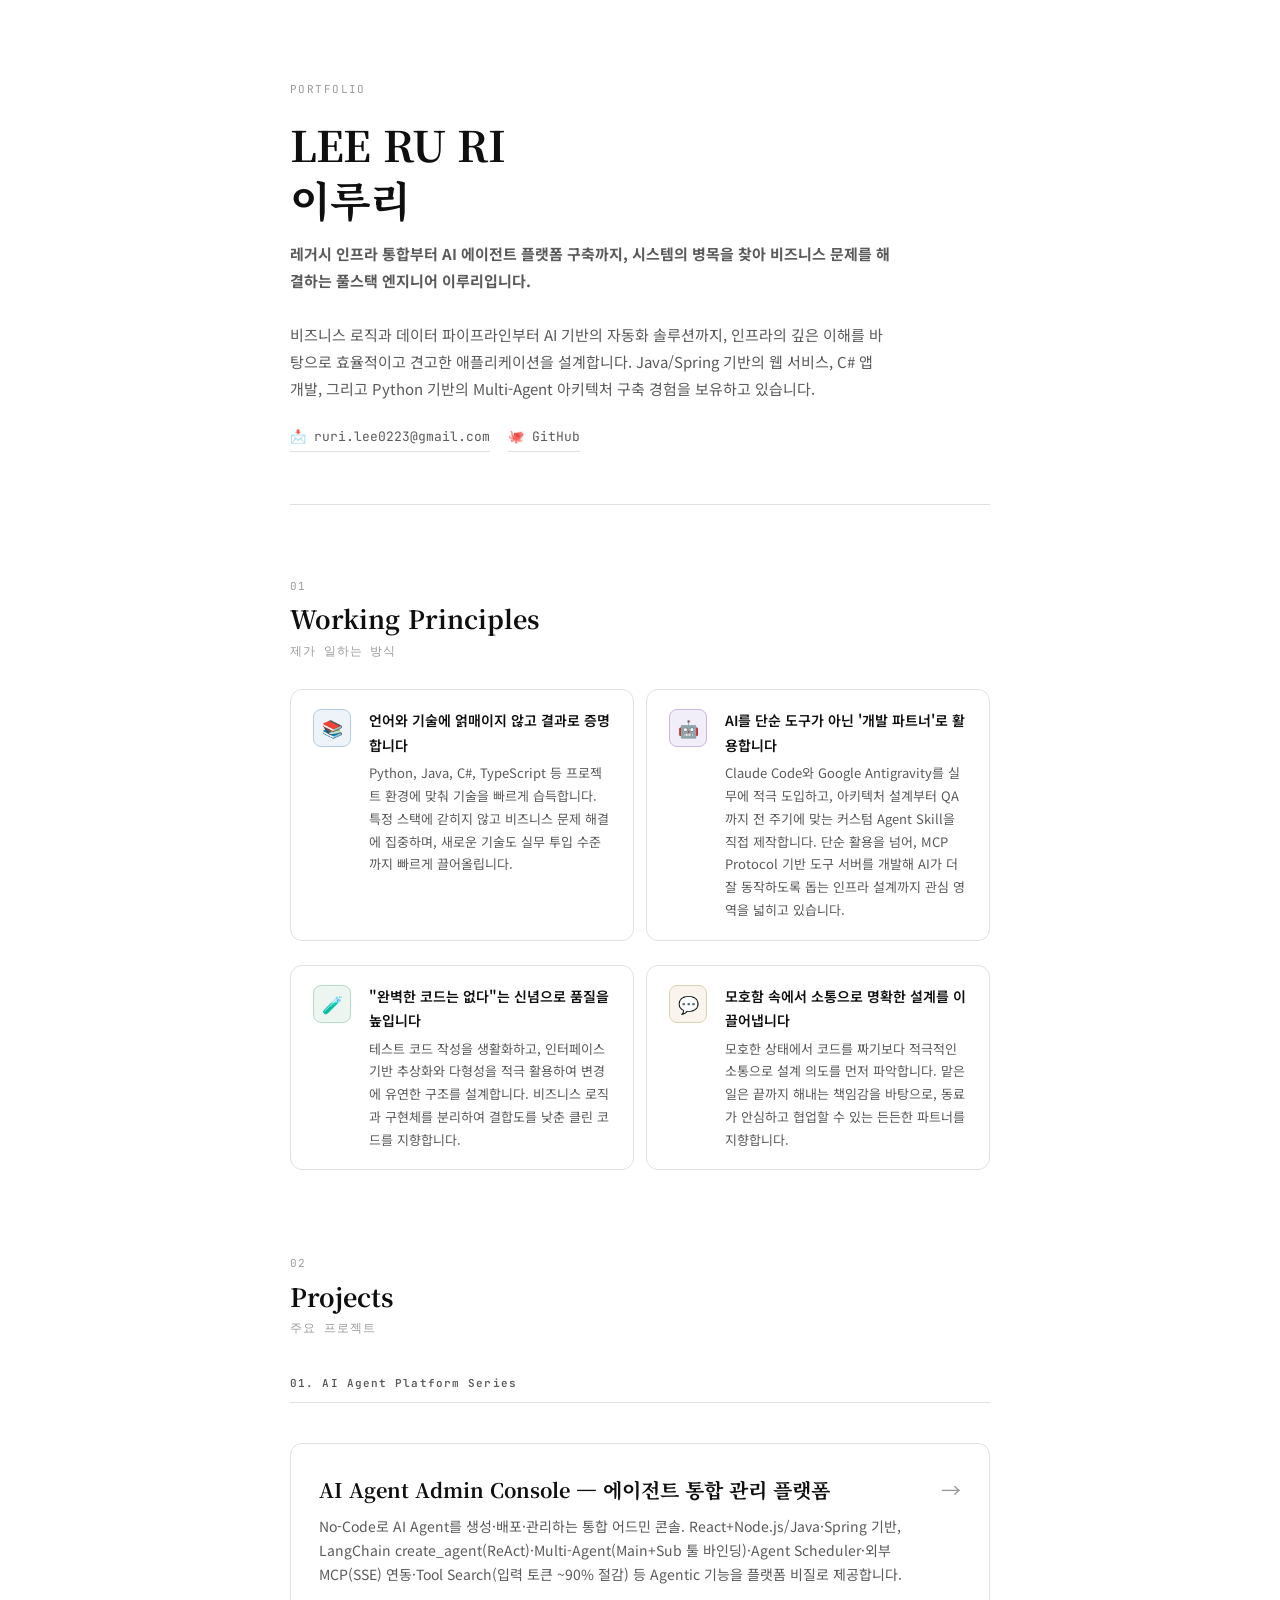
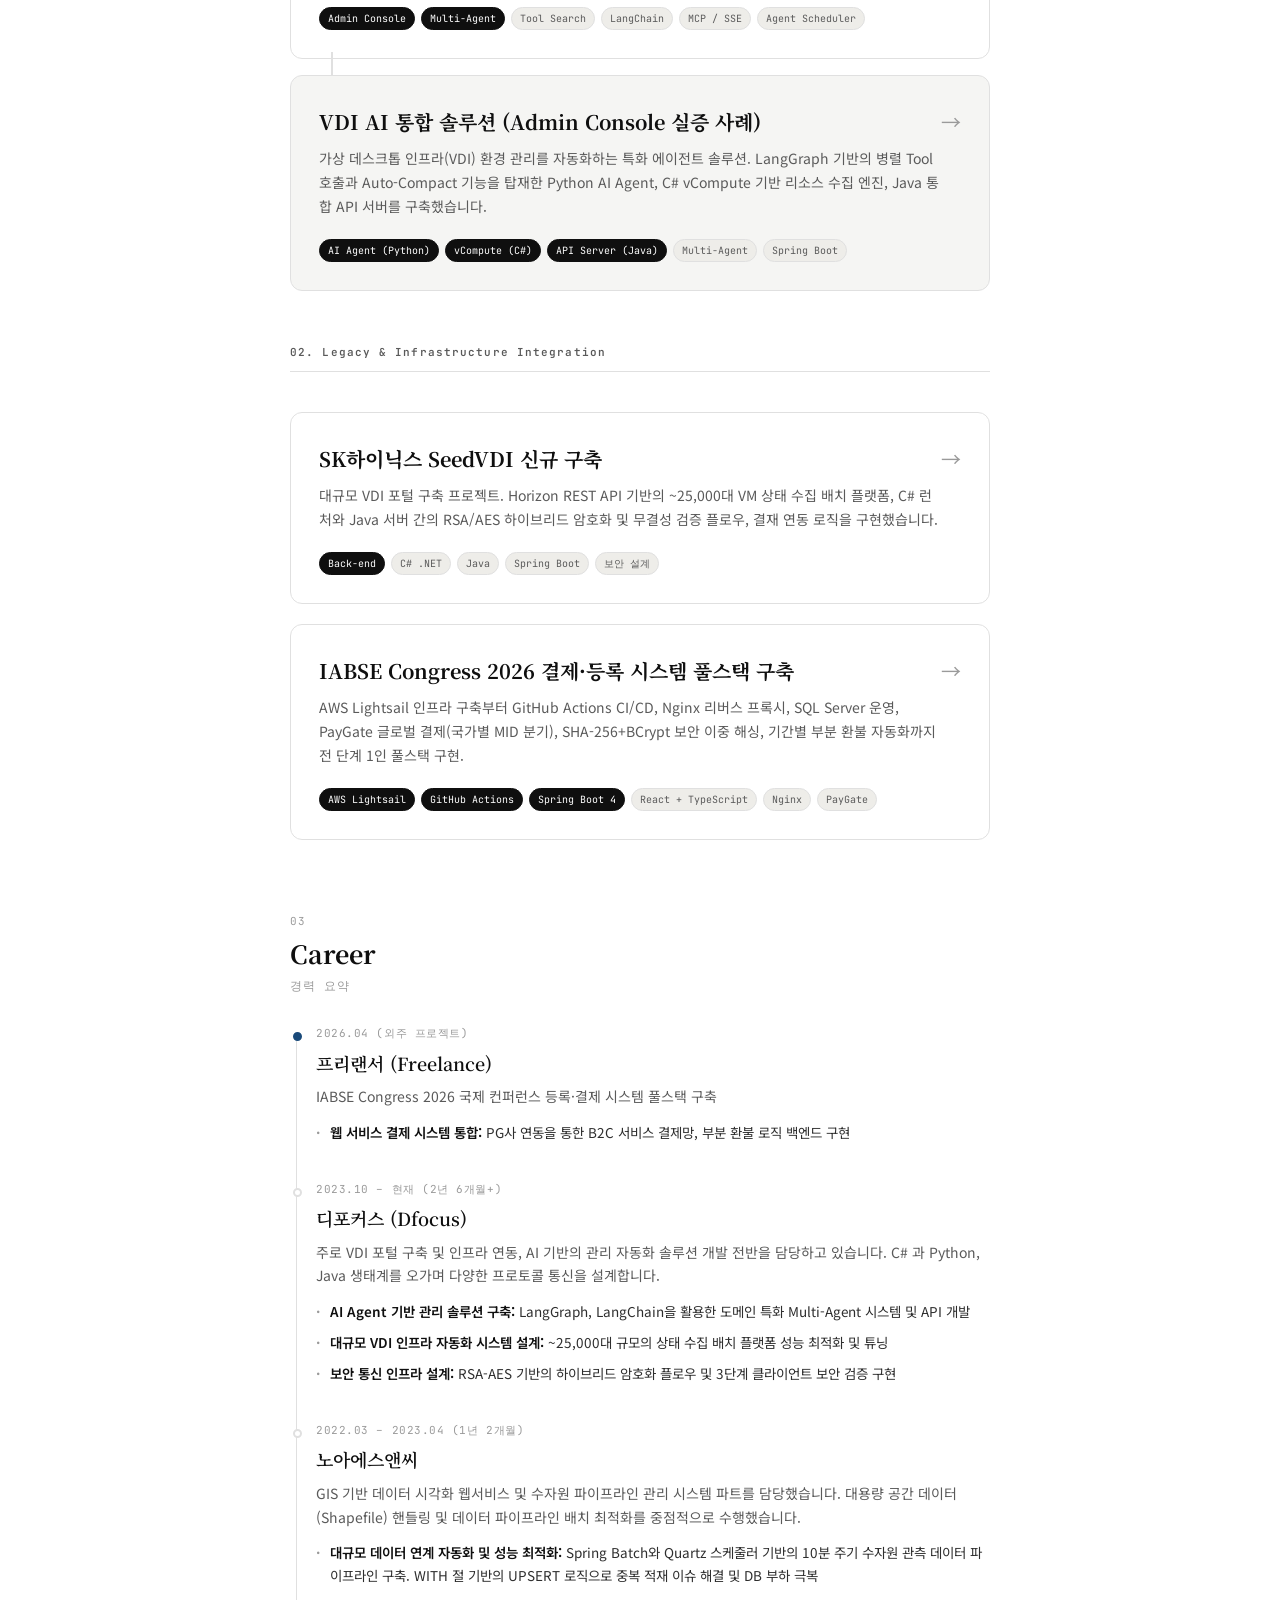
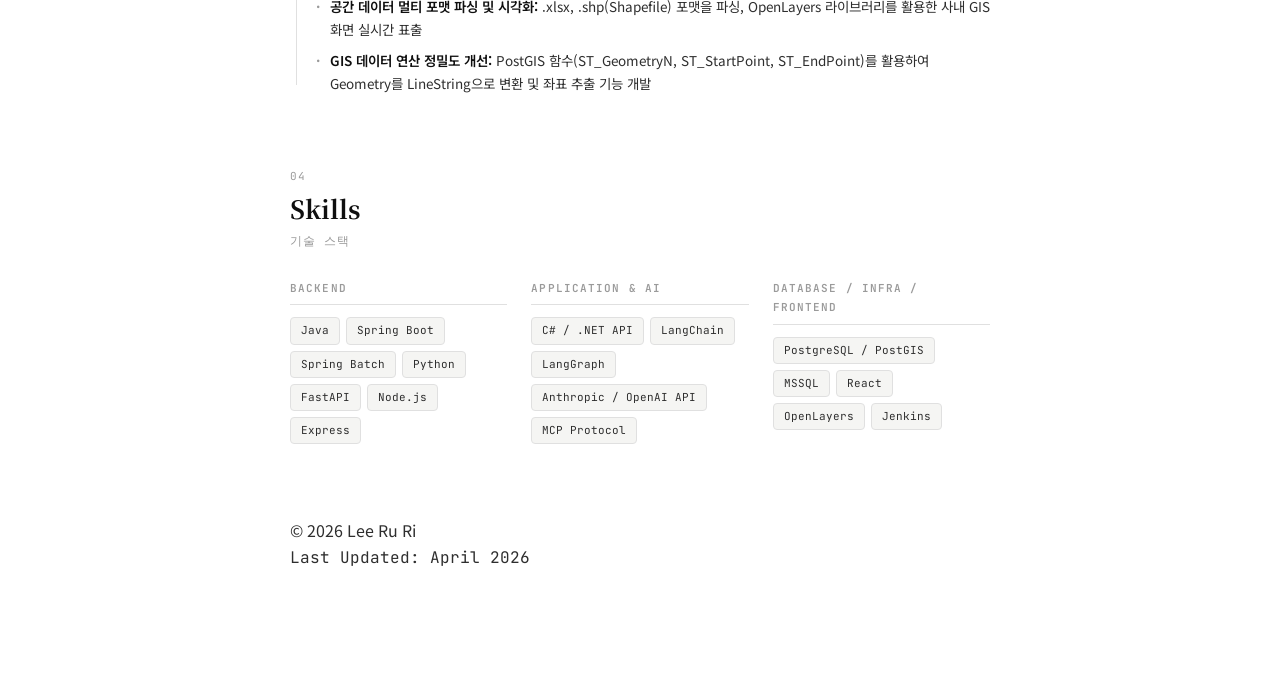
==== commit 9826d53d: "수정!!" ====
--- a/portfolio_combined.html
+++ b/portfolio_combined.html
@@ -26,16 +26,65 @@
         Java/Spring 기반의 웹 서비스, C# 앱 개발, 그리고 Python 기반의 Multi-Agent 아키텍처 구축 경험을 보유하고 있습니다.
       </p>
       <div class="contact-links" style="display: flex; flex-wrap: wrap; gap: 18px; font-family: 'JetBrains Mono', monospace; font-size: 13px; color: var(--ink-3);">
-        <a href="resume.html" style="color: var(--ink-2); border-bottom: 1px solid var(--rule); padding-bottom: 2px; font-weight: 500;">📄 Resume & 경력기술서</a>
+
         <a href="mailto:ruri.lee0223@gmail.com" style="color: var(--ink-3); border-bottom: 1px solid var(--rule); padding-bottom: 2px;">📩 ruri.lee0223@gmail.com</a>
         <a href="https://github.com/Iroori" target="_blank" rel="noopener noreferrer" style="color: var(--ink-3); border-bottom: 1px solid var(--rule); padding-bottom: 2px;">🐙 GitHub</a>
       </div>
     </header>
 
 
+    <!-- ══ WORKING PRINCIPLES ══ -->
+    <section class="section fade-up">
+      <div class="section-number">01</div>
+      <h2 class="section-title">Working Principles</h2>
+      <div class="section-sub">제가 일하는 방식</div>
+
+      <div class="two-col" style="margin-top: 24px;">
+        <div class="card">
+          <div class="card-icon blue">📚</div>
+          <div>
+            <div class="card-title">언어와 기술에 얽매이지 않고 결과로 증명합니다</div>
+            <div class="card-desc">
+              Python, Java, C#, TypeScript 등 프로젝트 환경에 맞춰 기술을 빠르게 습득합니다. 특정 스택에 갇히지 않고 비즈니스 문제 해결에 집중하며, 새로운 기술도 실무 투입 수준까지 빠르게 끌어올립니다.
+            </div>
+          </div>
+        </div>
+        
+        <div class="card">
+          <div class="card-icon violet">🤖</div>
+          <div>
+            <div class="card-title">AI를 단순 도구가 아닌 '개발 파트너'로 활용합니다</div>
+            <div class="card-desc">
+              Claude Code와 Google Antigravity를 실무에 적극 도입하고, 아키텍처 설계부터 QA까지 전 주기에 맞는 커스텀 Agent Skill을 직접 제작합니다. 단순 활용을 넘어, MCP Protocol 기반 도구 서버를 개발해 AI가 더 잘 동작하도록 돕는 인프라 설계까지 관심 영역을 넓히고 있습니다.
+            </div>
+          </div>
+        </div>
+
+        <div class="card">
+          <div class="card-icon green">🧪</div>
+          <div>
+            <div class="card-title">"완벽한 코드는 없다"는 신념으로 품질을 높입니다</div>
+            <div class="card-desc">
+              테스트 코드 작성을 생활화하고, 인터페이스 기반 추상화와 다형성을 적극 활용하여 변경에 유연한 구조를 설계합니다. 비즈니스 로직과 구현체를 분리하여 결합도를 낮춘 클린 코드를 지향합니다.
+            </div>
+          </div>
+        </div>
+
+        <div class="card">
+          <div class="card-icon amber">💬</div>
+          <div>
+            <div class="card-title">모호함 속에서 소통으로 명확한 설계를 이끌어냅니다</div>
+            <div class="card-desc">
+              모호한 상태에서 코드를 짜기보다 적극적인 소통으로 설계 의도를 먼저 파악합니다. 맡은 일은 끝까지 해내는 책임감을 바탕으로, 동료가 안심하고 협업할 수 있는 든든한 파트너를 지향합니다.
+            </div>
+          </div>
+        </div>
+      </div>
+    </section>
+
     <!-- ══ PROJECTS ══ -->
     <section class="section fade-up">
-      <div class="section-number">01</div>
+      <div class="section-number">02</div>
       <h2 class="section-title">Projects</h2>
       <div class="section-sub">주요 프로젝트</div>
 
@@ -47,7 +96,7 @@
 
         <!-- PROJECT 04 (최상위 플랫폼) -->
         <a href="project-04-tool-search.html" class="project-card" style="margin-bottom: -4px;">
-          <span class="project-card-num">Project 04</span>
+
           <h3 class="project-card-title">AI Agent Admin Console — 에이전트 통합 관리 플랫폼</h3>
           <p class="project-card-desc">
             No-Code로 AI Agent를 생성·배포·관리하는 통합 어드민 콘솔. React+Node.js/Java·Spring 기반, LangChain create_agent(ReAct)·Multi-Agent(Main+Sub 툴 바인딩)·Agent Scheduler·외부 MCP(SSE) 연동·Tool Search(입력 토큰 ~90% 절감) 등 Agentic 기능을 플랫폼 비질로 제공합니다.
@@ -66,7 +115,7 @@
         <!-- PROJECT 01 (서브 도메인 앱) -->
         <a href="project-01-vdi-ai.html" class="project-card" style="background:var(--surface);">
           <div style="position:absolute; top:-24px; left:40px; width:2px; height:24px; background:var(--rule);"></div>
-          <span class="project-card-num">Project 01</span>
+
           <h3 class="project-card-title">VDI AI 통합 솔루션 (Admin Console 실증 사례)</h3>
           <p class="project-card-desc">
             가상 데스크톱 인프라(VDI) 환경 관리를 자동화하는 특화 에이전트 솔루션. LangGraph 기반의 병렬 Tool 호출과 Auto-Compact 기능을 탑재한 Python AI Agent, C# vCompute 기반 리소스 수집 엔진, Java 통합 API 서버를 구축했습니다.
@@ -87,7 +136,7 @@
 
         <!-- PROJECT 02 -->
         <a href="project-02-seedvdi.html" class="project-card">
-          <span class="project-card-num">Project 02</span>
+
           <h3 class="project-card-title">SK하이닉스 SeedVDI 신규 구축</h3>
           <p class="project-card-desc">
             대규모 VDI 포털 구축 프로젝트. Horizon REST API 기반의 ~25,000대 VM 상태 수집 배치 플랫폼, C# 런처와 Java 서버 간의 RSA/AES 하이브리드 암호화 및 무결성 검증 플로우, 결재 연동 로직을 구현했습니다.
@@ -104,7 +153,7 @@
 
         <!-- PROJECT 03 -->
         <a href="project-03-iabse.html" class="project-card">
-          <span class="project-card-num">Project 03</span>
+
           <h3 class="project-card-title">IABSE Congress 2026 결제·등록 시스템 풀스택 구축</h3>
           <p class="project-card-desc">
             AWS Lightsail 인프라 구축부터 GitHub Actions CI/CD, Nginx 리버스 프록시, SQL Server 운영, PayGate 글로벌 결제(국가별 MID 분기), SHA-256+BCrypt 보안 이중 해싱, 기간별 부분 환불 자동화까지 전 단계 1인 풀스택 구현.
@@ -125,12 +174,22 @@
 
     <!-- ══ CAREER ══ -->
     <section class="section fade-up">
-      <div class="section-number">02</div>
+      <div class="section-number">03</div>
       <h2 class="section-title">Career</h2>
       <div class="section-sub">경력 요약</div>
 
       <div class="career-list">
         
+        <div class="career-item">
+          <div class="career-dot"></div>
+          <div class="career-period">2026.04 (외주 프로젝트)</div>
+          <div class="career-title">프리랜서 (Freelance)</div>
+          <div class="career-desc">IABSE Congress 2026 국제 컨퍼런스 등록·결제 시스템 풀스택 구축</div>
+          <ul class="career-tasks">
+            <li><strong>웹 서비스 결제 시스템 통합:</strong> PG사 연동을 통한 B2C 서비스 결제망, 부분 환불 로직 백엔드 구현</li>
+          </ul>
+        </div>
+
         <div class="career-item">
           <div class="career-dot"></div>
           <div class="career-period">2023.10 – 현재 (2년 6개월+)</div>
@@ -140,7 +199,6 @@
             <li><strong>AI Agent 기반 관리 솔루션 구축:</strong> LangGraph, LangChain을 활용한 도메인 특화 Multi-Agent 시스템 및 API 개발</li>
             <li><strong>대규모 VDI 인프라 자동화 시스템 설계:</strong> ~25,000대 규모의 상태 수집 배치 플랫폼 성능 최적화 및 튜닝</li>
             <li><strong>보안 통신 인프라 설계:</strong> RSA-AES 기반의 하이브리드 암호화 플로우 및 3단계 클라이언트 보안 검증 구현</li>
-            <li><strong>웹 서비스 결제 시스템 통합:</strong> PG사 연동을 통한 B2C 서비스 결제망, 부분 환불 로직 백엔드 구현</li>
           </ul>
         </div>
 
@@ -161,7 +219,7 @@
 
     <!-- ══ SKILLS ══ -->
     <section class="section fade-up">
-      <div class="section-number">03</div>
+      <div class="section-number">04</div>
       <h2 class="section-title">Skills</h2>
       <div class="section-sub">기술 스택</div>
 
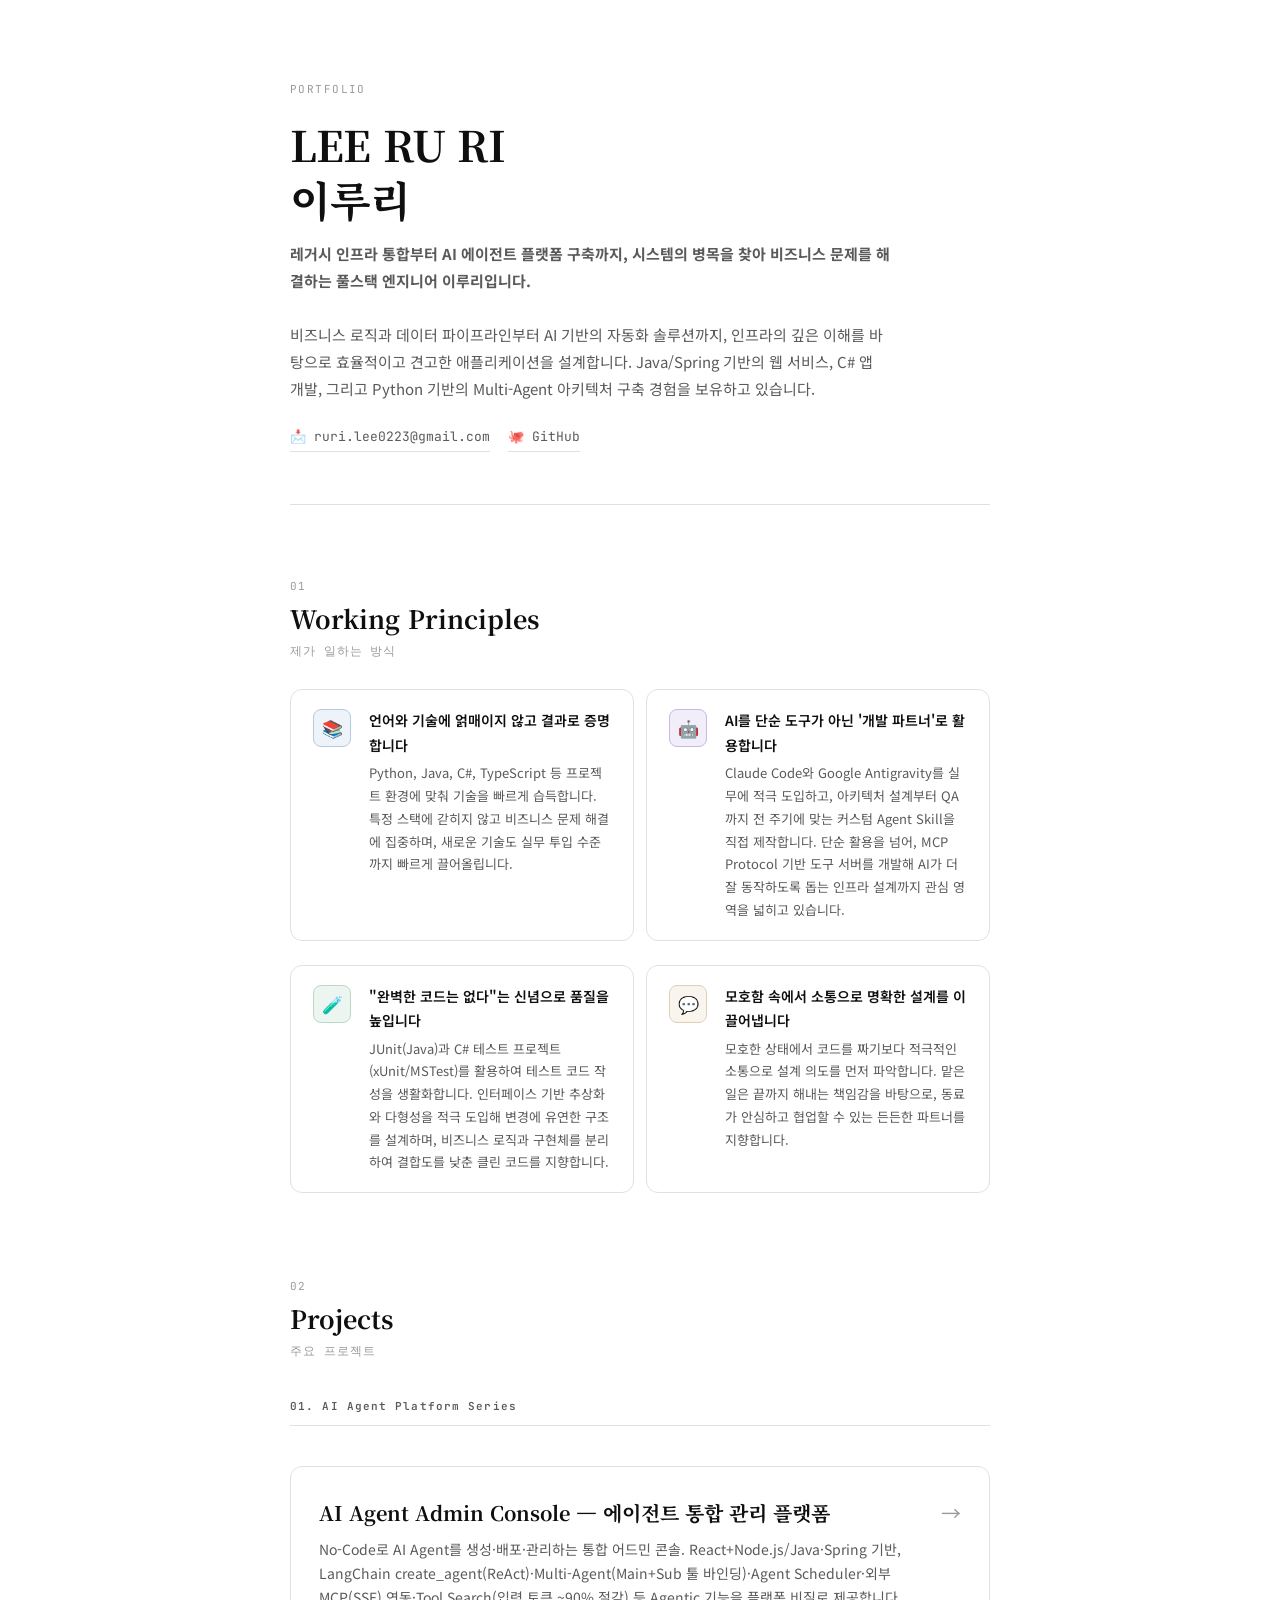
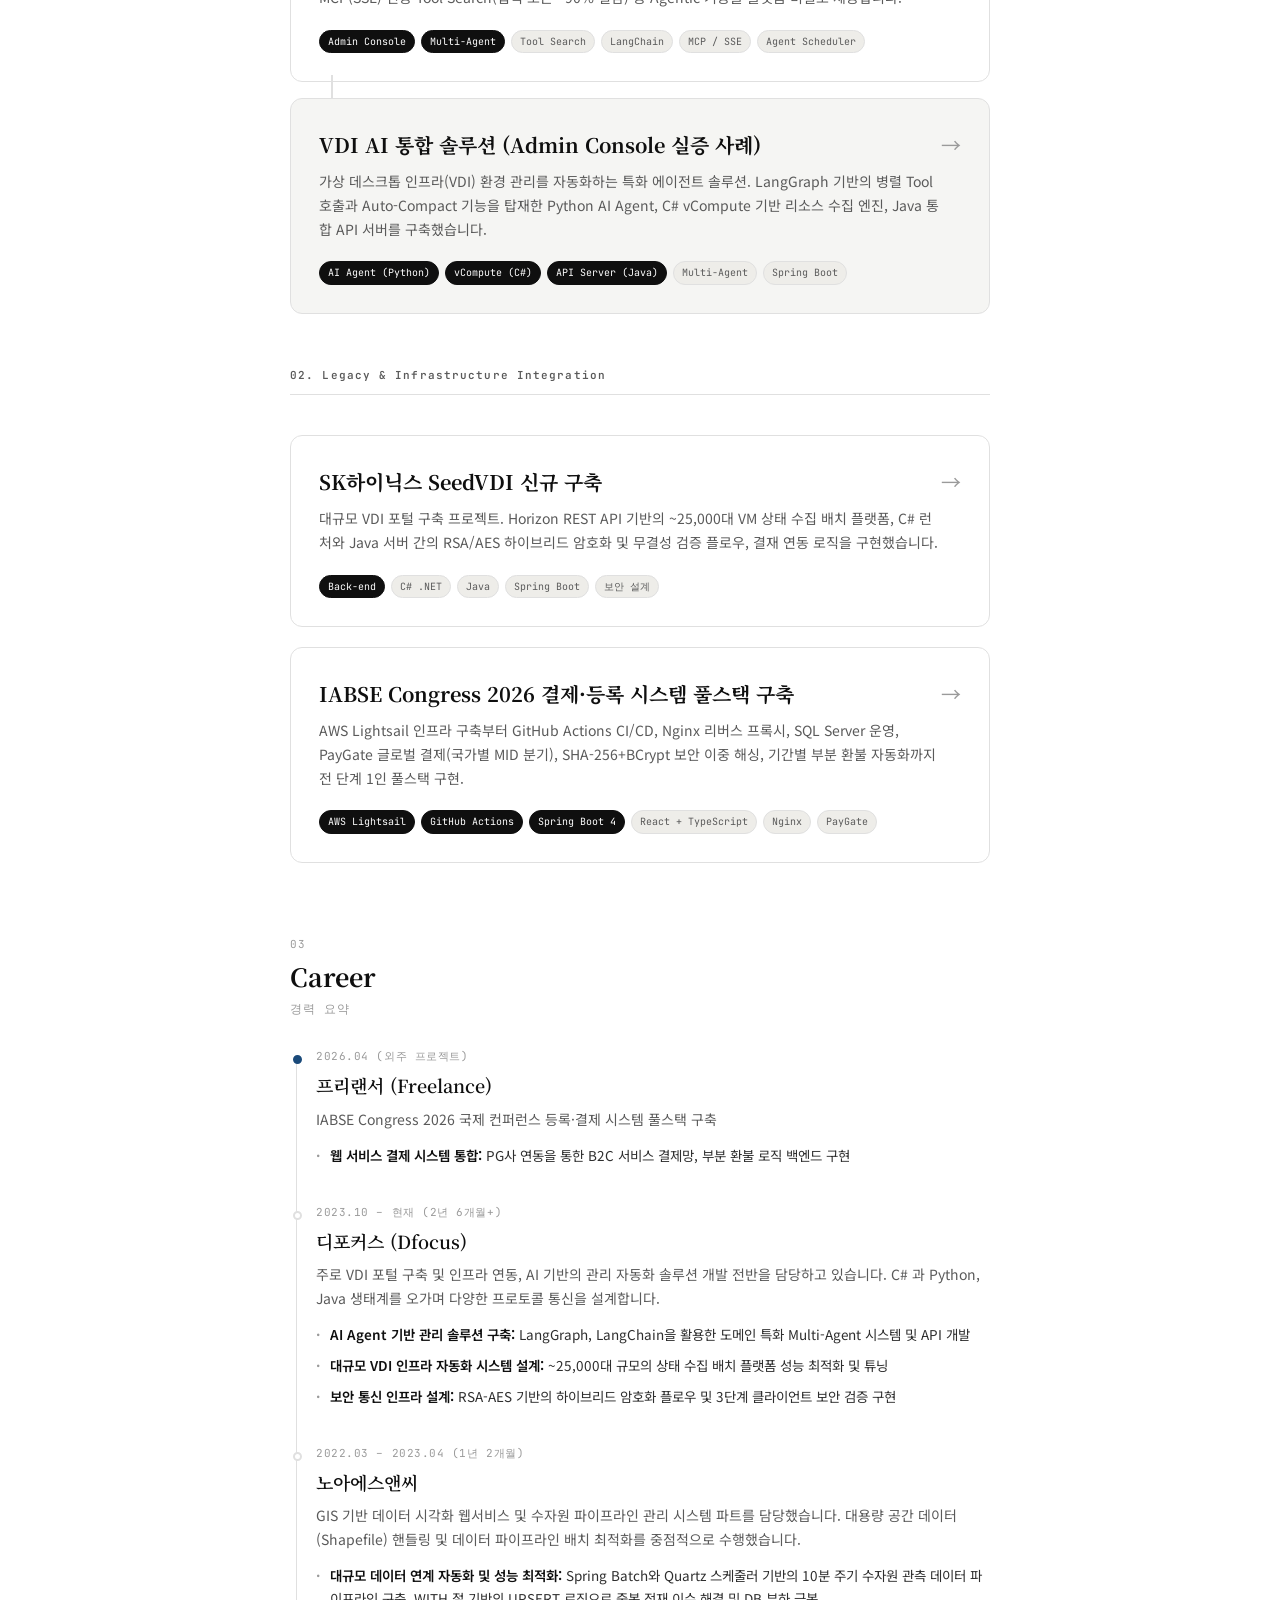
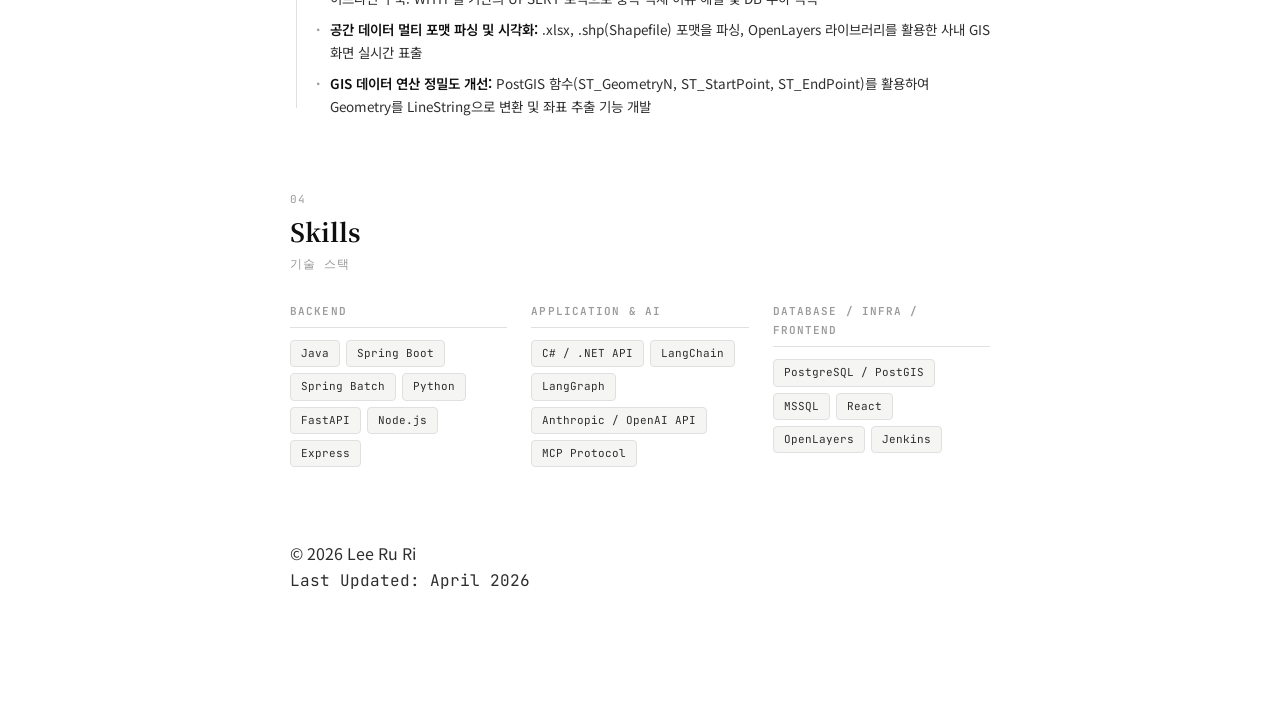
==== commit dcd683a9: "수우정~" ====
--- a/portfolio_combined.html
+++ b/portfolio_combined.html
@@ -65,7 +65,7 @@
           <div>
             <div class="card-title">"완벽한 코드는 없다"는 신념으로 품질을 높입니다</div>
             <div class="card-desc">
-              테스트 코드 작성을 생활화하고, 인터페이스 기반 추상화와 다형성을 적극 활용하여 변경에 유연한 구조를 설계합니다. 비즈니스 로직과 구현체를 분리하여 결합도를 낮춘 클린 코드를 지향합니다.
+              JUnit(Java)과 C# 테스트 프로젝트(xUnit/MSTest)를 활용하여 테스트 코드 작성을 생활화합니다. 인터페이스 기반 추상화와 다형성을 적극 도입해 변경에 유연한 구조를 설계하며, 비즈니스 로직과 구현체를 분리하여 결합도를 낮춘 클린 코드를 지향합니다.
             </div>
           </div>
         </div>
